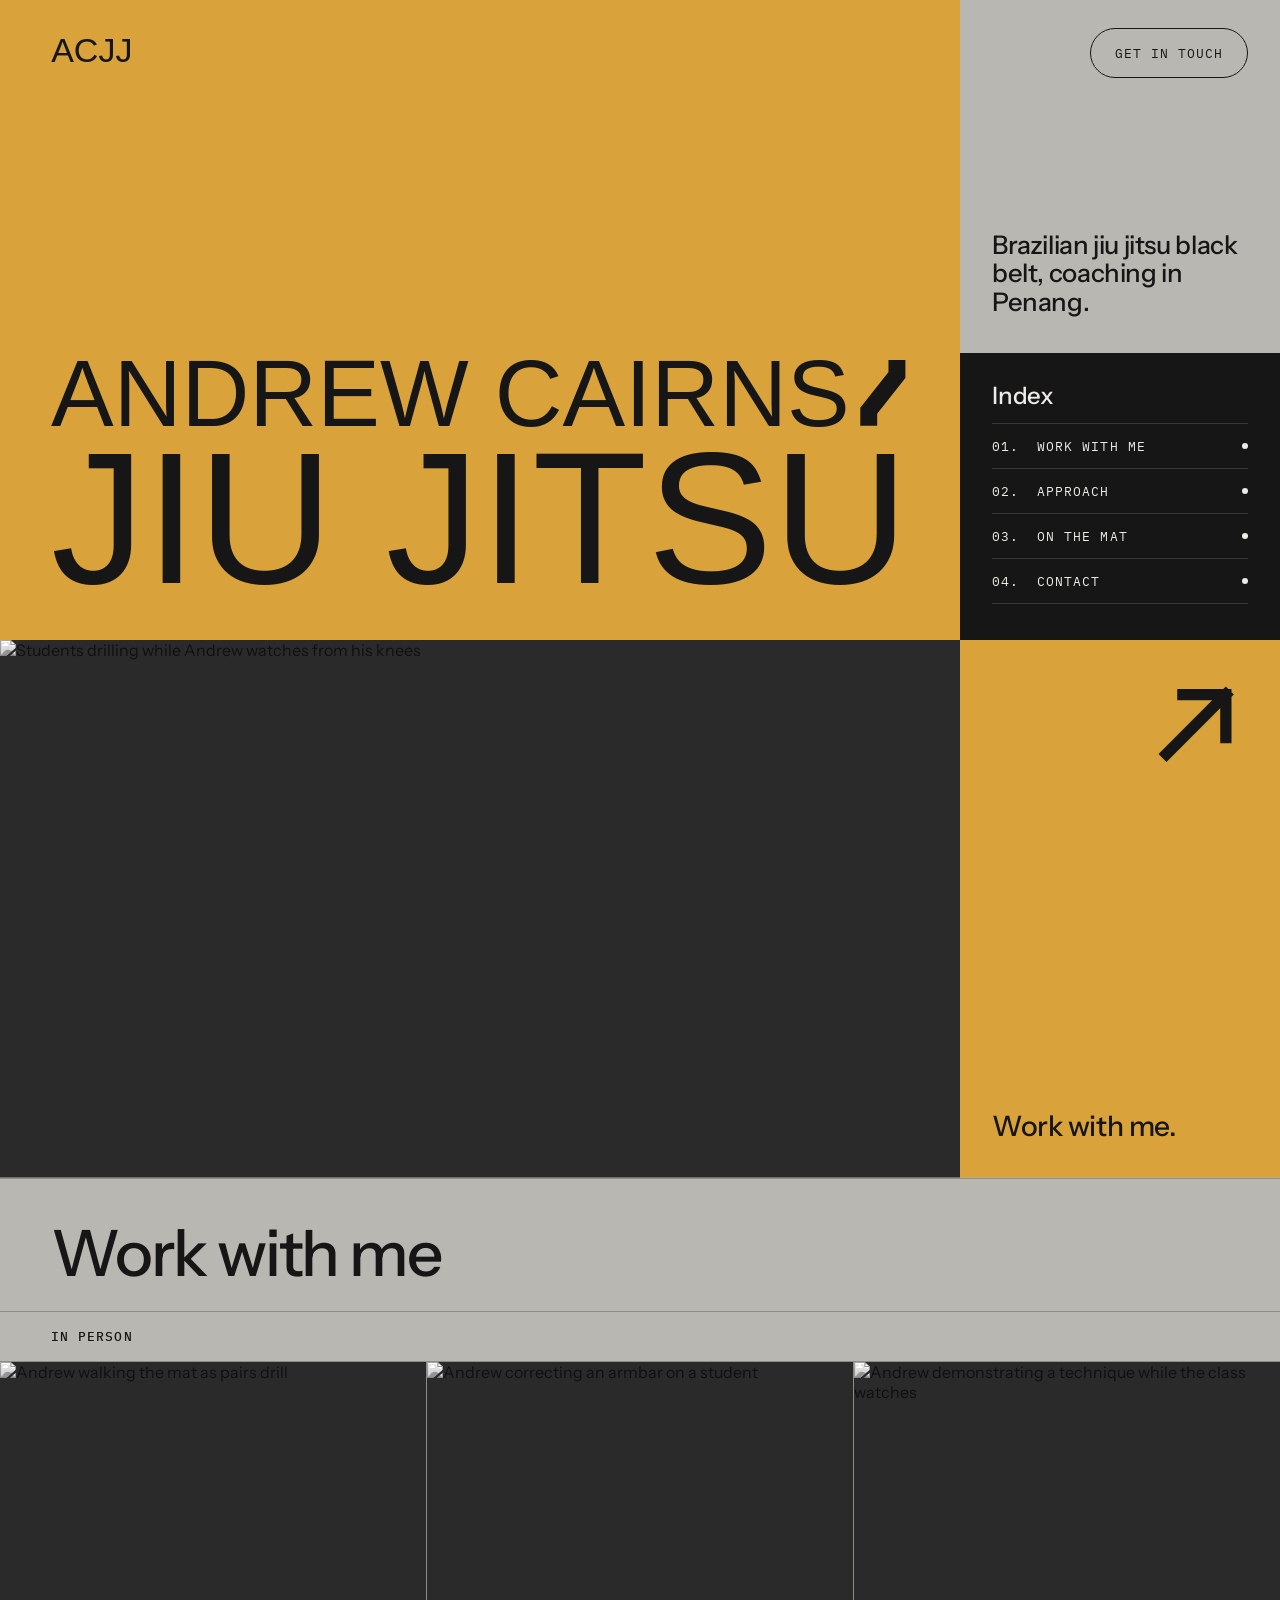
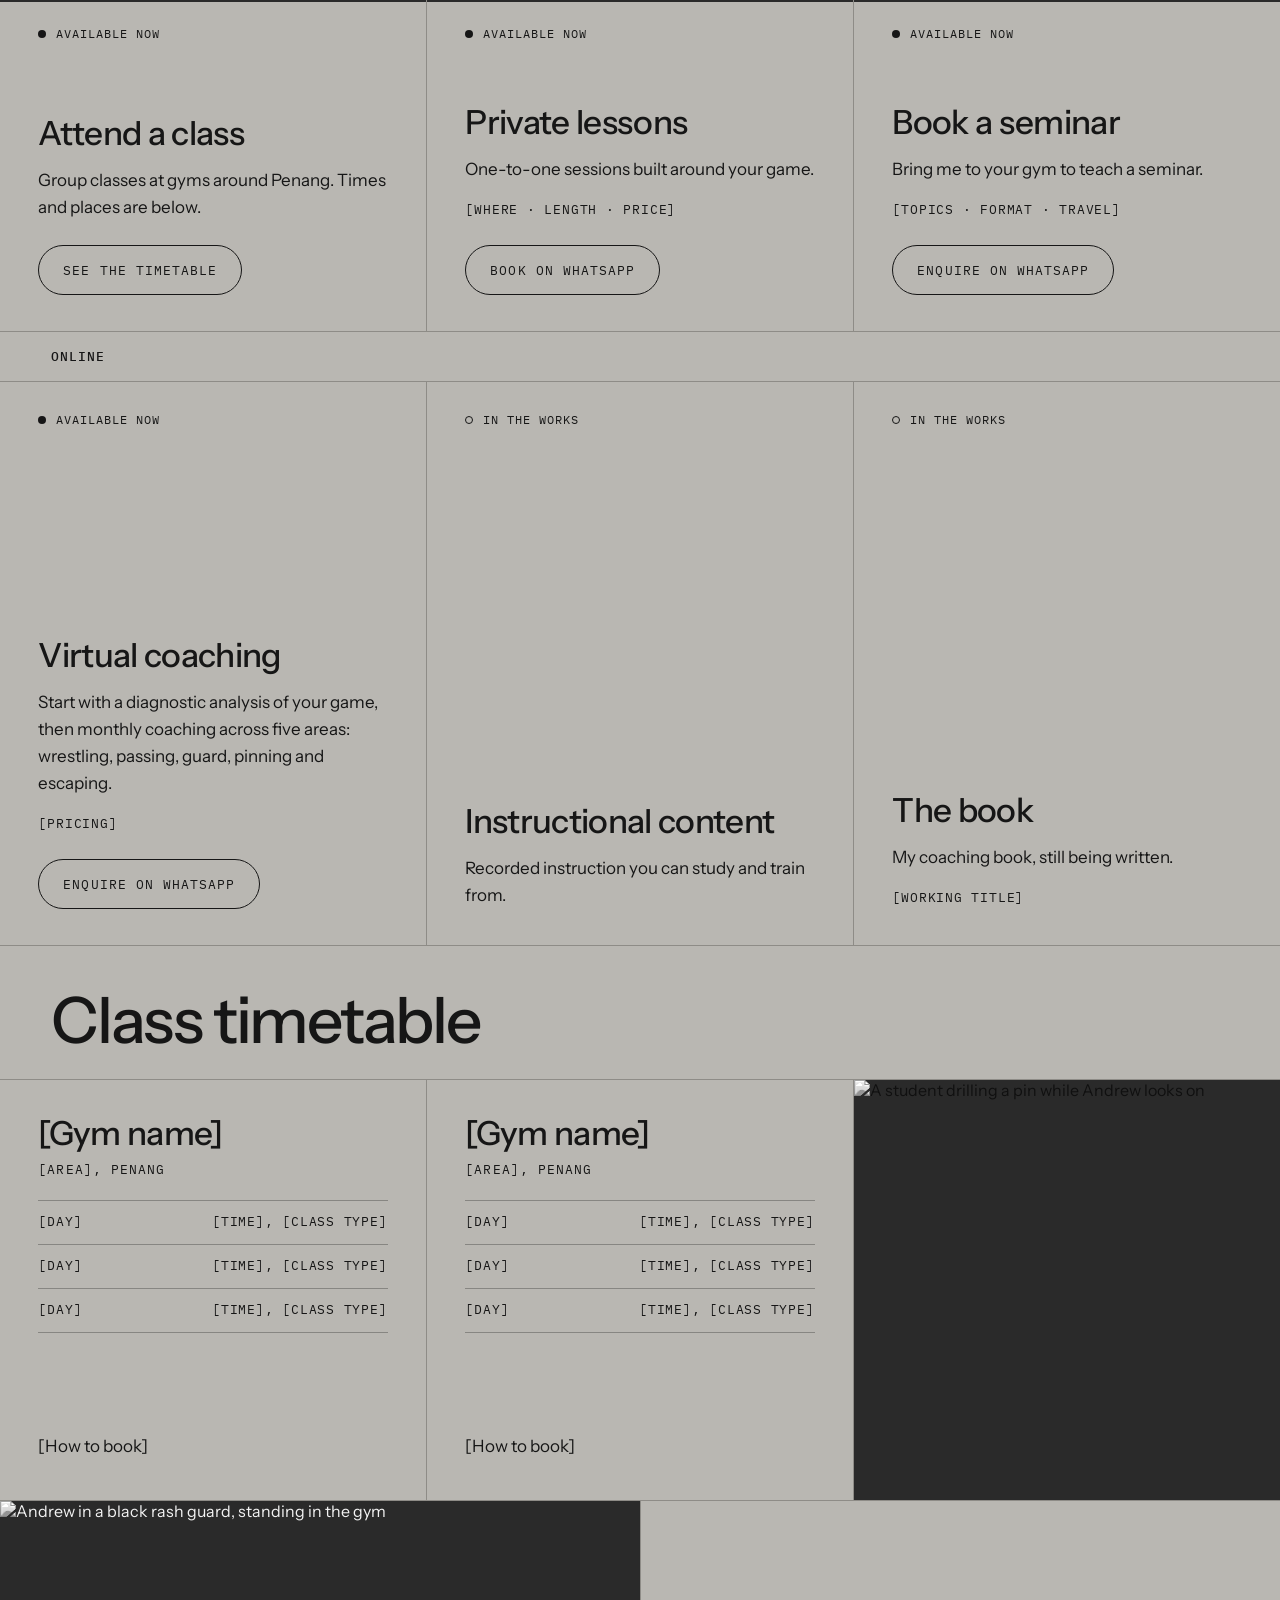
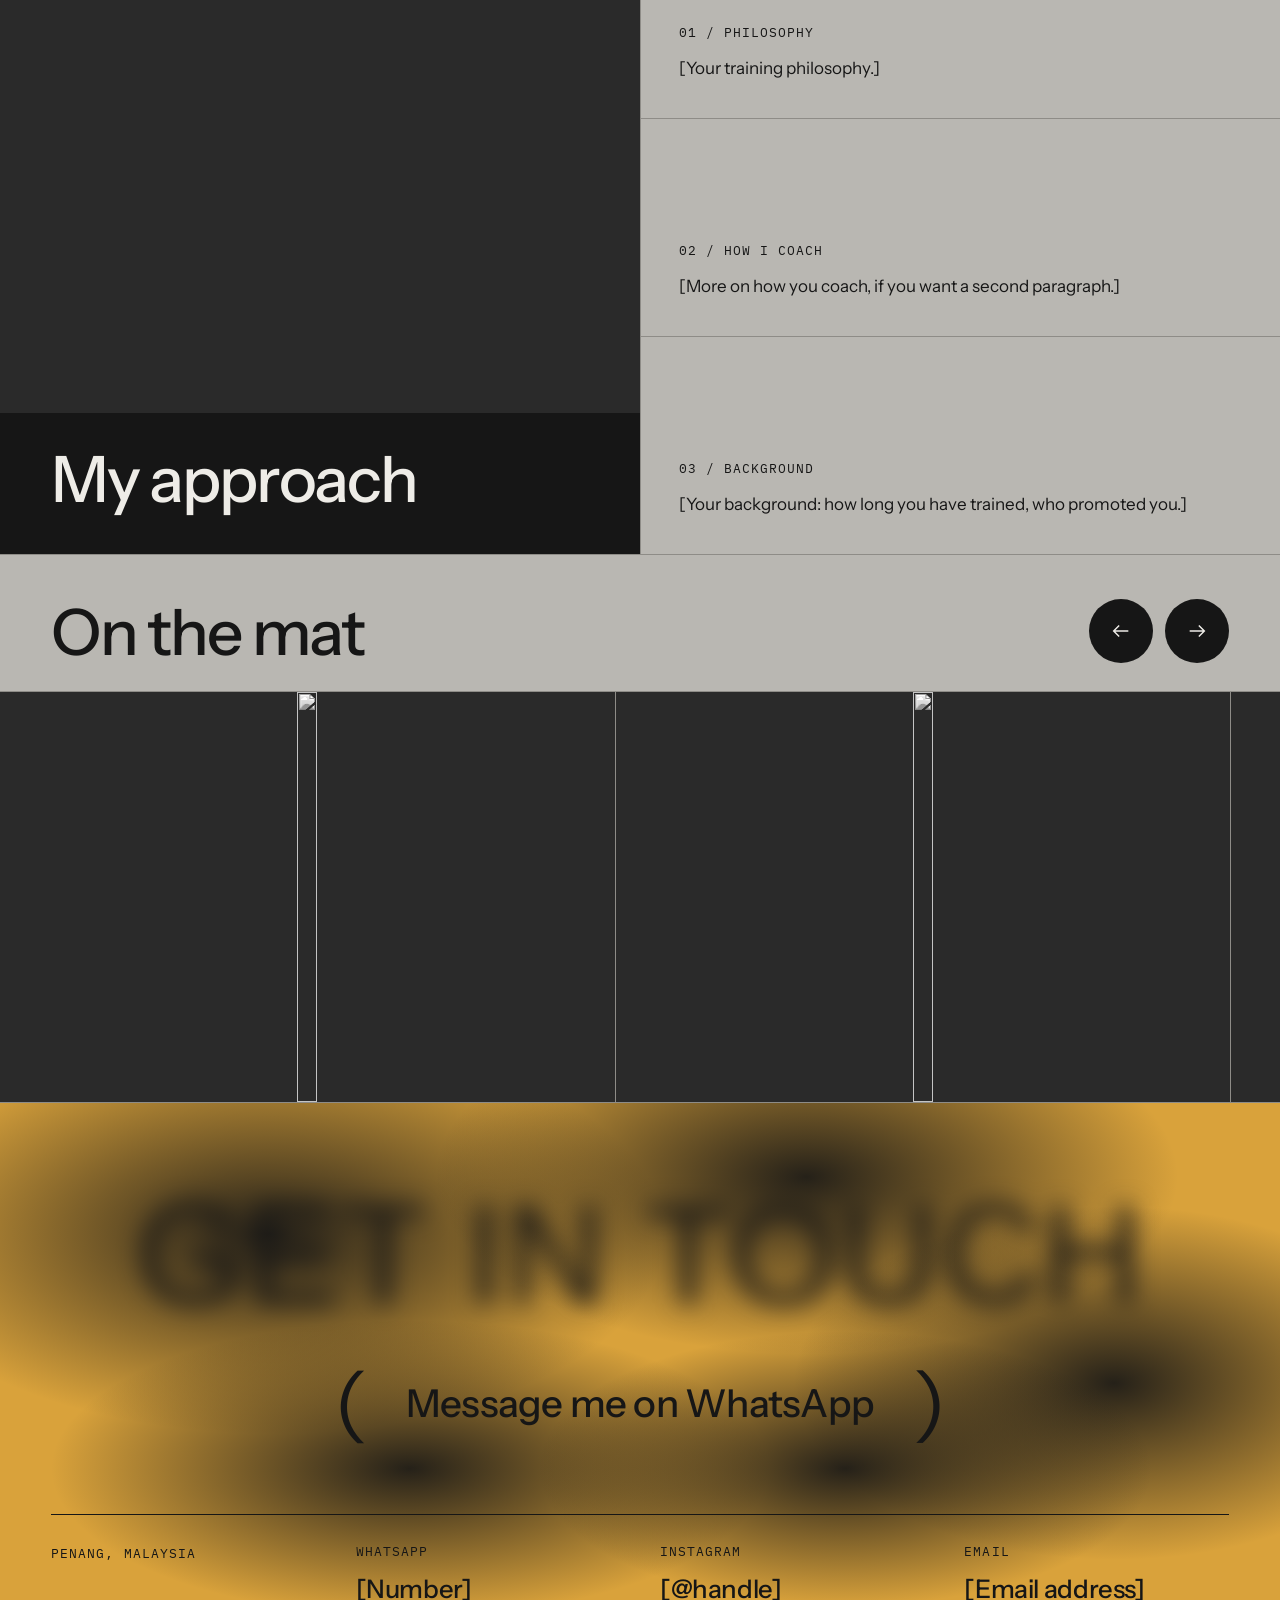
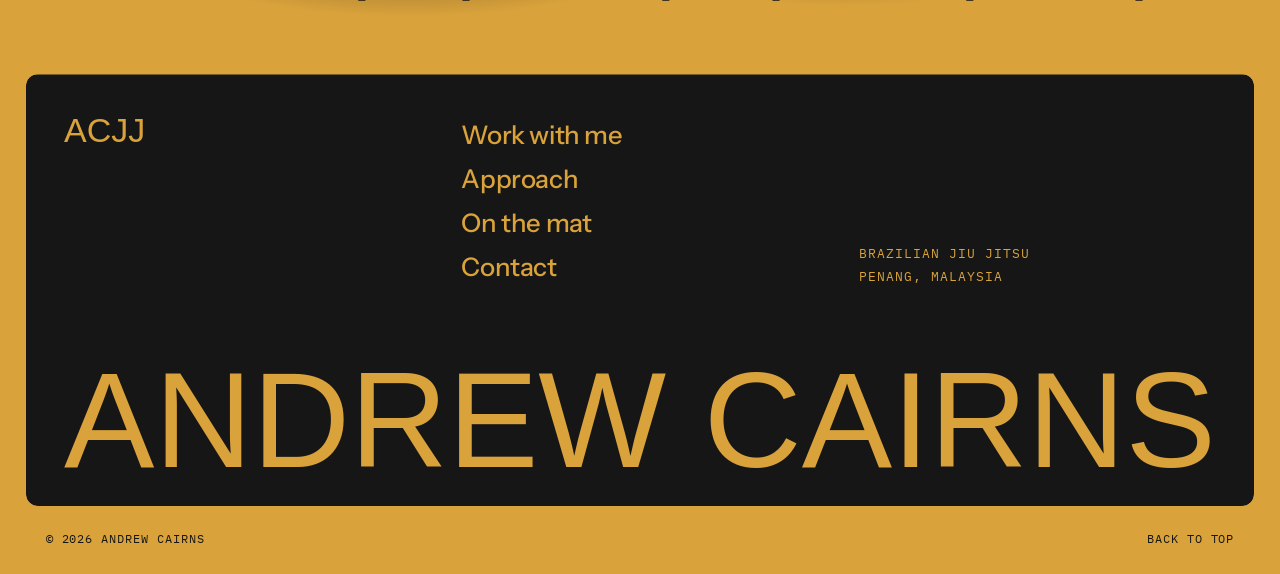
==== work/ACJJ/index.html @ 37eafd8a "Create index.html" ====
<!doctype html>
<html lang="en-GB">
<head>
<meta charset="utf-8">
<meta name="viewport" content="width=device-width, initial-scale=1">
<title>Andrew Cairns Jiu Jitsu</title>
<meta name="description" content="Brazilian jiu jitsu black belt coaching in Penang: group classes, private lessons, seminars and online coaching.">
<link rel="stylesheet" href="https://fonts.googleapis.com/css2?family=Instrument+Sans:wght@400;500;600&amp;family=IBM+Plex+Mono:wght@400;500&amp;display=swap">
<style>
/* Single deliberate look, taken from the canvas design: stone ground, ink, mustard accent. */
@font-face{font-family:'FFF AZADLIQ';src:url('fonts/fff-azadliq.woff2') format('woff2');font-weight:400 900;font-style:normal;font-display:swap}
:root{color-scheme:light}
[hidden]{display:none!important}
body{margin:0;background:#B9B7B2;color:#161616}
a{color:inherit}
#top a:focus-visible,#top button:focus-visible{outline:3px solid currentColor;outline-offset:3px}
#top .rf-shot:focus-visible{outline:4px solid #EEECE7;outline-offset:-10px}
#top button{font:inherit}
#top .rf-link:hover{text-decoration:underline;text-underline-offset:0.18em;text-decoration-thickness:1px}
#top .rf-w{display:inline-block;overflow:hidden;vertical-align:top;padding:0.1em 0.02em;margin:-0.1em -0.02em}
#top .rf-wi{display:inline-block;transition:transform .9s cubic-bezier(.2,.7,.2,1);transition-delay:var(--d,0ms)}
#top.rf-ready[data-hs="word-rise"] [data-head].rf-pending:not(.is-in) .rf-wi{transform:translateY(110%)}
#top.rf-ready[data-hs="wipe"] [data-head]{transition:clip-path 1.1s cubic-bezier(.65,0,.25,1)}
#top.rf-ready[data-hs="wipe"] [data-head].rf-pending:not(.is-in){clip-path:inset(0 100% 0 0)}
#top.rf-ready [data-reveal]{transition:opacity .8s cubic-bezier(.2,.7,.2,1),transform .8s cubic-bezier(.2,.7,.2,1);transition-delay:var(--d,0ms)}
#top.rf-ready[data-rs="fade-up"] [data-reveal].rf-pending:not(.is-in){opacity:0;transform:translateY(32px)}
#top[data-tone="mono"] .rf-ph{filter:grayscale(1) contrast(1.06)}
#top .rf-ph{transition:filter .6s ease}
#top .rf-zoom img{transition:transform .9s cubic-bezier(.2,.7,.2,1),filter .6s ease}
#top[data-tone="mono"] .rf-offer:focus-within .rf-ph,#top[data-tone="mono"] .rf-shot:focus-visible .rf-ph{filter:none}
@keyframes rf-fill-down{from{clip-path:inset(0 0 100% 0)}to{clip-path:inset(0 0 0 0)}}
@keyframes rf-rise-up{from{clip-path:inset(100% 0 0 0)}to{clip-path:inset(0 0 0 0)}}
@keyframes rf-fade-in{from{opacity:0}to{opacity:1}}
@keyframes rf-wipe-in{from{clip-path:inset(0 100% 0 0)}to{clip-path:inset(0 0 0 0)}}
#top.rf-ready .rf-fill{animation:rf-fill-down .9s cubic-bezier(.65,0,.35,1) .1s both}
#top.rf-ready .rf-fill-2{animation-duration:.7s;animation-delay:.35s}
#top.rf-ready .rf-after{animation:rf-fade-in .5s ease .95s both}
#top.rf-ready .rf-rise{animation:rf-rise-up .9s cubic-bezier(.65,0,.35,1) .45s both}
#top.rf-ready .rf-rise-2{animation-delay:.6s}
#top.rf-ready[data-hs="sweep"] .rf-l1{animation:rf-fade-in .7s ease .35s both}
#top.rf-ready[data-hs="sweep"] .rf-l2{animation:rf-wipe-in .8s cubic-bezier(.65,0,.35,1) .6s both}
#top .rf-tall{min-height:clamp(440px,44vw,640px);box-sizing:border-box}
#top .rf-offer{position:relative;transition:background-color .35s ease}
#top.rf-ready .rf-offer[data-reveal]{transition:background-color .35s ease 0s,opacity .8s cubic-bezier(.2,.7,.2,1) var(--d,0ms),transform .8s cubic-bezier(.2,.7,.2,1) var(--d,0ms)}
#top .rf-btn{transition:background-color .35s ease,color .35s ease}
#top .rf-btn::after{content:"";position:absolute;inset:0}
#top .rf-offer:focus-within{background-color:var(--acc)!important}
#top .rf-offer:focus-within .rf-btn{background:#161616;color:var(--acc)}
#top .rf-smoke{opacity:calc(1 - min(1, var(--p,1) * 1.2))}
#top .rf-smoke span{transform:translate(calc(var(--dx,0%) * var(--p,1)),calc(var(--dy,0%) * var(--p,1))) scale(calc(1 + var(--p,1) * 0.35))}
#top.rf-ready .rf-foot{clip-path:inset(0 0 0 0);transition:clip-path 1.2s cubic-bezier(.25,1,.5,1)}
#top.rf-ready .rf-foot.rf-pending:not(.is-in){clip-path:inset(100% 0 0 0)}
#top .rf-clear{filter:blur(calc((1 - min(1, var(--p,1) * 1.6)) * 12px));opacity:calc(min(1, 0.35 + var(--p,1) * 1.1))}
#top.rf-ready[data-rs="fade-up"] [data-draw]{transition:transform 1s cubic-bezier(.65,0,.25,1)}
#top.rf-ready[data-rs="fade-up"] [data-draw].rf-pending:not(.is-in){transform:scaleX(0)}
#top .rf-cta .rf-arrow{transition:transform .35s ease}
#top .rf-strip{scrollbar-width:none}
#top .rf-strip::-webkit-scrollbar{display:none}
@media (hover:hover){
#top .rf-zoom:hover img,#top .rf-offer:hover .rf-zoom img{transform:scale(1.04)}
#top[data-tone="mono"] .rf-zoom:hover .rf-ph,#top[data-tone="mono"] .rf-offer:hover .rf-ph,#top[data-tone="mono"] .rf-ph:hover{filter:none}
#top .rf-cta:hover .rf-arrow{transform:translate(6px,-6px)}
#top .rf-offer:hover{background-color:var(--acc)!important}
#top .rf-offer:hover .rf-btn{background:#161616;color:var(--acc)}
}
@media (max-width:900px){
#top .g-split{grid-template-columns:1fr!important}
}
@media (max-width:700px){
#top .rf-tall{min-height:0}
}
@media (prefers-reduced-motion:reduce){
#top [data-reveal],#top [data-head],#top .rf-wi{opacity:1!important;transform:none!important;clip-path:none!important;transition:none!important}
#top .rf-zoom img,#top .rf-cta .rf-arrow{transition:none!important;transform:none!important}
#top .rf-strip{scroll-behavior:auto!important}
#top .rf-smoke{display:none}
#top .rf-foot{clip-path:none!important}
#top .rf-fill,#top .rf-after,#top .rf-rise,#top .rf-l1,#top .rf-l2{animation:none!important}
#top .rf-clear{filter:none!important;opacity:1!important}
#top [data-draw]{transform:none!important;transition:none!important}
}
</style>
</head>
<body>
<div id="top" data-rs="fade-up" data-hs="sweep" data-tone="mono" style="--acc: #D9A23B; font-family: 'Instrument Sans', 'Helvetica Neue', Arial, sans-serif; color: #161616; background: #B9B7B2; -webkit-font-smoothing: antialiased">

<header class="g-split" style="display: grid; grid-template-columns: 3fr 1fr; background: #161616">
<div style="min-width: 0; display: flex; flex-direction: column; justify-content: space-between; gap: 48px; min-height: clamp(460px, 50vw, 720px); padding: 28px clamp(20px, 4vw, 56px) clamp(28px, 3vw, 44px); box-sizing: border-box; position: relative; isolation: isolate; background: #B9B7B2; color: #161616">
<div class="rf-fill" aria-hidden="true" style="position: absolute; inset: 0; z-index: -1; background: #D9A23B"></div>
<a href="#top" aria-label="ACJJ, Andrew Cairns Jiu Jitsu, back to top" style="align-self: flex-start; display: inline-flex; align-items: center; min-height: 44px; font-family: 'FFF AZADLIQ', Impact, 'Arial Narrow', sans-serif; font-size: 34px; line-height: 1; text-decoration: none">ACJJ</a>
<h1 data-head="" style="margin: 0; container-type: inline-size; display: flex; flex-direction: column; font-family: 'FFF AZADLIQ', Impact, 'Arial Narrow', sans-serif; font-weight: 400; line-height: 0.88; text-transform: uppercase">
<span id="line1" class="rf-w rf-l1" style="display: block; white-space: nowrap; font-size: calc(100cqw * 1.00 / 6.484)"><span class="rf-wi" style="--d: 0ms">Andrew Cairns<svg aria-hidden="true" viewBox="0 0 550 700" style="display: inline-block; width: 0.55em; height: 0.7em; margin-left: 0.08em; overflow: visible"><path d="M425 0V160L125 540V700" fill="none" stroke="currentColor" stroke-width="180" stroke-linejoin="miter" stroke-miterlimit="10"></path></svg></span></span>
<span id="line2" class="rf-w rf-l2" style="display: block; white-space: nowrap; font-size: calc(100cqw * 1.00 / 3.152)"><span class="rf-wi" style="--d: 120ms">Jiu Jitsu</span></span>
</h1>
</div>
<div style="min-width: 0; display: flex; flex-direction: column; background: #B9B7B2">
<div style="flex: 1 1 auto; display: flex; flex-direction: column; justify-content: space-between; gap: 40px; padding: 28px clamp(20px, 2.5vw, 40px) 36px; background: #B9B7B2">
<a href="#contact" style="align-self: flex-end; display: inline-flex; align-items: center; min-height: 48px; padding: 0 24px; border: 1px solid #161616; border-radius: 999px; font-family: 'IBM Plex Mono', ui-monospace, Menlo, monospace; font-size: 13px; letter-spacing: 0.08em; text-transform: uppercase; text-decoration: none">Get in touch</a>
<p data-reveal="up" style="--d: 300ms; margin: 0; font-size: clamp(22px, 2vw, 30px); line-height: 1.12; font-weight: 500; letter-spacing: -0.015em">Brazilian jiu jitsu black belt, coaching in Penang.</p>
</div>
<nav aria-label="Sections" style="position: relative; isolation: isolate; padding: 30px clamp(20px, 2.5vw, 40px) 36px; color: #EEECE7">
<div class="rf-fill rf-fill-2" aria-hidden="true" style="position: absolute; inset: 0; z-index: -1; background: #161616"></div>
<p class="rf-after" style="margin: 0 0 14px; font-size: 24px; line-height: 1.1; font-weight: 500; letter-spacing: -0.01em">Index</p>
<ol class="rf-after" style="margin: 0; padding: 0; list-style: none; font-family: 'IBM Plex Mono', ui-monospace, Menlo, monospace; font-size: 13px; letter-spacing: 0.08em; text-transform: uppercase">
<li><a href="#work" style="display: flex; align-items: center; justify-content: space-between; gap: 16px; min-height: 44px; border-top: 1px solid rgba(238, 236, 231, 0.16); text-decoration: none"><span><span aria-hidden="true">01.&nbsp; </span>Work with me</span><span aria-hidden="true" style="flex: 0 0 auto; width: 6px; height: 6px; border-radius: 50%; background: currentColor"></span></a></li>
<li><a href="#approach" style="display: flex; align-items: center; justify-content: space-between; gap: 16px; min-height: 44px; border-top: 1px solid rgba(238, 236, 231, 0.16); text-decoration: none"><span><span aria-hidden="true">02.&nbsp; </span>Approach</span><span aria-hidden="true" style="flex: 0 0 auto; width: 6px; height: 6px; border-radius: 50%; background: currentColor"></span></a></li>
<li><a href="#gallery" style="display: flex; align-items: center; justify-content: space-between; gap: 16px; min-height: 44px; border-top: 1px solid rgba(238, 236, 231, 0.16); text-decoration: none"><span><span aria-hidden="true">03.&nbsp; </span>On the mat</span><span aria-hidden="true" style="flex: 0 0 auto; width: 6px; height: 6px; border-radius: 50%; background: currentColor"></span></a></li>
<li><a href="#contact" style="display: flex; align-items: center; justify-content: space-between; gap: 16px; min-height: 44px; border-top: 1px solid rgba(238, 236, 231, 0.16); border-bottom: 1px solid rgba(238, 236, 231, 0.16); text-decoration: none"><span><span aria-hidden="true">04.&nbsp; </span>Contact</span><span aria-hidden="true" style="flex: 0 0 auto; width: 6px; height: 6px; border-radius: 50%; background: currentColor"></span></a></li>
</ol>
</nav>
</div>
</header>

<div class="g-split" style="display: grid; grid-template-columns: 3fr 1fr">
<div class="rf-zoom rf-rise" style="position: relative; min-height: clamp(320px, 42vw, 640px); overflow: hidden; background: #2A2A2A">
<img class="rf-ph" src="images/watching-the-drill.webp" alt="Students drilling while Andrew watches from his knees" style="position: absolute; inset: 0; width: 100%; height: 100%; object-fit: cover; object-position: 85% 35%">
</div>
<a href="#work" class="rf-cta rf-rise rf-rise-2" style="display: flex; flex-direction: column; justify-content: space-between; gap: 48px; min-height: 260px; padding: 32px clamp(20px, 2.5vw, 40px) 36px; box-sizing: border-box; background: #D9A23B; color: #161616; text-decoration: none">
<svg class="rf-arrow" aria-hidden="true" viewBox="0 0 100 100" style="align-self: flex-end; width: clamp(72px, 8vw, 124px); height: auto"><path d="M20 80 L78 22 M36 22 H78 V64" fill="none" stroke="currentColor" stroke-width="11" stroke-linecap="square"></path></svg>
<span style="font-size: clamp(24px, 2.2vw, 32px); line-height: 1.1; font-weight: 500; letter-spacing: -0.015em">Work with me.</span>
</a>
</div>

<section id="work" aria-labelledby="work-title" style="background: #B9B7B2; border-top: 1px solid #8E8C87">
<div style="padding: clamp(32px, 3.67vw, 44px) clamp(20px, 4vw, 56px) 28px">
<h2 id="work-title" data-reveal="up" style="margin: 0; font-size: clamp(44px, 5vw, 76px); line-height: 0.95; font-weight: 500; letter-spacing: -0.035em">Work with me</h2>
</div>
<h3 style="margin: 0; padding: 16px clamp(20px, 4vw, 56px); border-top: 1px solid #8E8C87; font-family: 'IBM Plex Mono', ui-monospace, Menlo, monospace; font-size: 13px; font-weight: 500; letter-spacing: 0.08em; text-transform: uppercase">In person</h3>
<div style="display: grid; grid-template-columns: repeat(auto-fit, minmax(min(100%, 340px), 1fr)); gap: 1px; background: #8E8C87; border-top: 1px solid #8E8C87">
<article class="rf-offer rf-tall" data-reveal="up" style="--d: 0ms; min-width: 0; display: flex; flex-direction: column; gap: 16px; padding: 30px clamp(20px, 3vw, 44px) 36px; background: #B9B7B2">
<div class="rf-zoom" style="flex: 0 0 auto; position: relative; margin: -30px calc(clamp(20px, 3vw, 44px) * -1) 8px; aspect-ratio: 16 / 9; overflow: hidden; background: #2A2A2A"><img class="rf-ph" src="images/walking-the-mat.webp" alt="Andrew walking the mat as pairs drill" loading="lazy" style="position: absolute; inset: 0; width: 100%; height: 100%; object-fit: cover; object-position: 50% 50%"></div>
<p style="margin: 0; display: inline-flex; align-items: center; gap: 10px; font-family: 'IBM Plex Mono', ui-monospace, Menlo, monospace; font-size: 12px; letter-spacing: 0.08em; text-transform: uppercase"><span aria-hidden="true" style="flex: 0 0 auto; width: 8px; height: 8px; border-radius: 50%; background: #161616"></span>Available now</p>
<h4 style="margin: auto 0 0; padding-top: 48px; font-size: clamp(28px, 2.6vw, 38px); line-height: 1.05; font-weight: 500; letter-spacing: -0.02em">Attend a class</h4>
<p style="margin: 0; max-width: 460px; font-size: 17px; line-height: 1.6">Group classes at gyms around Penang. Times and places are below.</p>
<a class="rf-btn" href="#timetable" style="margin-top: 8px; align-self: flex-start; display: inline-flex; align-items: center; min-height: 48px; padding: 0 24px; border: 1px solid #161616; border-radius: 999px; font-family: 'IBM Plex Mono', ui-monospace, Menlo, monospace; font-size: 13px; letter-spacing: 0.08em; text-transform: uppercase; text-decoration: none">See the timetable</a>
</article>
<article class="rf-offer rf-tall" data-reveal="up" style="--d: 90ms; min-width: 0; display: flex; flex-direction: column; gap: 16px; padding: 30px clamp(20px, 3vw, 44px) 36px; background: #B9B7B2">
<div class="rf-zoom" style="flex: 0 0 auto; position: relative; margin: -30px calc(clamp(20px, 3vw, 44px) * -1) 8px; aspect-ratio: 16 / 9; overflow: hidden; background: #2A2A2A"><img class="rf-ph" src="images/armbar-correction.webp" alt="Andrew correcting an armbar on a student" loading="lazy" style="position: absolute; inset: 0; width: 100%; height: 100%; object-fit: cover; object-position: 50% 40%"></div>
<p style="margin: 0; display: inline-flex; align-items: center; gap: 10px; font-family: 'IBM Plex Mono', ui-monospace, Menlo, monospace; font-size: 12px; letter-spacing: 0.08em; text-transform: uppercase"><span aria-hidden="true" style="flex: 0 0 auto; width: 8px; height: 8px; border-radius: 50%; background: #161616"></span>Available now</p>
<h4 style="margin: auto 0 0; padding-top: 48px; font-size: clamp(28px, 2.6vw, 38px); line-height: 1.05; font-weight: 500; letter-spacing: -0.02em">Private lessons</h4>
<p style="margin: 0; max-width: 460px; font-size: 17px; line-height: 1.6">One-to-one sessions built around your game.</p>
<p style="margin: 0; font-family: 'IBM Plex Mono', ui-monospace, Menlo, monospace; font-size: 13px; line-height: 1.7; letter-spacing: 0.06em; text-transform: uppercase">[Where · length · price]</p>
<a class="rf-btn" href="https://wa.me/" style="margin-top: 8px; align-self: flex-start; display: inline-flex; align-items: center; min-height: 48px; padding: 0 24px; border: 1px solid #161616; border-radius: 999px; font-family: 'IBM Plex Mono', ui-monospace, Menlo, monospace; font-size: 13px; letter-spacing: 0.08em; text-transform: uppercase; text-decoration: none">Book on WhatsApp</a>
</article>
<article class="rf-offer rf-tall" data-reveal="up" style="--d: 180ms; min-width: 0; display: flex; flex-direction: column; gap: 16px; padding: 30px clamp(20px, 3vw, 44px) 36px; background: #B9B7B2">
<div class="rf-zoom" style="flex: 0 0 auto; position: relative; margin: -30px calc(clamp(20px, 3vw, 44px) * -1) 8px; aspect-ratio: 16 / 9; overflow: hidden; background: #2A2A2A"><img class="rf-ph" src="images/class-demo.webp" alt="Andrew demonstrating a technique while the class watches" loading="lazy" style="position: absolute; inset: 0; width: 100%; height: 100%; object-fit: cover; object-position: 50% 50%"></div>
<p style="margin: 0; display: inline-flex; align-items: center; gap: 10px; font-family: 'IBM Plex Mono', ui-monospace, Menlo, monospace; font-size: 12px; letter-spacing: 0.08em; text-transform: uppercase"><span aria-hidden="true" style="flex: 0 0 auto; width: 8px; height: 8px; border-radius: 50%; background: #161616"></span>Available now</p>
<h4 style="margin: auto 0 0; padding-top: 48px; font-size: clamp(28px, 2.6vw, 38px); line-height: 1.05; font-weight: 500; letter-spacing: -0.02em">Book a seminar</h4>
<p style="margin: 0; max-width: 460px; font-size: 17px; line-height: 1.6">Bring me to your gym to teach a seminar.</p>
<p style="margin: 0; font-family: 'IBM Plex Mono', ui-monospace, Menlo, monospace; font-size: 13px; line-height: 1.7; letter-spacing: 0.06em; text-transform: uppercase">[Topics · format · travel]</p>
<a class="rf-btn" href="https://wa.me/" style="margin-top: 8px; align-self: flex-start; display: inline-flex; align-items: center; min-height: 48px; padding: 0 24px; border: 1px solid #161616; border-radius: 999px; font-family: 'IBM Plex Mono', ui-monospace, Menlo, monospace; font-size: 13px; letter-spacing: 0.08em; text-transform: uppercase; text-decoration: none">Enquire on WhatsApp</a>
</article>
</div>
<h3 style="margin: 0; padding: 16px clamp(20px, 4vw, 56px); border-top: 1px solid #8E8C87; font-family: 'IBM Plex Mono', ui-monospace, Menlo, monospace; font-size: 13px; font-weight: 500; letter-spacing: 0.08em; text-transform: uppercase">Online</h3>
<div style="display: grid; grid-template-columns: repeat(auto-fit, minmax(min(100%, 340px), 1fr)); gap: 1px; background: #8E8C87; border-top: 1px solid #8E8C87">
<article class="rf-offer rf-tall" data-reveal="up" style="--d: 0ms; min-width: 0; display: flex; flex-direction: column; gap: 16px; padding: 30px clamp(20px, 3vw, 44px) 36px; background: #B9B7B2">
<p style="margin: 0; display: inline-flex; align-items: center; gap: 10px; font-family: 'IBM Plex Mono', ui-monospace, Menlo, monospace; font-size: 12px; letter-spacing: 0.08em; text-transform: uppercase"><span aria-hidden="true" style="flex: 0 0 auto; width: 8px; height: 8px; border-radius: 50%; background: #161616"></span>Available now</p>
<h4 style="margin: auto 0 0; padding-top: 48px; font-size: clamp(28px, 2.6vw, 38px); line-height: 1.05; font-weight: 500; letter-spacing: -0.02em">Virtual coaching</h4>
<p style="margin: 0; max-width: 460px; font-size: 17px; line-height: 1.6">Start with a diagnostic analysis of your game, then monthly coaching across five areas: wrestling, passing, guard, pinning and escaping.</p>
<p style="margin: 0; font-family: 'IBM Plex Mono', ui-monospace, Menlo, monospace; font-size: 13px; line-height: 1.7; letter-spacing: 0.06em; text-transform: uppercase">[Pricing]</p>
<a class="rf-btn" href="https://wa.me/" style="margin-top: 8px; align-self: flex-start; display: inline-flex; align-items: center; min-height: 48px; padding: 0 24px; border: 1px solid #161616; border-radius: 999px; font-family: 'IBM Plex Mono', ui-monospace, Menlo, monospace; font-size: 13px; letter-spacing: 0.08em; text-transform: uppercase; text-decoration: none">Enquire on WhatsApp</a>
</article>
<article class="rf-tall" data-reveal="up" style="--d: 90ms; min-width: 0; display: flex; flex-direction: column; gap: 16px; padding: 30px clamp(20px, 3vw, 44px) 36px; background: #B9B7B2">
<p style="margin: 0; display: inline-flex; align-items: center; gap: 10px; font-family: 'IBM Plex Mono', ui-monospace, Menlo, monospace; font-size: 12px; letter-spacing: 0.08em; text-transform: uppercase"><span aria-hidden="true" style="flex: 0 0 auto; width: 8px; height: 8px; border-radius: 50%; border: 1.5px solid #161616; box-sizing: border-box"></span>In the works</p>
<h4 style="margin: auto 0 0; padding-top: 48px; font-size: clamp(28px, 2.6vw, 38px); line-height: 1.05; font-weight: 500; letter-spacing: -0.02em">Instructional content</h4>
<p style="margin: 0; max-width: 460px; font-size: 17px; line-height: 1.6">Recorded instruction you can study and train from.</p>
</article>
<article class="rf-tall" data-reveal="up" style="--d: 180ms; min-width: 0; display: flex; flex-direction: column; gap: 16px; padding: 30px clamp(20px, 3vw, 44px) 36px; background: #B9B7B2">
<p style="margin: 0; display: inline-flex; align-items: center; gap: 10px; font-family: 'IBM Plex Mono', ui-monospace, Menlo, monospace; font-size: 12px; letter-spacing: 0.08em; text-transform: uppercase"><span aria-hidden="true" style="flex: 0 0 auto; width: 8px; height: 8px; border-radius: 50%; border: 1.5px solid #161616; box-sizing: border-box"></span>In the works</p>
<h4 style="margin: auto 0 0; padding-top: 48px; font-size: clamp(28px, 2.6vw, 38px); line-height: 1.05; font-weight: 500; letter-spacing: -0.02em">The book</h4>
<p style="margin: 0; max-width: 460px; font-size: 17px; line-height: 1.6">My coaching book, still being written.</p>
<p style="margin: 0; font-family: 'IBM Plex Mono', ui-monospace, Menlo, monospace; font-size: 13px; line-height: 1.7; letter-spacing: 0.06em; text-transform: uppercase">[Working title]</p>
</article>
</div>
</section>

<section id="timetable" aria-labelledby="timetable-title" style="background: #B9B7B2; border-top: 1px solid #8E8C87">
<div style="display: flex; flex-wrap: wrap; align-items: flex-end; justify-content: space-between; gap: 16px 48px; padding: clamp(32px, 3.67vw, 44px) clamp(20px, 4vw, 56px) 28px">
<h2 id="timetable-title" data-reveal="up" style="margin: 0; font-size: clamp(44px, 5vw, 76px); line-height: 0.95; font-weight: 500; letter-spacing: -0.035em">Class timetable</h2>
<p data-reveal="up" style="--d: 120ms; margin: 0; max-width: 420px; font-family: 'IBM Plex Mono', ui-monospace, Menlo, monospace; font-size: 13px; line-height: 1.75; letter-spacing: 0.08em; text-transform: uppercase">[A line about where you teach each week.]</p>
</div>
<div style="display: grid; grid-template-columns: repeat(auto-fit, minmax(min(100%, 340px), 1fr)); gap: 1px; background: #8E8C87; border-top: 1px solid #8E8C87; border-bottom: 1px solid #8E8C87">

<article data-reveal="up" style="min-width: 0; display: flex; flex-direction: column; gap: 22px; padding: 36px clamp(20px, 3vw, 44px) 40px; background: #B9B7B2">
<div>
<h3 style="margin: 0; font-size: clamp(28px, 2.6vw, 38px); line-height: 1.05; font-weight: 500; letter-spacing: -0.02em">[Gym name]</h3>
<p style="margin: 10px 0 0; font-family: 'IBM Plex Mono', ui-monospace, Menlo, monospace; font-size: 13px; letter-spacing: 0.08em; text-transform: uppercase">[Area], Penang</p>
</div>
<ul style="margin: 0; padding: 0; list-style: none; font-family: 'IBM Plex Mono', ui-monospace, Menlo, monospace; font-size: 13px; line-height: 1.6; letter-spacing: 0.06em; text-transform: uppercase">
<li style="display: flex; flex-wrap: wrap; justify-content: space-between; gap: 4px 16px; padding: 11px 0; border-top: 1px solid rgba(22, 22, 22, 0.3)"><span>[Day]</span><span>[Time], [class type]</span></li>
<li style="display: flex; flex-wrap: wrap; justify-content: space-between; gap: 4px 16px; padding: 11px 0; border-top: 1px solid rgba(22, 22, 22, 0.3)"><span>[Day]</span><span>[Time], [class type]</span></li>
<li style="display: flex; flex-wrap: wrap; justify-content: space-between; gap: 4px 16px; padding: 11px 0; border-top: 1px solid rgba(22, 22, 22, 0.3); border-bottom: 1px solid rgba(22, 22, 22, 0.3)"><span>[Day]</span><span>[Time], [class type]</span></li>
</ul>
<p style="margin: auto 0 0; font-size: 17px; line-height: 1.6">[How to book]</p>
</article>

<article data-reveal="up" style="--d: 90ms; min-width: 0; display: flex; flex-direction: column; gap: 22px; padding: 36px clamp(20px, 3vw, 44px) 40px; background: #B9B7B2">
<div>
<h3 style="margin: 0; font-size: clamp(28px, 2.6vw, 38px); line-height: 1.05; font-weight: 500; letter-spacing: -0.02em">[Gym name]</h3>
<p style="margin: 10px 0 0; font-family: 'IBM Plex Mono', ui-monospace, Menlo, monospace; font-size: 13px; letter-spacing: 0.08em; text-transform: uppercase">[Area], Penang</p>
</div>
<ul style="margin: 0; padding: 0; list-style: none; font-family: 'IBM Plex Mono', ui-monospace, Menlo, monospace; font-size: 13px; line-height: 1.6; letter-spacing: 0.06em; text-transform: uppercase">
<li style="display: flex; flex-wrap: wrap; justify-content: space-between; gap: 4px 16px; padding: 11px 0; border-top: 1px solid rgba(22, 22, 22, 0.3)"><span>[Day]</span><span>[Time], [class type]</span></li>
<li style="display: flex; flex-wrap: wrap; justify-content: space-between; gap: 4px 16px; padding: 11px 0; border-top: 1px solid rgba(22, 22, 22, 0.3)"><span>[Day]</span><span>[Time], [class type]</span></li>
<li style="display: flex; flex-wrap: wrap; justify-content: space-between; gap: 4px 16px; padding: 11px 0; border-top: 1px solid rgba(22, 22, 22, 0.3); border-bottom: 1px solid rgba(22, 22, 22, 0.3)"><span>[Day]</span><span>[Time], [class type]</span></li>
</ul>
<p style="margin: auto 0 0; font-size: 17px; line-height: 1.6">[How to book]</p>
</article>

<div class="rf-zoom" style="position: relative; min-height: 420px; overflow: hidden; background: #2A2A2A">
<img class="rf-ph" src="images/light-streaks.webp" alt="A student drilling a pin while Andrew looks on" loading="lazy" style="position: absolute; inset: 0; width: 100%; height: 100%; object-fit: cover; object-position: 82% 45%">
</div>

</div>
</section>

<section id="approach" aria-labelledby="approach-title" class="g-split" style="display: grid; grid-template-columns: 1fr 1fr; gap: 1px; background: #8E8C87; border-bottom: 1px solid #8E8C87">
<div style="min-width: 0; display: flex; flex-direction: column; background: #161616; color: #EEECE7">
<div class="rf-zoom" style="position: relative; min-height: clamp(360px, 40vw, 600px); overflow: hidden; background: #2A2A2A">
<img class="rf-ph" src="images/andrew-portrait.webp" alt="Andrew in a black rash guard, standing in the gym" loading="lazy" style="position: absolute; inset: 0; width: 100%; height: 100%; object-fit: cover; object-position: 50% 22%">
</div>
<div style="padding: 36px clamp(20px, 4vw, 56px) 44px">
<h2 id="approach-title" data-reveal="up" style="margin: 0; font-size: clamp(44px, 5vw, 76px); line-height: 0.95; font-weight: 500; letter-spacing: -0.035em">My approach</h2>
</div>
</div>
<div style="min-width: 0; display: flex; flex-direction: column; gap: 1px; background: #8E8C87">
<div data-reveal="up" style="flex: 1 1 auto; display: flex; flex-direction: column; justify-content: flex-end; gap: 14px; padding: 36px clamp(20px, 3vw, 44px); background: #B9B7B2">
<p style="margin: 0; font-family: 'IBM Plex Mono', ui-monospace, Menlo, monospace; font-size: 13px; letter-spacing: 0.08em; text-transform: uppercase">01 / Philosophy</p>
<p style="margin: 0; max-width: 560px; font-size: 17px; line-height: 1.6">[Your training philosophy.]</p>
</div>
<div data-reveal="up" style="--d: 90ms; flex: 1 1 auto; display: flex; flex-direction: column; justify-content: flex-end; gap: 14px; padding: 36px clamp(20px, 3vw, 44px); background: #B9B7B2">
<p style="margin: 0; font-family: 'IBM Plex Mono', ui-monospace, Menlo, monospace; font-size: 13px; letter-spacing: 0.08em; text-transform: uppercase">02 / How I coach</p>
<p style="margin: 0; max-width: 560px; font-size: 17px; line-height: 1.6">[More on how you coach, if you want a second paragraph.]</p>
</div>
<div data-reveal="up" style="--d: 180ms; flex: 1 1 auto; display: flex; flex-direction: column; justify-content: flex-end; gap: 14px; padding: 36px clamp(20px, 3vw, 44px); background: #B9B7B2">
<p style="margin: 0; font-family: 'IBM Plex Mono', ui-monospace, Menlo, monospace; font-size: 13px; letter-spacing: 0.08em; text-transform: uppercase">03 / Background</p>
<p style="margin: 0; max-width: 560px; font-size: 17px; line-height: 1.6">[Your background: how long you have trained, who promoted you.]</p>
</div>
</div>
</section>

<section id="gallery" aria-labelledby="gallery-title" style="background: #B9B7B2">
<div style="display: flex; flex-wrap: wrap; align-items: flex-end; justify-content: space-between; gap: 16px 48px; padding: clamp(32px, 3.67vw, 44px) clamp(20px, 4vw, 56px) 28px">
<h2 id="gallery-title" data-reveal="up" style="margin: 0; font-size: clamp(44px, 5vw, 76px); line-height: 0.95; font-weight: 500; letter-spacing: -0.035em">On the mat</h2>
<div style="display: flex; gap: 12px">
<button type="button" id="strip-prev" aria-label="Previous photos" style="display: inline-flex; align-items: center; justify-content: center; width: 64px; height: 64px; padding: 0; border: 0; border-radius: 50%; background: #161616; color: #EEECE7; cursor: pointer"><svg aria-hidden="true" viewBox="0 0 24 24" width="22" height="22"><path d="M20 12H4M10 6l-6 6 6 6" fill="none" stroke="currentColor" stroke-width="1.6"></path></svg></button>
<button type="button" id="strip-next" aria-label="Next photos" style="display: inline-flex; align-items: center; justify-content: center; width: 64px; height: 64px; padding: 0; border: 0; border-radius: 50%; background: #161616; color: #EEECE7; cursor: pointer"><svg aria-hidden="true" viewBox="0 0 24 24" width="22" height="22"><path d="M4 12h16M14 6l6 6-6 6" fill="none" stroke="currentColor" stroke-width="1.6"></path></svg></button>
</div>
</div>
<div id="strip" class="rf-strip" style="display: flex; gap: 1px; overflow-x: auto; scroll-snap-type: x mandatory; scroll-behavior: smooth; background: #8E8C87; border-top: 1px solid #8E8C87; border-bottom: 1px solid #8E8C87">
<button type="button" class="rf-shot rf-zoom" data-alt="Andrew kneeling on the mat mid-technique, looking at the camera" aria-label="Open photo: Andrew kneeling on the mat mid-technique, looking at the camera" style="flex: 0 0 auto; position: relative; display: block; padding: 0; border: 0; overflow: hidden; scroll-snap-align: start; background: #2A2A2A; cursor: zoom-in"><img class="rf-ph" src="images/kneeling-to-camera.webp" alt="" loading="lazy" style="display: block; height: clamp(280px, 32vw, 480px); width: auto; aspect-ratio: 1280 / 853; object-fit: cover"></button>
<button type="button" class="rf-shot rf-zoom" data-alt="Andrew crouched beside two students, coaching them through a guard position" aria-label="Open photo: Andrew crouched beside two students, coaching them through a guard position" style="flex: 0 0 auto; position: relative; display: block; padding: 0; border: 0; overflow: hidden; scroll-snap-align: start; background: #2A2A2A; cursor: zoom-in"><img class="rf-ph" src="images/coaching-guard.webp" alt="" loading="lazy" style="display: block; height: clamp(280px, 32vw, 480px); width: auto; aspect-ratio: 1280 / 853; object-fit: cover"></button>
<button type="button" class="rf-shot rf-zoom" data-alt="Andrew laughing while showing an armbar on a student" aria-label="Open photo: Andrew laughing while showing an armbar on a student" style="flex: 0 0 auto; position: relative; display: block; padding: 0; border: 0; overflow: hidden; scroll-snap-align: start; background: #2A2A2A; cursor: zoom-in"><img class="rf-ph" src="images/armbar-laughing.webp" alt="" loading="lazy" style="display: block; height: clamp(280px, 32vw, 480px); width: auto; aspect-ratio: 1067 / 1600; object-fit: cover"></button>
<button type="button" class="rf-shot rf-zoom" data-alt="Andrew walking the mat as pairs drill" aria-label="Open photo: Andrew walking the mat as pairs drill" style="flex: 0 0 auto; position: relative; display: block; padding: 0; border: 0; overflow: hidden; scroll-snap-align: start; background: #2A2A2A; cursor: zoom-in"><img class="rf-ph" src="images/walking-the-mat.webp" alt="" loading="lazy" style="display: block; height: clamp(280px, 32vw, 480px); width: auto; aspect-ratio: 1280 / 853; object-fit: cover"></button>
<button type="button" class="rf-shot rf-zoom" data-alt="Andrew demonstrating a technique while the class watches" aria-label="Open photo: Andrew demonstrating a technique while the class watches" style="flex: 0 0 auto; position: relative; display: block; padding: 0; border: 0; overflow: hidden; scroll-snap-align: start; background: #2A2A2A; cursor: zoom-in"><img class="rf-ph" src="images/class-demo.webp" alt="" loading="lazy" style="display: block; height: clamp(280px, 32vw, 480px); width: auto; aspect-ratio: 1280 / 853; object-fit: cover"></button>
<button type="button" class="rf-shot rf-zoom" data-alt="Andrew correcting an armbar on a student" aria-label="Open photo: Andrew correcting an armbar on a student" style="flex: 0 0 auto; position: relative; display: block; padding: 0; border: 0; overflow: hidden; scroll-snap-align: start; background: #2A2A2A; cursor: zoom-in"><img class="rf-ph" src="images/armbar-correction.webp" alt="" loading="lazy" style="display: block; height: clamp(280px, 32vw, 480px); width: auto; aspect-ratio: 1067 / 1600; object-fit: cover"></button>
<button type="button" class="rf-shot rf-zoom" data-alt="Students drilling while Andrew watches from his knees" aria-label="Open photo: Students drilling while Andrew watches from his knees" style="flex: 0 0 auto; position: relative; display: block; padding: 0; border: 0; overflow: hidden; scroll-snap-align: start; background: #2A2A2A; cursor: zoom-in"><img class="rf-ph" src="images/watching-the-drill.webp" alt="" loading="lazy" style="display: block; height: clamp(280px, 32vw, 480px); width: auto; aspect-ratio: 1280 / 853; object-fit: cover"></button>
<button type="button" class="rf-shot rf-zoom" data-alt="Andrew smiling as two students laugh mid-drill" aria-label="Open photo: Andrew smiling as two students laugh mid-drill" style="flex: 0 0 auto; position: relative; display: block; padding: 0; border: 0; overflow: hidden; scroll-snap-align: start; background: #2A2A2A; cursor: zoom-in"><img class="rf-ph" src="images/clinch-drill.webp" alt="" loading="lazy" style="display: block; height: clamp(280px, 32vw, 480px); width: auto; aspect-ratio: 1280 / 853; object-fit: cover"></button>
<button type="button" class="rf-shot rf-zoom" data-alt="Andrew coaching a pair, seen between heavy bags" aria-label="Open photo: Andrew coaching a pair, seen between heavy bags" style="flex: 0 0 auto; position: relative; display: block; padding: 0; border: 0; overflow: hidden; scroll-snap-align: start; background: #2A2A2A; cursor: zoom-in"><img class="rf-ph" src="images/through-the-bags.webp" alt="" loading="lazy" style="display: block; height: clamp(280px, 32vw, 480px); width: auto; aspect-ratio: 1280 / 853; object-fit: cover"></button>
<button type="button" class="rf-shot rf-zoom" data-alt="Students watching a demonstration" aria-label="Open photo: Students watching a demonstration" style="flex: 0 0 auto; position: relative; display: block; padding: 0; border: 0; overflow: hidden; scroll-snap-align: start; background: #2A2A2A; cursor: zoom-in"><img class="rf-ph" src="images/students-watching.webp" alt="" loading="lazy" style="display: block; height: clamp(280px, 32vw, 480px); width: auto; aspect-ratio: 1280 / 853; object-fit: cover"></button>
</div>
</section>

<section id="contact" aria-labelledby="contact-title" style="position: relative; overflow: hidden; background: #D9A23B; color: #161616; padding: clamp(56px, 7vw, 112px) clamp(20px, 4vw, 56px) 0">
<div class="rf-smoke" aria-hidden="true" style="position: absolute; inset: 0; z-index: 1; pointer-events: none">
<span style="position: absolute; left: -10%; top: -12%; width: 62%; height: 70%; border-radius: 50%; background: radial-gradient(closest-side, rgba(22, 22, 22, 0.92), rgba(22, 22, 22, 0)); --dx: -14%; --dy: -12%"></span>
<span style="position: absolute; left: 34%; top: -18%; width: 58%; height: 62%; border-radius: 50%; background: radial-gradient(closest-side, rgba(22, 22, 22, 0.92), rgba(22, 22, 22, 0)); --dx: 10%; --dy: -16%"></span>
<span style="position: absolute; left: 62%; top: 18%; width: 50%; height: 62%; border-radius: 50%; background: radial-gradient(closest-side, rgba(22, 22, 22, 0.92), rgba(22, 22, 22, 0)); --dx: 16%; --dy: 4%"></span>
<span style="position: absolute; left: 4%; top: 38%; width: 56%; height: 52%; border-radius: 50%; background: radial-gradient(closest-side, rgba(22, 22, 22, 0.92), rgba(22, 22, 22, 0)); --dx: -12%; --dy: 10%"></span>
<span style="position: absolute; left: 42%; top: 40%; width: 48%; height: 48%; border-radius: 50%; background: radial-gradient(closest-side, rgba(22, 22, 22, 0.92), rgba(22, 22, 22, 0)); --dx: 6%; --dy: 14%"></span>
</div>
<h2 id="contact-title" class="rf-clear" style="margin: 0; text-align: center; font-family: 'FFF AZADLIQ', Impact, 'Arial Narrow', sans-serif; font-weight: 400; font-size: clamp(64px, 11vw, 176px); line-height: 0.9; text-transform: uppercase"><span class="rf-w"><span class="rf-wi" style="--d: 0ms">Get</span></span> <span class="rf-w"><span class="rf-wi" style="--d: 80ms">in</span></span> <span class="rf-w"><span class="rf-wi" style="--d: 160ms">touch</span></span></h2>
<div data-reveal="up" style="--d: 200ms; display: flex; justify-content: center; margin-top: clamp(28px, 4vw, 52px)">
<a href="https://wa.me/" class="rf-link" style="display: inline-flex; align-items: center; gap: clamp(16px, 3vw, 44px); min-height: 44px; font-size: clamp(24px, 3vw, 44px); line-height: 1.1; font-weight: 500; letter-spacing: -0.02em; text-decoration: none"><span aria-hidden="true" style="font-size: 2.2em; font-weight: 400; line-height: 0.8">(</span><span>Message me on WhatsApp</span><span aria-hidden="true" style="font-size: 2.2em; font-weight: 400; line-height: 0.8">)</span></a>
</div>
<div data-draw="" style="height: 1px; margin-top: clamp(48px, 6vw, 88px); background: #161616; transform-origin: left center"></div>
<div style="display: grid; grid-template-columns: repeat(auto-fit, minmax(min(100%, 240px), 1fr)); gap: 28px 40px; padding: 28px 0 clamp(40px, 5vw, 64px)">
<p data-reveal="up" style="--d: 450ms; margin: 0; font-family: 'IBM Plex Mono', ui-monospace, Menlo, monospace; font-size: 13px; line-height: 1.75; letter-spacing: 0.08em; text-transform: uppercase">Penang, Malaysia</p>
<div data-reveal="up" style="--d: 530ms">
<p style="margin: 0 0 6px; font-family: 'IBM Plex Mono', ui-monospace, Menlo, monospace; font-size: 13px; letter-spacing: 0.08em; text-transform: uppercase">WhatsApp</p>
<a href="https://wa.me/" class="rf-link" style="display: inline-flex; align-items: center; min-height: 44px; font-size: clamp(22px, 2vw, 28px); font-weight: 500; letter-spacing: -0.015em; text-decoration: none">[Number]</a>
</div>
<div data-reveal="up" style="--d: 610ms">
<p style="margin: 0 0 6px; font-family: 'IBM Plex Mono', ui-monospace, Menlo, monospace; font-size: 13px; letter-spacing: 0.08em; text-transform: uppercase">Instagram</p>
<a href="https://www.instagram.com/" class="rf-link" style="display: inline-flex; align-items: center; min-height: 44px; font-size: clamp(22px, 2vw, 28px); font-weight: 500; letter-spacing: -0.015em; text-decoration: none">[@handle]</a>
</div>
<div data-reveal="up" style="--d: 690ms">
<p style="margin: 0 0 6px; font-family: 'IBM Plex Mono', ui-monospace, Menlo, monospace; font-size: 13px; letter-spacing: 0.08em; text-transform: uppercase">Email</p>
<a href="mailto:" class="rf-link" style="display: inline-flex; align-items: center; min-height: 44px; font-size: clamp(22px, 2vw, 28px); font-weight: 500; letter-spacing: -0.015em; text-decoration: none">[Email address]</a>
</div>
</div>
</section>

<footer style="background: #D9A23B; padding: 0 clamp(10px, 2vw, 28px)">
<div id="foot-wrap" style="overflow: hidden; border-radius: 12px">
<div class="rf-foot" style="border-radius: 12px; background: #161616; color: #D9A23B; padding: clamp(28px, 3vw, 48px) clamp(20px, 3vw, 48px) clamp(20px, 2.5vw, 36px); overflow: hidden">
<div style="display: grid; grid-template-columns: repeat(auto-fit, minmax(min(100%, 220px), 1fr)); gap: 28px 40px">
<p style="margin: 0; font-family: 'FFF AZADLIQ', Impact, 'Arial Narrow', sans-serif; font-size: 34px; line-height: 1">ACJJ</p>
<nav aria-label="Footer">
<ul style="margin: 0; padding: 0; list-style: none; display: flex; flex-direction: column; font-size: clamp(22px, 2vw, 30px); line-height: 1.1; font-weight: 500; letter-spacing: -0.015em">
<li><a href="#work" class="rf-link" style="display: inline-flex; align-items: center; min-height: 44px; text-decoration: none">Work with me</a></li>
<li><a href="#approach" class="rf-link" style="display: inline-flex; align-items: center; min-height: 44px; text-decoration: none">Approach</a></li>
<li><a href="#gallery" class="rf-link" style="display: inline-flex; align-items: center; min-height: 44px; text-decoration: none">On the mat</a></li>
<li><a href="#contact" class="rf-link" style="display: inline-flex; align-items: center; min-height: 44px; text-decoration: none">Contact</a></li>
</ul>
</nav>
<p style="margin: 0; align-self: end; font-family: 'IBM Plex Mono', ui-monospace, Menlo, monospace; font-size: 13px; line-height: 1.75; letter-spacing: 0.08em; text-transform: uppercase">Brazilian jiu jitsu<br>Penang, Malaysia</p>
</div>
<div style="container-type: inline-size; margin-top: clamp(40px, 6vw, 96px)">
<p aria-hidden="true" style="margin: 0; font-family: 'FFF AZADLIQ', Impact, 'Arial Narrow', sans-serif; font-weight: 400; font-size: calc(100cqw / 5.854); line-height: 0.8; white-space: nowrap; text-transform: uppercase"><span id="mark" style="display: inline-block">Andrew Cairns</span></p>
</div>
</div>
</div>
<div style="display: flex; flex-wrap: wrap; justify-content: space-between; align-items: center; gap: 8px 32px; padding: 10px clamp(10px, 2vw, 20px) 14px; font-family: 'IBM Plex Mono', ui-monospace, Menlo, monospace; font-size: 12px; letter-spacing: 0.08em; text-transform: uppercase; color: #161616">
<span>© 2026 Andrew Cairns</span>
<a href="#top" class="rf-link" style="display: inline-flex; align-items: center; min-height: 44px; text-decoration: none">Back to top</a>
</div>
</footer>

<div id="lb" hidden role="dialog" aria-modal="true" aria-label="Photo viewer" style="position: fixed; inset: 0; z-index: 50; display: flex; flex-direction: column; background: rgba(14, 14, 14, 0.96); color: #EEECE7">
<div style="display: flex; justify-content: space-between; align-items: center; gap: 16px; padding: 12px clamp(12px, 3vw, 32px)">
<p id="lb-count" aria-live="polite" style="margin: 0; font-family: 'IBM Plex Mono', ui-monospace, Menlo, monospace; font-size: 13px; letter-spacing: 0.08em"></p>
<button type="button" id="lb-close" style="min-height: 44px; padding: 0 22px; border: 1px solid rgba(238, 236, 231, 0.5); border-radius: 999px; background: transparent; color: #EEECE7; font-family: 'IBM Plex Mono', ui-monospace, Menlo, monospace; font-size: 13px; letter-spacing: 0.08em; text-transform: uppercase; cursor: pointer">Close</button>
</div>
<div style="flex: 1 1 auto; min-height: 0; display: flex; align-items: center; justify-content: center; padding: 0 clamp(12px, 3vw, 32px)">
<img id="lb-img" class="rf-ph" src="images/kneeling-to-camera.webp" alt="" style="display: block; max-width: 100%; max-height: calc(100vh - 152px); object-fit: contain">
</div>
<div style="display: flex; justify-content: center; gap: 12px; padding: 12px">
<button type="button" id="lb-prev" style="min-height: 44px; padding: 0 22px; border: 1px solid rgba(238, 236, 231, 0.5); border-radius: 999px; background: transparent; color: #EEECE7; font-family: 'IBM Plex Mono', ui-monospace, Menlo, monospace; font-size: 13px; letter-spacing: 0.08em; text-transform: uppercase; cursor: pointer">Previous</button>
<button type="button" id="lb-next" style="min-height: 44px; padding: 0 22px; border: 1px solid rgba(238, 236, 231, 0.5); border-radius: 999px; background: transparent; color: #EEECE7; font-family: 'IBM Plex Mono', ui-monospace, Menlo, monospace; font-size: 13px; letter-spacing: 0.08em; text-transform: uppercase; cursor: pointer">Next</button>
</div>
</div>

</div>

<script>
(function () {
  var root = document.getElementById('top');
  if (!root) { return; }
  var reduce = false;
  try { reduce = window.matchMedia('(prefers-reduced-motion: reduce)').matches; } catch (e) {}

  /* Reveal on scroll */
  function observe() {
    var els = root.querySelectorAll('[data-reveal],[data-head],[data-draw]');
    if (typeof IntersectionObserver === 'undefined') {
      els.forEach(function (el) { el.classList.add('is-in'); });
      return;
    }
    var io = new IntersectionObserver(function (entries) {
      entries.forEach(function (en) {
        if (en.isIntersecting) { en.target.classList.add('is-in'); io.unobserve(en.target); }
      });
    }, { threshold: 0.12, rootMargin: '0px 0px -6% 0px' });
    els.forEach(function (el) {
      if (!el.classList.contains('is-in')) { el.classList.add('rf-pending'); }
      io.observe(el);
    });
  }

  /* Size the display lines to fill their width exactly */
  function fit(outer, inner) {
    if (!outer || !inner || typeof getComputedStyle === 'undefined') { return; }
    var fs = parseFloat(getComputedStyle(inner).fontSize);
    var w = inner.offsetWidth;
    if (fs > 0 && w > 0) {
      var em = Math.round((w / fs) * 1000) / 1000;
      outer.style.fontSize = 'calc(100cqw / ' + em + ')';
    }
  }
  function fitLines() {
    var l1 = document.getElementById('line1');
    var l2 = document.getElementById('line2');
    var mk = document.getElementById('mark');
    fit(l1, l1 && l1.querySelector('.rf-wi'));
    fit(l2, l2 && l2.querySelector('.rf-wi'));
    fit(mk && mk.parentNode, mk);
  }

  /* Gallery strip arrows */
  var strip = document.getElementById('strip');
  function stripBy(dir) {
    if (!strip) { return; }
    var dist = Math.max(240, Math.round(strip.clientWidth * 0.8));
    try { strip.scrollBy({ left: dir * dist, behavior: reduce ? 'auto' : 'smooth' }); }
    catch (e) { strip.scrollLeft += dir * dist; }
  }
  var prevBtn = document.getElementById('strip-prev');
  var nextBtn = document.getElementById('strip-next');
  if (prevBtn) { prevBtn.addEventListener('click', function () { stripBy(-1); }); }
  if (nextBtn) { nextBtn.addEventListener('click', function () { stripBy(1); }); }

  /* Photo viewer */
  var shots = Array.prototype.slice.call(document.querySelectorAll('#strip .rf-shot'));
  var lb = document.getElementById('lb');
  var lbImg = document.getElementById('lb-img');
  var lbCount = document.getElementById('lb-count');
  var lbClose = document.getElementById('lb-close');
  var lbPrev = document.getElementById('lb-prev');
  var lbNext = document.getElementById('lb-next');
  var cur = -1;
  var returnFocus = null;
  function show(i) {
    var n = shots.length;
    cur = (i + n) % n;
    var shot = shots[cur];
    var img = shot.querySelector('img');
    lbImg.src = img ? img.getAttribute('src') : '';
    lbImg.alt = shot.getAttribute('data-alt') || '';
    lbCount.textContent = (cur + 1) + ' / ' + n;
  }
  function openAt(i, btn) {
    returnFocus = btn || null;
    show(i);
    lb.hidden = false;
    try { document.documentElement.style.overflow = 'hidden'; } catch (e) {}
    lbClose.focus();
  }
  function closeLb() {
    lb.hidden = true;
    cur = -1;
    try { document.documentElement.style.overflow = ''; } catch (e) {}
    if (returnFocus && returnFocus.focus) { returnFocus.focus(); }
  }
  shots.forEach(function (btn, i) {
    btn.addEventListener('click', function () { openAt(i, btn); });
  });
  lbClose.addEventListener('click', closeLb);
  lbPrev.addEventListener('click', function () { show(cur - 1); });
  lbNext.addEventListener('click', function () { show(cur + 1); });
  lb.addEventListener('keydown', function (e) {
    var k = e.key;
    if (k === 'Escape') { e.preventDefault(); closeLb(); return; }
    if (k === 'ArrowLeft') { e.preventDefault(); show(cur - 1); return; }
    if (k === 'ArrowRight') { e.preventDefault(); show(cur + 1); return; }
    if (k === 'Tab') {
      var b = lb.querySelectorAll('button');
      var first = b[0];
      var last = b[b.length - 1];
      var a = document.activeElement;
      if (e.shiftKey && a === first) { e.preventDefault(); last.focus(); }
      else if (!e.shiftKey && a === last) { e.preventDefault(); first.focus(); }
    }
  });

  /* Contact smoke clears as you scroll in; footer panel rises */
  var contact = document.getElementById('contact');
  var footWrap = document.getElementById('foot-wrap');
  var panel = footWrap ? footWrap.querySelector('.rf-foot') : null;
  function canScroll() {
    return document.documentElement.scrollHeight > (window.innerHeight || 0) + 4;
  }
  function smoke() {
    var vh = window.innerHeight || 0;
    if (!vh) { return; }
    var live = !reduce && canScroll();
    if (contact) {
      var p = 1;
      if (live) {
        p = (vh - contact.getBoundingClientRect().top) / (vh * 0.7);
        p = p < 0 ? 0 : (p > 1 ? 1 : p);
      }
      contact.style.setProperty('--p', p.toFixed(3));
    }
    if (!live && panel) { panel.classList.add('is-in'); }
  }
  function setupFooter() {
    if (!panel || reduce || !canScroll() || typeof IntersectionObserver === 'undefined') { return; }
    panel.classList.add('rf-pending');
    var fio = new IntersectionObserver(function (entries) {
      entries.forEach(function (en) {
        if (en.isIntersecting) { panel.classList.add('is-in'); fio.disconnect(); }
      });
    }, { threshold: 0, rootMargin: '0px 0px -40% 0px' });
    fio.observe(footWrap);
  }
  var raf = 0;
  function onScroll() {
    if (raf) { return; }
    raf = requestAnimationFrame(function () { raf = 0; smoke(); });
  }

  root.classList.add('rf-ready');
  setTimeout(function () {
    observe();
    fitLines();
    setupFooter();
    smoke();
  }, 60);
  window.addEventListener('scroll', onScroll, { passive: true });
  window.addEventListener('resize', function () { onScroll(); fitLines(); });
  try {
    if (document.fonts && document.fonts.ready) {
      document.fonts.ready.then(fitLines);
      document.fonts.addEventListener('loadingdone', fitLines);
    }
  } catch (e) {}
})();
</script>
</body>
</html>
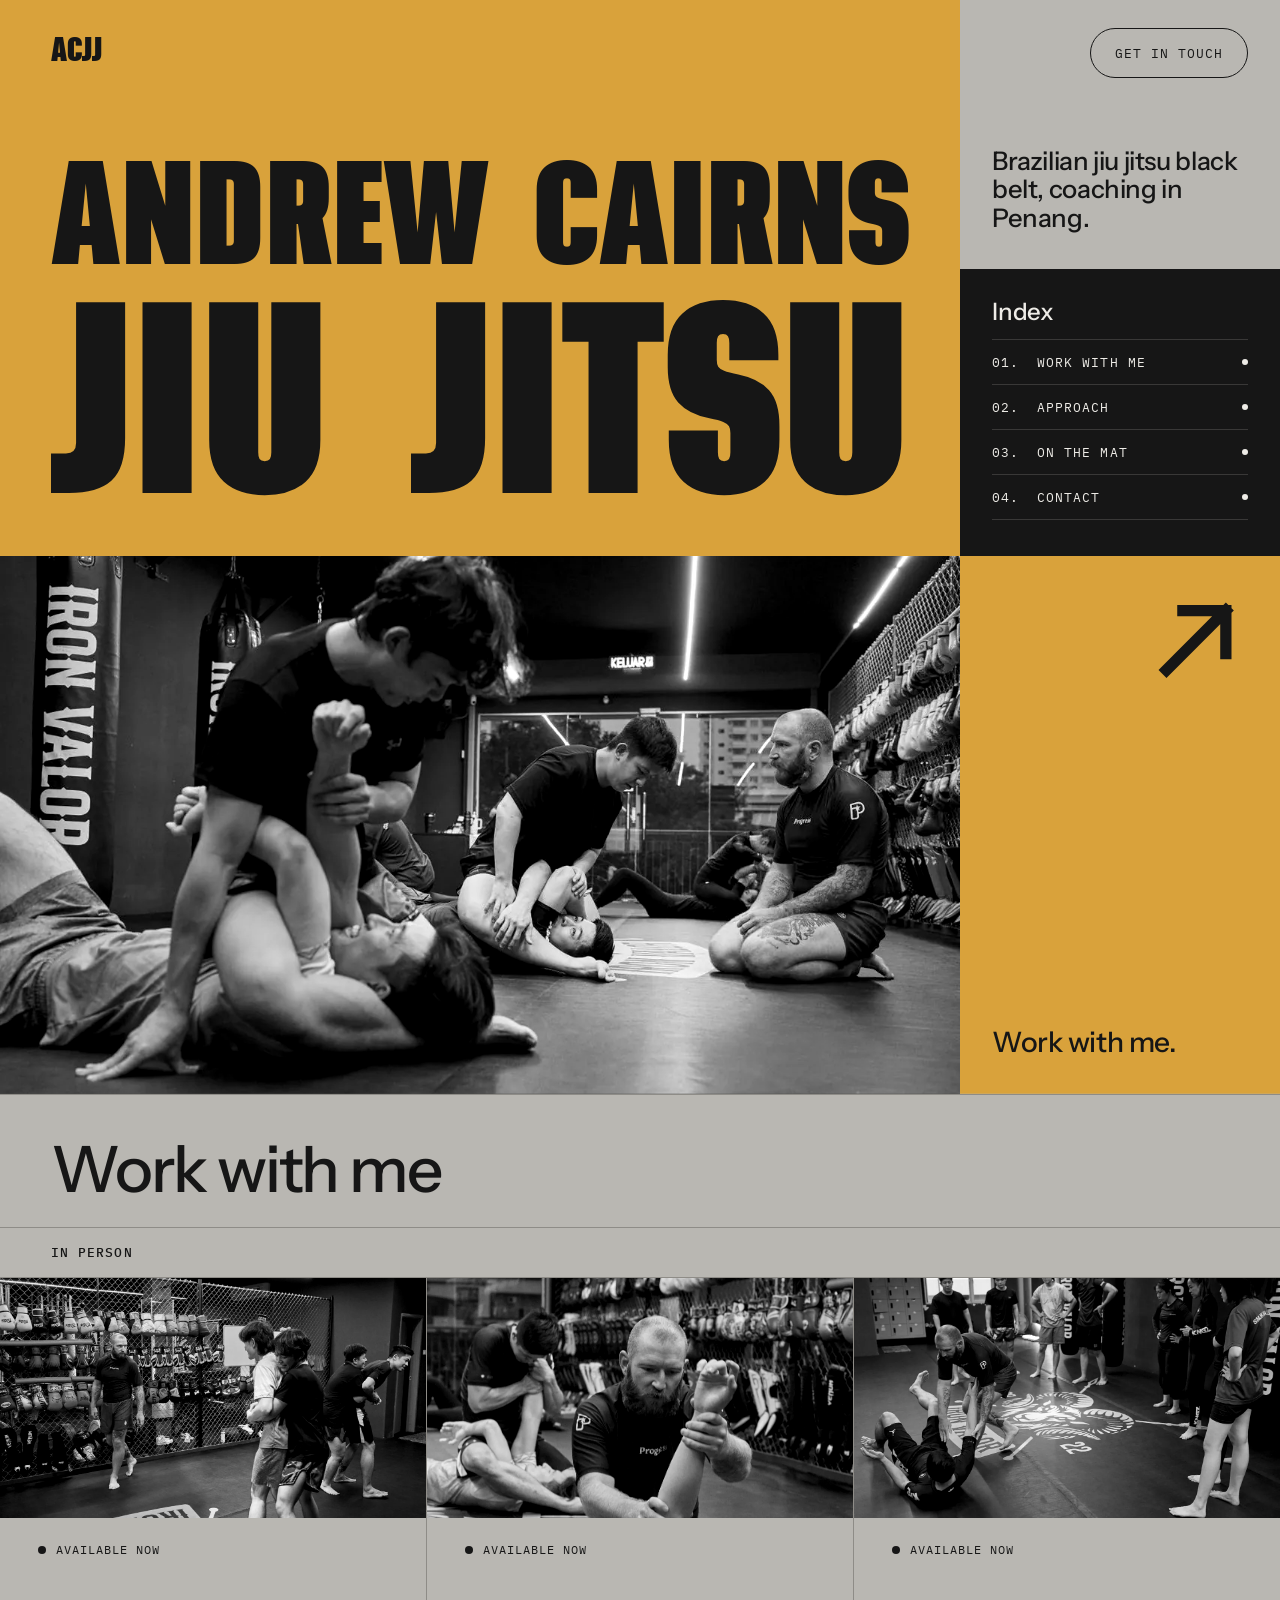
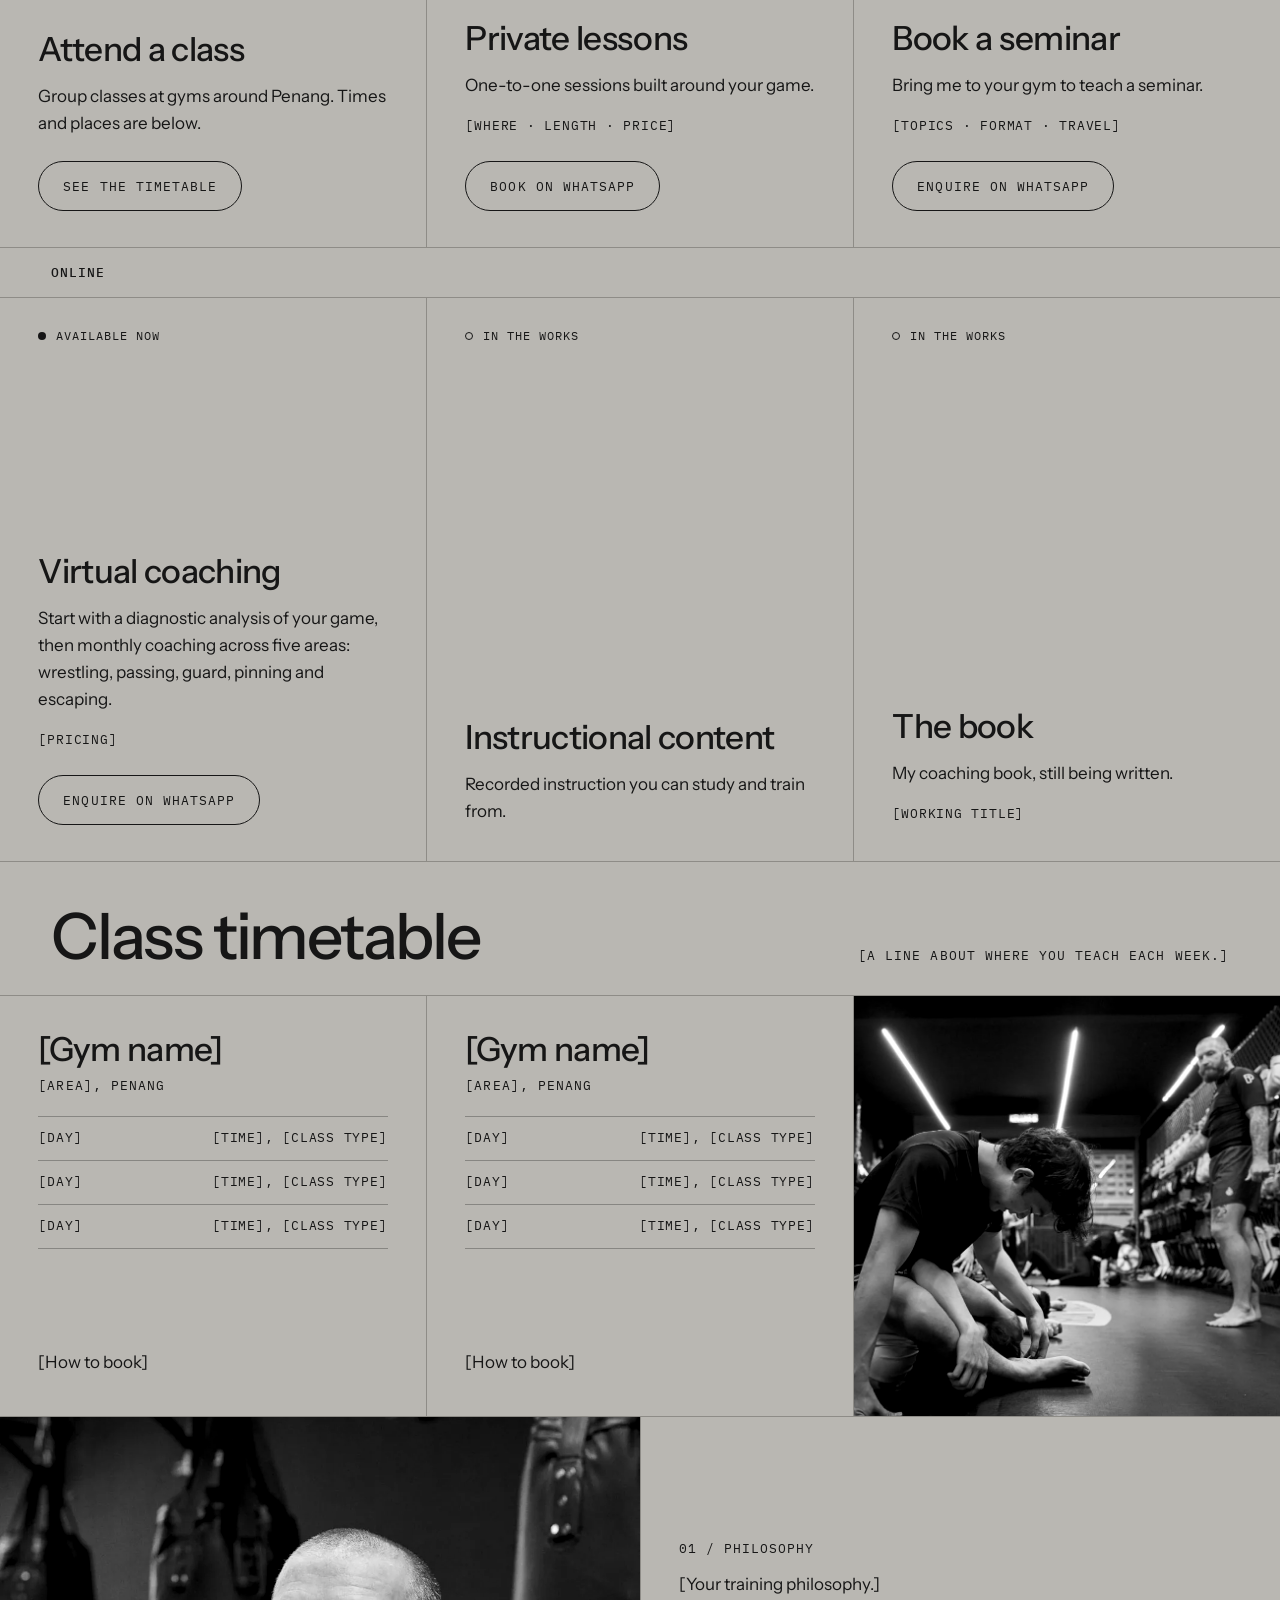
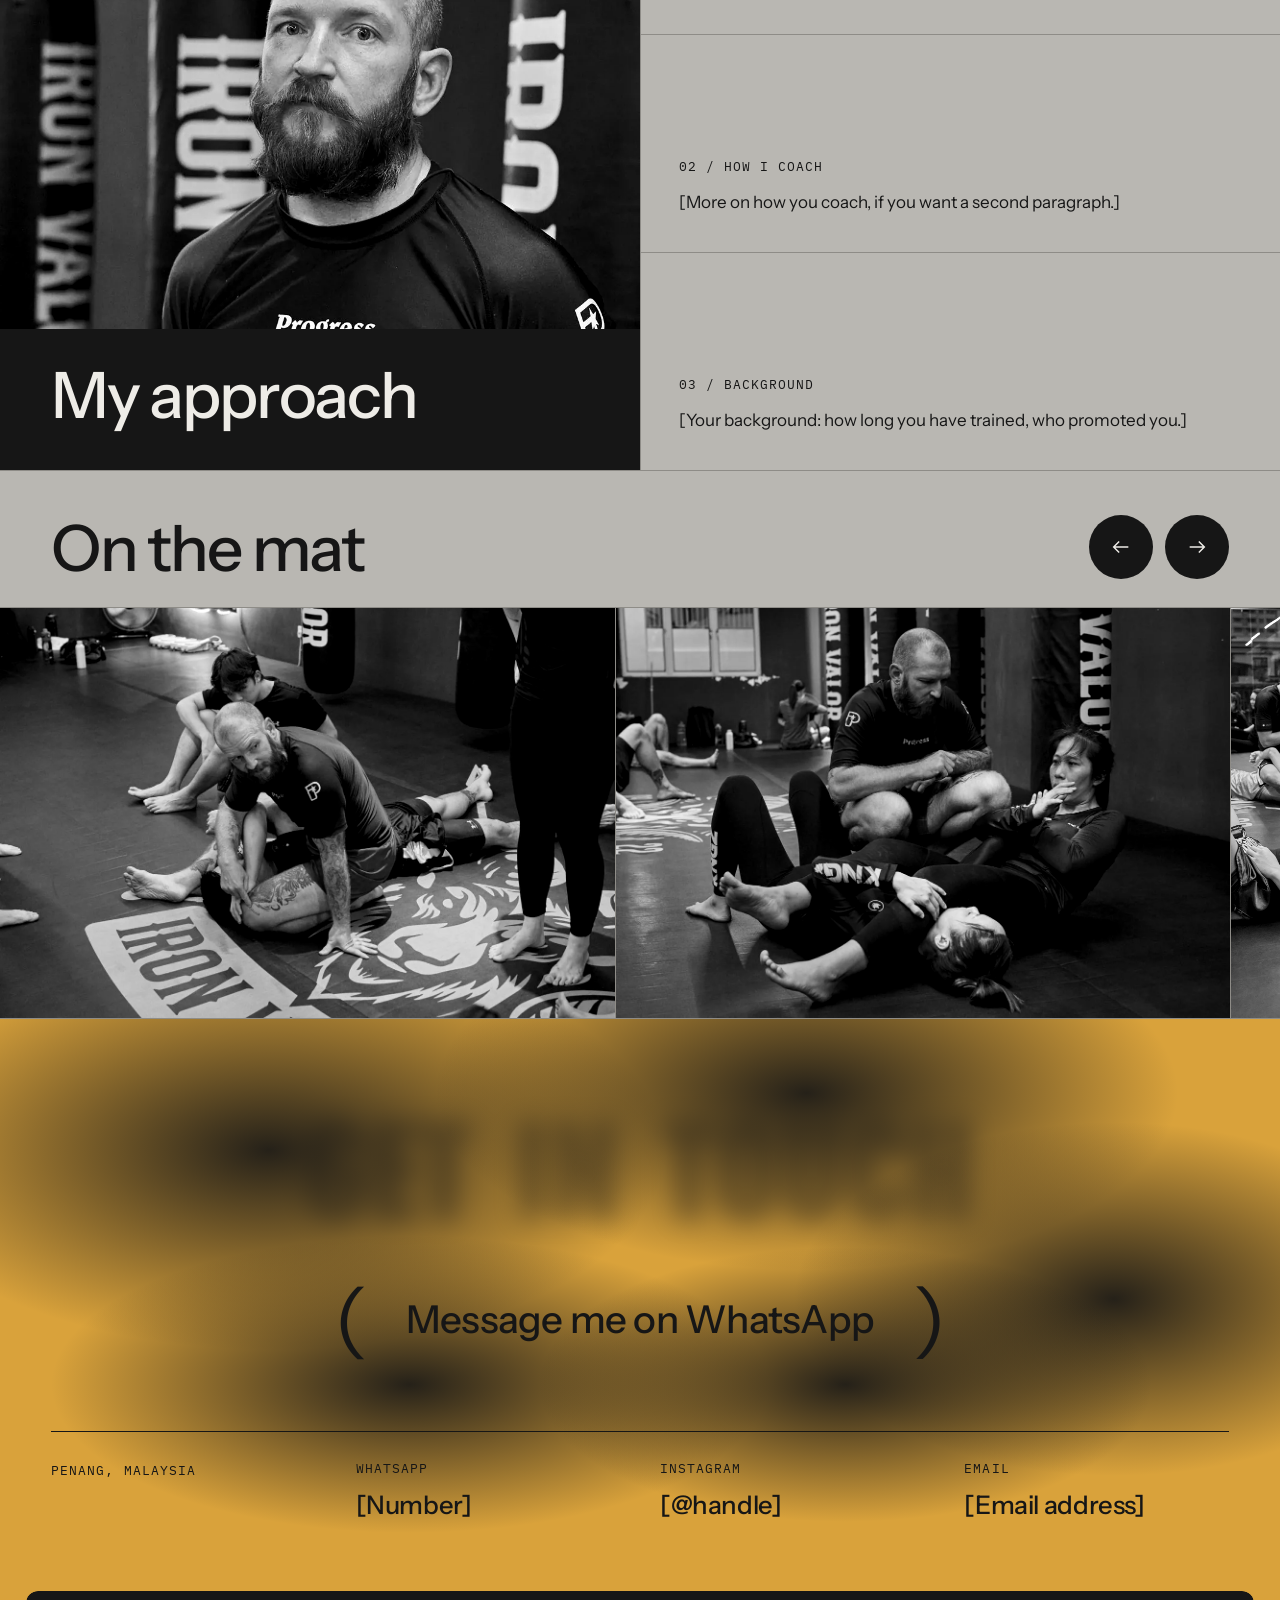
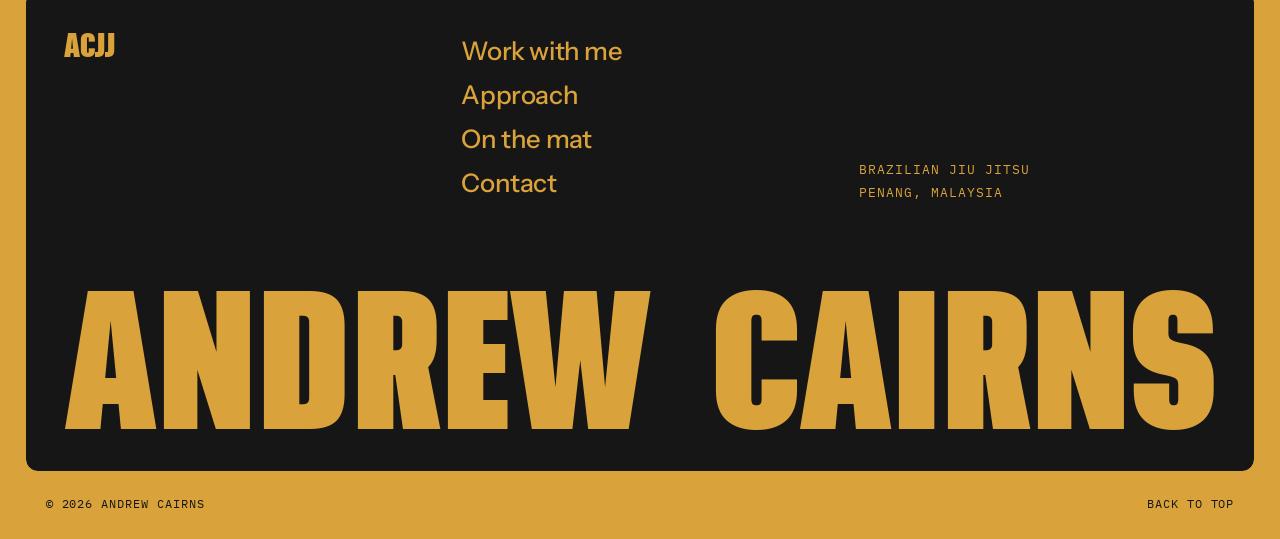
==== commit b3417f2f: "Update index.html" ====
--- a/work/ACJJ/index.html
+++ b/work/ACJJ/index.html
@@ -65,6 +65,8 @@
 }
 @media (max-width:900px){
 #top .g-split{grid-template-columns:1fr!important}
+#top .rf-touch-sm{display:inline-flex!important}
+#top .rf-touch-lg{display:none!important}
 }
 @media (max-width:700px){
 #top .rf-tall{min-height:0}
@@ -85,17 +87,20 @@
 <div id="top" data-rs="fade-up" data-hs="sweep" data-tone="mono" style="--acc: #D9A23B; font-family: 'Instrument Sans', 'Helvetica Neue', Arial, sans-serif; color: #161616; background: #B9B7B2; -webkit-font-smoothing: antialiased">
 
 <header class="g-split" style="display: grid; grid-template-columns: 3fr 1fr; background: #161616">
-<div style="min-width: 0; display: flex; flex-direction: column; justify-content: space-between; gap: 48px; min-height: clamp(460px, 50vw, 720px); padding: 28px clamp(20px, 4vw, 56px) clamp(28px, 3vw, 44px); box-sizing: border-box; position: relative; isolation: isolate; background: #B9B7B2; color: #161616">
+<div style="min-width: 0; display: flex; flex-direction: column; justify-content: space-between; gap: clamp(56px, 6vw, 96px); padding: 28px clamp(20px, 4vw, 56px) clamp(28px, 3vw, 44px); box-sizing: border-box; position: relative; isolation: isolate; background: #B9B7B2; color: #161616">
 <div class="rf-fill" aria-hidden="true" style="position: absolute; inset: 0; z-index: -1; background: #D9A23B"></div>
-<a href="#top" aria-label="ACJJ, Andrew Cairns Jiu Jitsu, back to top" style="align-self: flex-start; display: inline-flex; align-items: center; min-height: 44px; font-family: 'FFF AZADLIQ', Impact, 'Arial Narrow', sans-serif; font-size: 34px; line-height: 1; text-decoration: none">ACJJ</a>
+<div style="display: flex; align-items: center; justify-content: space-between; gap: 16px">
+<a href="#top" aria-label="ACJJ, Andrew Cairns Jiu Jitsu, back to top" style="display: inline-flex; align-items: center; min-height: 44px; font-family: 'FFF AZADLIQ', Impact, 'Arial Narrow', sans-serif; font-size: 34px; line-height: 1; text-decoration: none">ACJJ</a>
+<a href="#contact" class="rf-touch-sm" style="display: none; align-items: center; min-height: 48px; padding: 0 22px; border: 1px solid #161616; border-radius: 999px; font-family: 'IBM Plex Mono', ui-monospace, Menlo, monospace; font-size: 13px; letter-spacing: 0.08em; text-transform: uppercase; text-decoration: none">Get in touch</a>
+</div>
 <h1 data-head="" style="margin: 0; container-type: inline-size; display: flex; flex-direction: column; font-family: 'FFF AZADLIQ', Impact, 'Arial Narrow', sans-serif; font-weight: 400; line-height: 0.88; text-transform: uppercase">
-<span id="line1" class="rf-w rf-l1" style="display: block; white-space: nowrap; font-size: calc(100cqw * 1.00 / 6.484)"><span class="rf-wi" style="--d: 0ms">Andrew Cairns<svg aria-hidden="true" viewBox="0 0 550 700" style="display: inline-block; width: 0.55em; height: 0.7em; margin-left: 0.08em; overflow: visible"><path d="M425 0V160L125 540V700" fill="none" stroke="currentColor" stroke-width="180" stroke-linejoin="miter" stroke-miterlimit="10"></path></svg></span></span>
+<span id="line1" class="rf-w rf-l1" style="display: block; white-space: nowrap; font-size: calc(100cqw * 1.00 / 5.854)"><span class="rf-wi" style="--d: 0ms">Andrew Cairns</span></span>
 <span id="line2" class="rf-w rf-l2" style="display: block; white-space: nowrap; font-size: calc(100cqw * 1.00 / 3.152)"><span class="rf-wi" style="--d: 120ms">Jiu Jitsu</span></span>
 </h1>
 </div>
 <div style="min-width: 0; display: flex; flex-direction: column; background: #B9B7B2">
 <div style="flex: 1 1 auto; display: flex; flex-direction: column; justify-content: space-between; gap: 40px; padding: 28px clamp(20px, 2.5vw, 40px) 36px; background: #B9B7B2">
-<a href="#contact" style="align-self: flex-end; display: inline-flex; align-items: center; min-height: 48px; padding: 0 24px; border: 1px solid #161616; border-radius: 999px; font-family: 'IBM Plex Mono', ui-monospace, Menlo, monospace; font-size: 13px; letter-spacing: 0.08em; text-transform: uppercase; text-decoration: none">Get in touch</a>
+<a href="#contact" class="rf-touch-lg" style="align-self: flex-end; display: inline-flex; align-items: center; min-height: 48px; padding: 0 24px; border: 1px solid #161616; border-radius: 999px; font-family: 'IBM Plex Mono', ui-monospace, Menlo, monospace; font-size: 13px; letter-spacing: 0.08em; text-transform: uppercase; text-decoration: none">Get in touch</a>
 <p data-reveal="up" style="--d: 300ms; margin: 0; font-size: clamp(22px, 2vw, 30px); line-height: 1.12; font-weight: 500; letter-spacing: -0.015em">Brazilian jiu jitsu black belt, coaching in Penang.</p>
 </div>
 <nav aria-label="Sections" style="position: relative; isolation: isolate; padding: 30px clamp(20px, 2.5vw, 40px) 36px; color: #EEECE7">
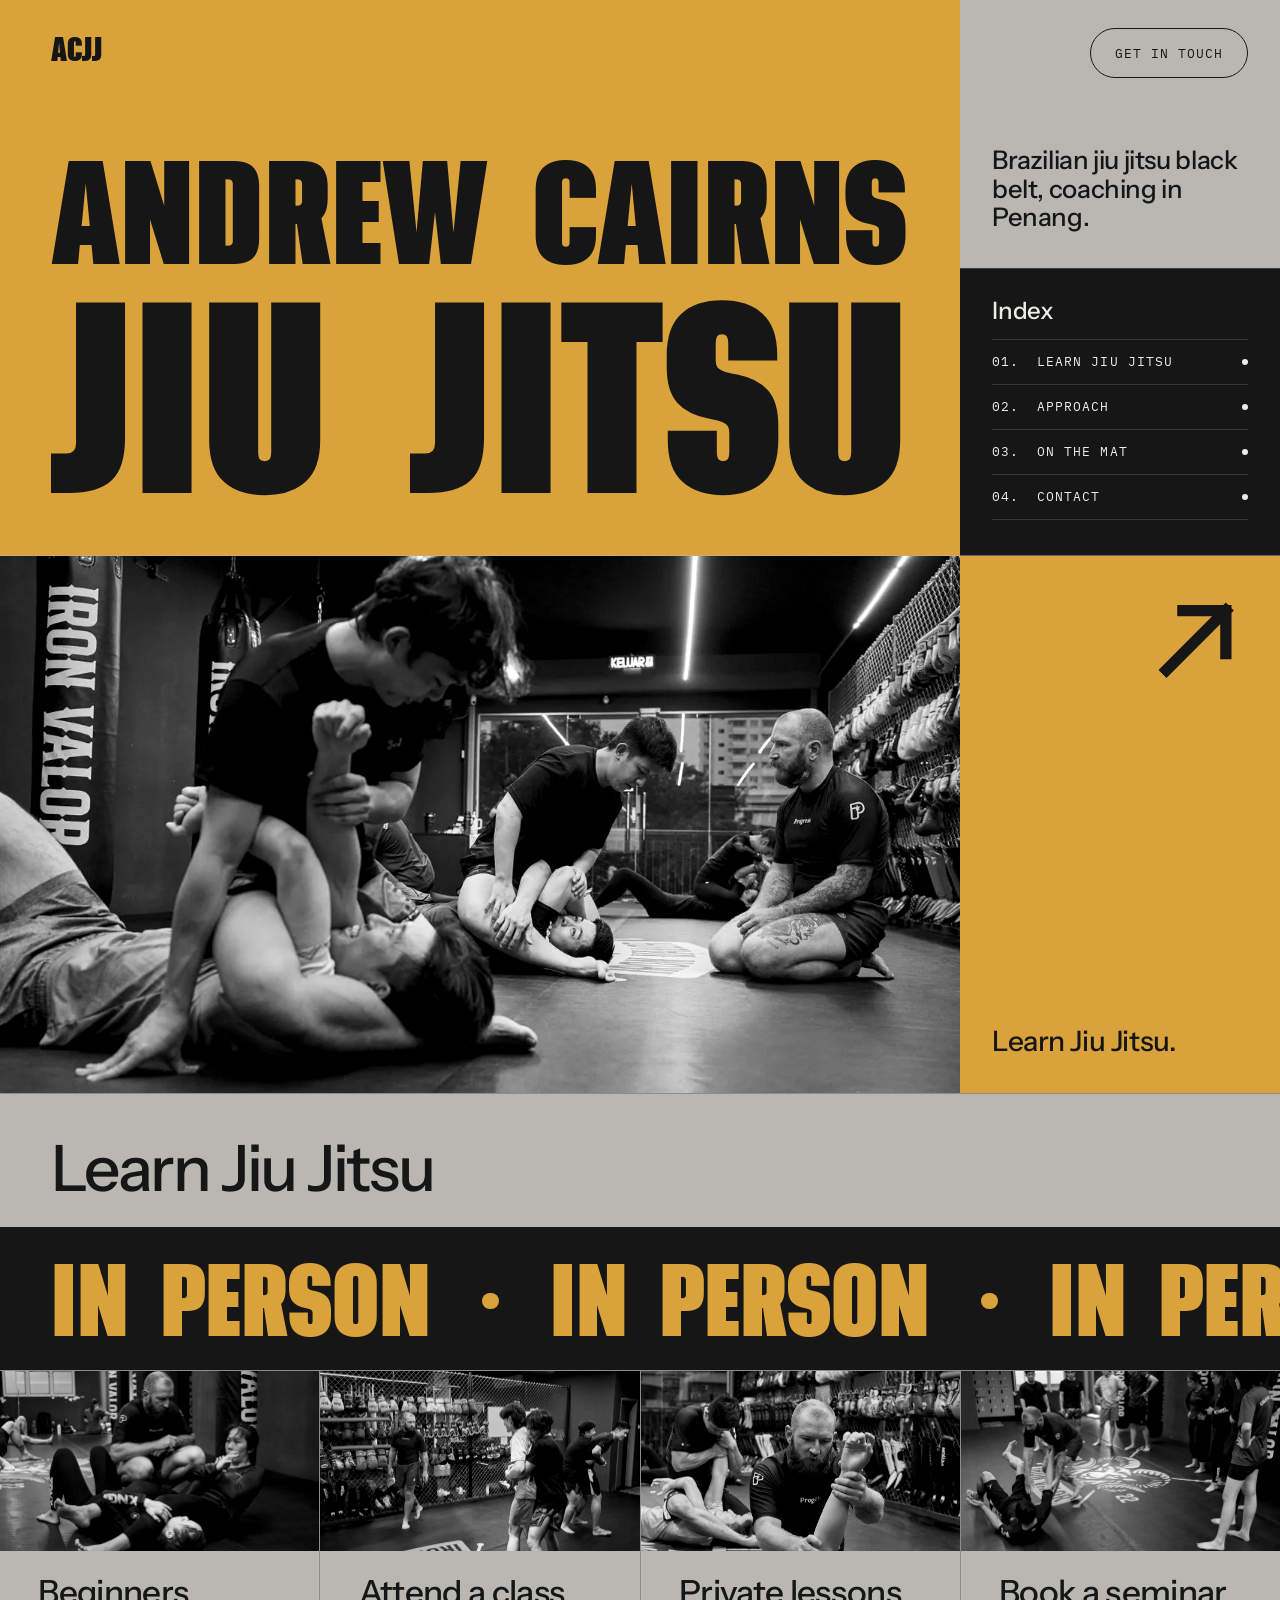
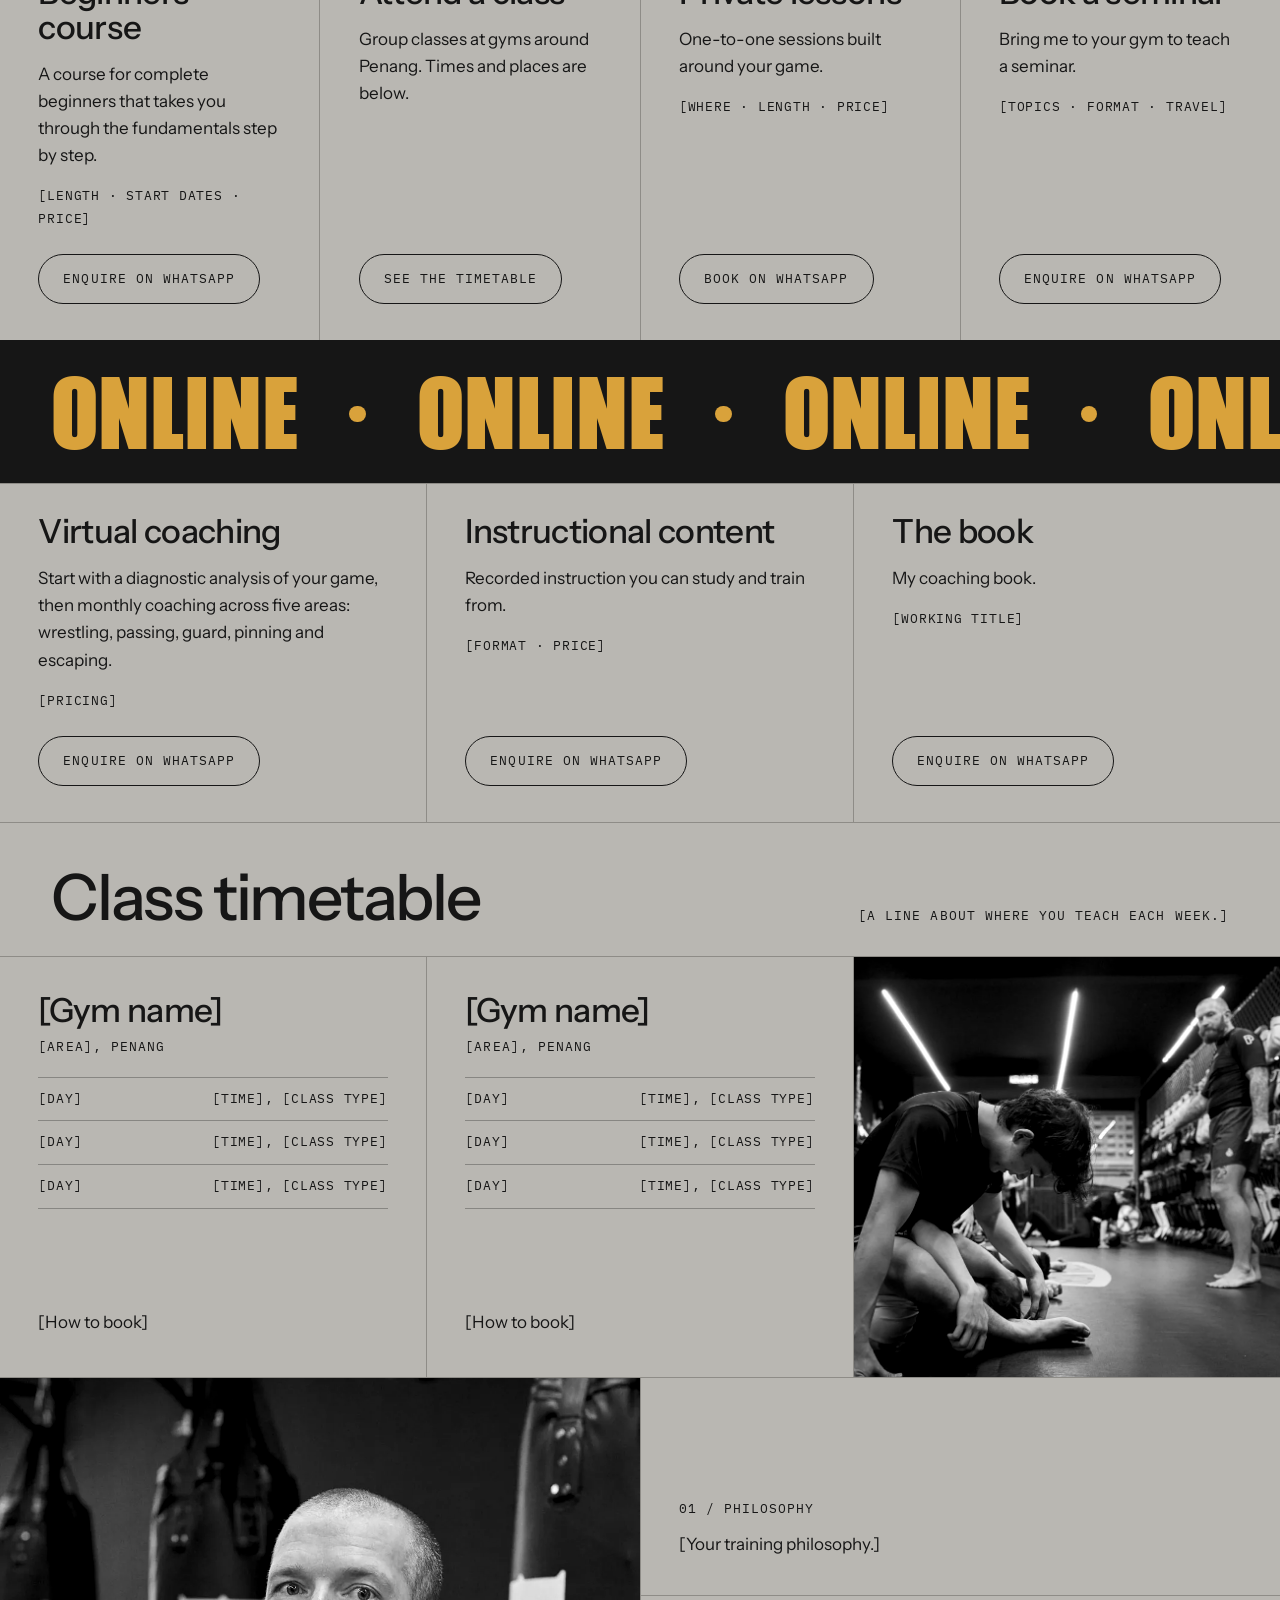
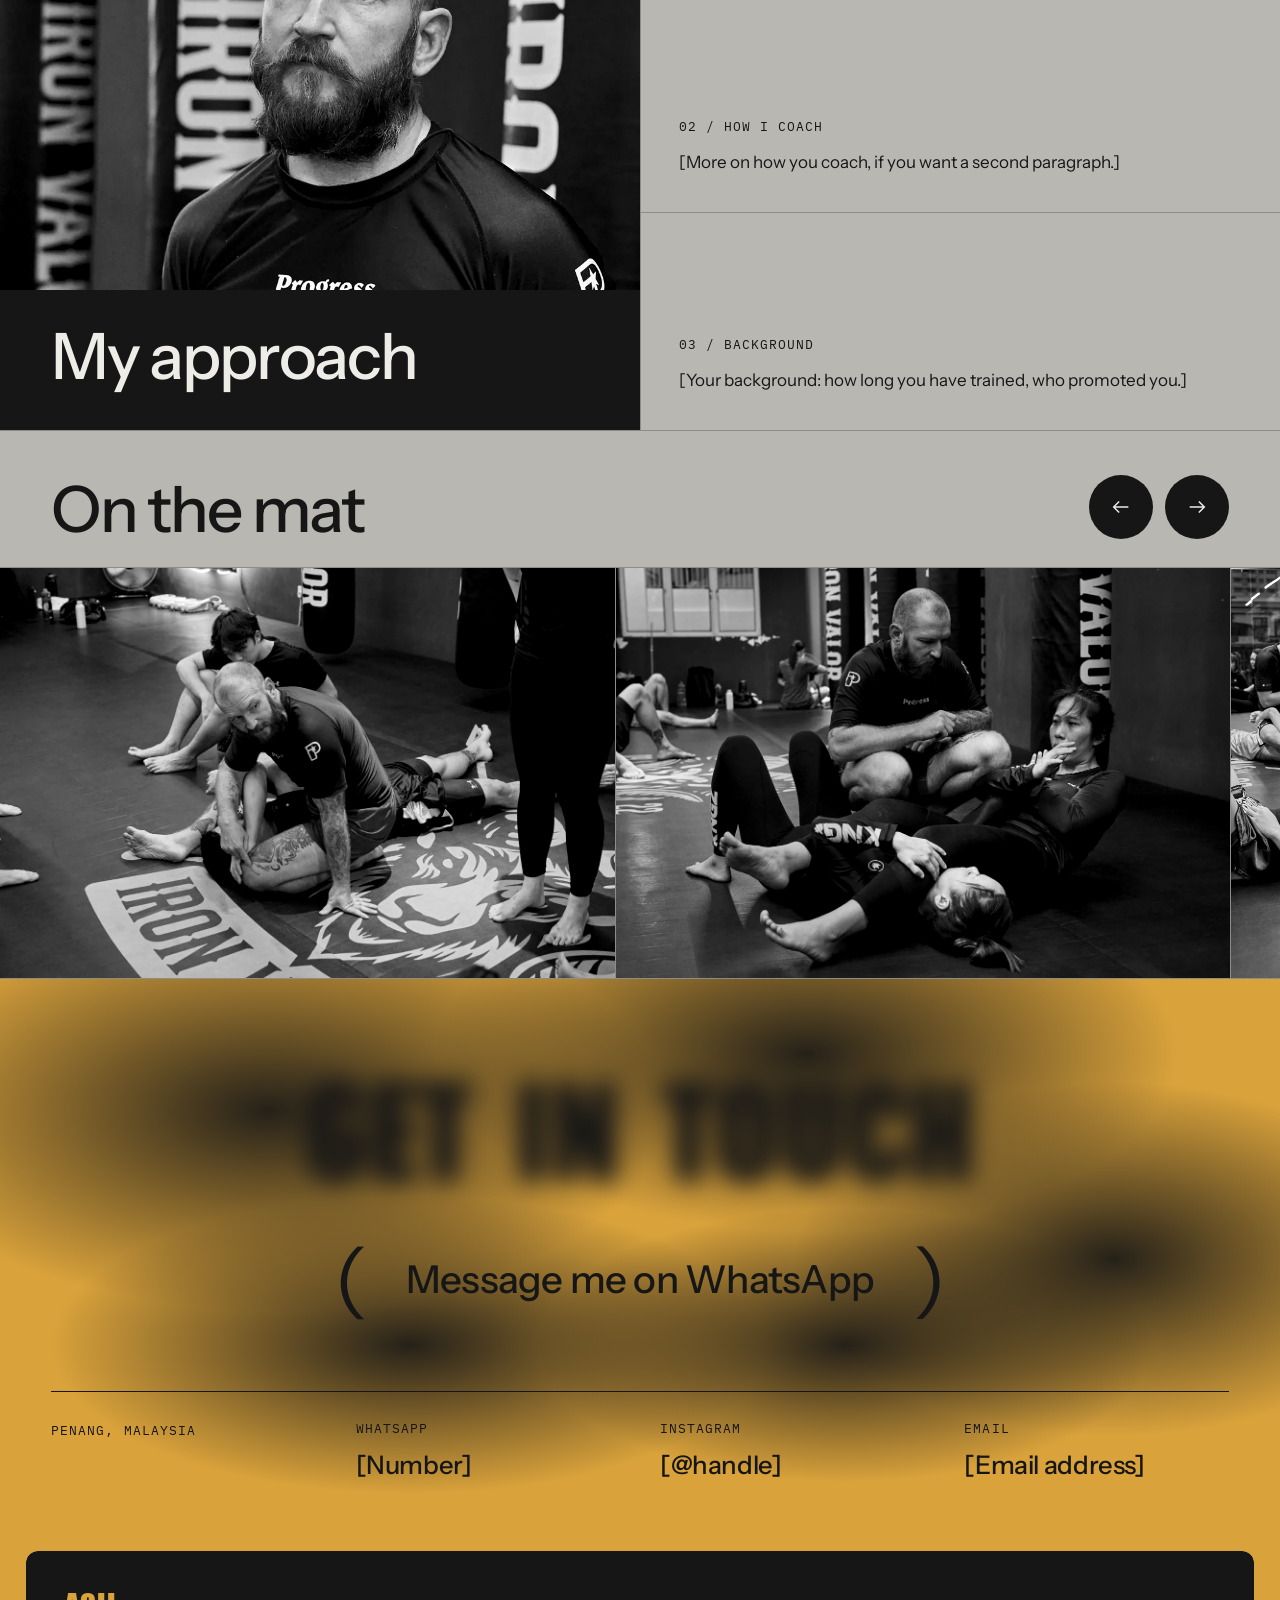
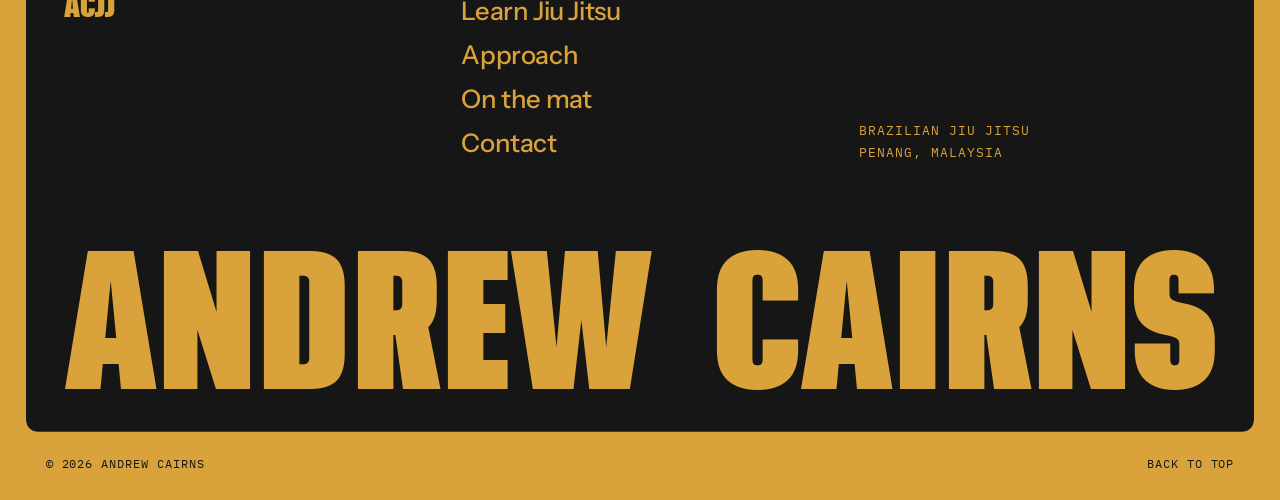
==== commit fb1c9628: "Update index.html" ====
--- a/work/ACJJ/index.html
+++ b/work/ACJJ/index.html
@@ -63,6 +63,12 @@
 #top .rf-offer:hover{background-color:var(--acc)!important}
 #top .rf-offer:hover .rf-btn{background:#161616;color:var(--acc)}
 }
+@media (max-width:1100px){
+#top .g-four{grid-template-columns:repeat(2,minmax(0,1fr))!important}
+}
+@media (max-width:640px){
+#top .g-four{grid-template-columns:1fr!important}
+}
 @media (max-width:900px){
 #top .g-split{grid-template-columns:1fr!important}
 #top .rf-touch-sm{display:inline-flex!important}
@@ -81,6 +87,11 @@
 #top .rf-clear{filter:none!important;opacity:1!important}
 #top [data-draw]{transform:none!important;transition:none!important}
 }
+#top .rf-sr{position:absolute;width:1px;height:1px;overflow:hidden;clip-path:inset(50%);white-space:nowrap}
+#top .mq-track{animation:mq-run 50s linear infinite}
+#top .mq-band:hover .mq-track{animation-play-state:paused}
+@keyframes mq-run{to{transform:translateX(-50%)}}
+@media (prefers-reduced-motion:reduce){#top .mq-track{animation:none!important}}
 </style>
 </head>
 <body>
@@ -107,7 +118,7 @@
 <div class="rf-fill rf-fill-2" aria-hidden="true" style="position: absolute; inset: 0; z-index: -1; background: #161616"></div>
 <p class="rf-after" style="margin: 0 0 14px; font-size: 24px; line-height: 1.1; font-weight: 500; letter-spacing: -0.01em">Index</p>
 <ol class="rf-after" style="margin: 0; padding: 0; list-style: none; font-family: 'IBM Plex Mono', ui-monospace, Menlo, monospace; font-size: 13px; letter-spacing: 0.08em; text-transform: uppercase">
-<li><a href="#work" style="display: flex; align-items: center; justify-content: space-between; gap: 16px; min-height: 44px; border-top: 1px solid rgba(238, 236, 231, 0.16); text-decoration: none"><span><span aria-hidden="true">01.&nbsp; </span>Work with me</span><span aria-hidden="true" style="flex: 0 0 auto; width: 6px; height: 6px; border-radius: 50%; background: currentColor"></span></a></li>
+<li><a href="#work" style="display: flex; align-items: center; justify-content: space-between; gap: 16px; min-height: 44px; border-top: 1px solid rgba(238, 236, 231, 0.16); text-decoration: none"><span><span aria-hidden="true">01.&nbsp; </span>Learn Jiu Jitsu</span><span aria-hidden="true" style="flex: 0 0 auto; width: 6px; height: 6px; border-radius: 50%; background: currentColor"></span></a></li>
 <li><a href="#approach" style="display: flex; align-items: center; justify-content: space-between; gap: 16px; min-height: 44px; border-top: 1px solid rgba(238, 236, 231, 0.16); text-decoration: none"><span><span aria-hidden="true">02.&nbsp; </span>Approach</span><span aria-hidden="true" style="flex: 0 0 auto; width: 6px; height: 6px; border-radius: 50%; background: currentColor"></span></a></li>
 <li><a href="#gallery" style="display: flex; align-items: center; justify-content: space-between; gap: 16px; min-height: 44px; border-top: 1px solid rgba(238, 236, 231, 0.16); text-decoration: none"><span><span aria-hidden="true">03.&nbsp; </span>On the mat</span><span aria-hidden="true" style="flex: 0 0 auto; width: 6px; height: 6px; border-radius: 50%; background: currentColor"></span></a></li>
 <li><a href="#contact" style="display: flex; align-items: center; justify-content: space-between; gap: 16px; min-height: 44px; border-top: 1px solid rgba(238, 236, 231, 0.16); border-bottom: 1px solid rgba(238, 236, 231, 0.16); text-decoration: none"><span><span aria-hidden="true">04.&nbsp; </span>Contact</span><span aria-hidden="true" style="flex: 0 0 auto; width: 6px; height: 6px; border-radius: 50%; background: currentColor"></span></a></li>
@@ -122,59 +133,63 @@
 </div>
 <a href="#work" class="rf-cta rf-rise rf-rise-2" style="display: flex; flex-direction: column; justify-content: space-between; gap: 48px; min-height: 260px; padding: 32px clamp(20px, 2.5vw, 40px) 36px; box-sizing: border-box; background: #D9A23B; color: #161616; text-decoration: none">
 <svg class="rf-arrow" aria-hidden="true" viewBox="0 0 100 100" style="align-self: flex-end; width: clamp(72px, 8vw, 124px); height: auto"><path d="M20 80 L78 22 M36 22 H78 V64" fill="none" stroke="currentColor" stroke-width="11" stroke-linecap="square"></path></svg>
-<span style="font-size: clamp(24px, 2.2vw, 32px); line-height: 1.1; font-weight: 500; letter-spacing: -0.015em">Work with me.</span>
+<span style="font-size: clamp(24px, 2.2vw, 32px); line-height: 1.1; font-weight: 500; letter-spacing: -0.015em">Learn Jiu Jitsu.</span>
 </a>
 </div>
 
 <section id="work" aria-labelledby="work-title" style="background: #B9B7B2; border-top: 1px solid #8E8C87">
 <div style="padding: clamp(32px, 3.67vw, 44px) clamp(20px, 4vw, 56px) 28px">
-<h2 id="work-title" data-reveal="up" style="margin: 0; font-size: clamp(44px, 5vw, 76px); line-height: 0.95; font-weight: 500; letter-spacing: -0.035em">Work with me</h2>
-</div>
-<h3 style="margin: 0; padding: 16px clamp(20px, 4vw, 56px); border-top: 1px solid #8E8C87; font-family: 'IBM Plex Mono', ui-monospace, Menlo, monospace; font-size: 13px; font-weight: 500; letter-spacing: 0.08em; text-transform: uppercase">In person</h3>
+<h2 id="work-title" data-reveal="up" style="margin: 0; font-size: clamp(44px, 5vw, 76px); line-height: 0.95; font-weight: 500; letter-spacing: -0.035em">Learn Jiu Jitsu</h2>
+</div>
+<h3 class="mq-band" style="position: relative; margin: 0; overflow: hidden; padding: clamp(18px, 2.2vw, 30px) 0 clamp(14px, 1.8vw, 24px) clamp(20px, 4vw, 56px); background: #161616; color: var(--acc); font-family: 'FFF AZADLIQ', Impact, 'Arial Narrow', sans-serif; font-weight: 400; font-size: clamp(56px, 8vw, 128px); line-height: 0.9; text-transform: uppercase"><span class="rf-sr">In person</span><span class="mq-track" aria-hidden="true" style="display: flex; align-items: center; width: max-content; white-space: nowrap"><span style="display: inline-flex; align-items: center; flex: 0 0 auto"><span>In person</span><span class="mq-dot" style="flex: 0 0 auto; width: 0.16em; height: 0.16em; margin: 0 0.5em; border-radius: 50%; background: currentColor"></span></span><span style="display: inline-flex; align-items: center; flex: 0 0 auto"><span>In person</span><span class="mq-dot" style="flex: 0 0 auto; width: 0.16em; height: 0.16em; margin: 0 0.5em; border-radius: 50%; background: currentColor"></span></span><span style="display: inline-flex; align-items: center; flex: 0 0 auto"><span>In person</span><span class="mq-dot" style="flex: 0 0 auto; width: 0.16em; height: 0.16em; margin: 0 0.5em; border-radius: 50%; background: currentColor"></span></span><span style="display: inline-flex; align-items: center; flex: 0 0 auto"><span>In person</span><span class="mq-dot" style="flex: 0 0 auto; width: 0.16em; height: 0.16em; margin: 0 0.5em; border-radius: 50%; background: currentColor"></span></span><span style="display: inline-flex; align-items: center; flex: 0 0 auto"><span>In person</span><span class="mq-dot" style="flex: 0 0 auto; width: 0.16em; height: 0.16em; margin: 0 0.5em; border-radius: 50%; background: currentColor"></span></span><span style="display: inline-flex; align-items: center; flex: 0 0 auto"><span>In person</span><span class="mq-dot" style="flex: 0 0 auto; width: 0.16em; height: 0.16em; margin: 0 0.5em; border-radius: 50%; background: currentColor"></span></span><span style="display: inline-flex; align-items: center; flex: 0 0 auto"><span>In person</span><span class="mq-dot" style="flex: 0 0 auto; width: 0.16em; height: 0.16em; margin: 0 0.5em; border-radius: 50%; background: currentColor"></span></span><span style="display: inline-flex; align-items: center; flex: 0 0 auto"><span>In person</span><span class="mq-dot" style="flex: 0 0 auto; width: 0.16em; height: 0.16em; margin: 0 0.5em; border-radius: 50%; background: currentColor"></span></span><span style="display: inline-flex; align-items: center; flex: 0 0 auto"><span>In person</span><span class="mq-dot" style="flex: 0 0 auto; width: 0.16em; height: 0.16em; margin: 0 0.5em; border-radius: 50%; background: currentColor"></span></span><span style="display: inline-flex; align-items: center; flex: 0 0 auto"><span>In person</span><span class="mq-dot" style="flex: 0 0 auto; width: 0.16em; height: 0.16em; margin: 0 0.5em; border-radius: 50%; background: currentColor"></span></span><span style="display: inline-flex; align-items: center; flex: 0 0 auto"><span>In person</span><span class="mq-dot" style="flex: 0 0 auto; width: 0.16em; height: 0.16em; margin: 0 0.5em; border-radius: 50%; background: currentColor"></span></span><span style="display: inline-flex; align-items: center; flex: 0 0 auto"><span>In person</span><span class="mq-dot" style="flex: 0 0 auto; width: 0.16em; height: 0.16em; margin: 0 0.5em; border-radius: 50%; background: currentColor"></span></span></span></h3>
+<div class="g-four" style="display: grid; grid-template-columns: repeat(4, minmax(0, 1fr)); gap: 1px; background: #8E8C87; border-top: 1px solid #8E8C87">
+<article class="rf-offer rf-tall" data-reveal="up" style="--d: 0ms; min-width: 0; display: flex; flex-direction: column; gap: 16px; padding: 30px clamp(20px, 3vw, 44px) 36px; background: #B9B7B2">
+<div class="rf-zoom" style="flex: 0 0 auto; position: relative; margin: -30px calc(clamp(20px, 3vw, 44px) * -1) 8px; aspect-ratio: 16 / 9; overflow: hidden; background: #2A2A2A"><img class="rf-ph" src="images/coaching-guard.webp" alt="Andrew crouched beside two students, coaching them through a guard position" loading="lazy" style="position: absolute; inset: 0; width: 100%; height: 100%; object-fit: cover; object-position: 50% 30%"></div>
+<h4 style="margin: 0; font-size: clamp(28px, 2.6vw, 38px); line-height: 1.05; font-weight: 500; letter-spacing: -0.02em">Beginners course</h4>
+<p style="margin: 0; max-width: 460px; font-size: 17px; line-height: 1.6">A course for complete beginners that takes you through the fundamentals step by step.</p>
+<p style="margin: 0 0 8px; font-family: 'IBM Plex Mono', ui-monospace, Menlo, monospace; font-size: 13px; line-height: 1.7; letter-spacing: 0.06em; text-transform: uppercase">[Length · start dates · price]</p>
+<a class="rf-btn" href="https://wa.me/" style="margin-top: auto; align-self: flex-start; display: inline-flex; align-items: center; min-height: 48px; padding: 0 24px; border: 1px solid #161616; border-radius: 999px; font-family: 'IBM Plex Mono', ui-monospace, Menlo, monospace; font-size: 13px; letter-spacing: 0.08em; text-transform: uppercase; text-decoration: none">Enquire on WhatsApp</a>
+</article>
+<article class="rf-offer rf-tall" data-reveal="up" style="--d: 90ms; min-width: 0; display: flex; flex-direction: column; gap: 16px; padding: 30px clamp(20px, 3vw, 44px) 36px; background: #B9B7B2">
+<div class="rf-zoom" style="flex: 0 0 auto; position: relative; margin: -30px calc(clamp(20px, 3vw, 44px) * -1) 8px; aspect-ratio: 16 / 9; overflow: hidden; background: #2A2A2A"><img class="rf-ph" src="images/walking-the-mat.webp" alt="Andrew walking the mat as pairs drill" loading="lazy" style="position: absolute; inset: 0; width: 100%; height: 100%; object-fit: cover; object-position: 50% 50%"></div>
+<h4 style="margin: 0; font-size: clamp(28px, 2.6vw, 38px); line-height: 1.05; font-weight: 500; letter-spacing: -0.02em">Attend a class</h4>
+<p style="margin: 0 0 8px; max-width: 460px; font-size: 17px; line-height: 1.6">Group classes at gyms around Penang. Times and places are below.</p>
+<a class="rf-btn" href="#timetable" style="margin-top: auto; align-self: flex-start; display: inline-flex; align-items: center; min-height: 48px; padding: 0 24px; border: 1px solid #161616; border-radius: 999px; font-family: 'IBM Plex Mono', ui-monospace, Menlo, monospace; font-size: 13px; letter-spacing: 0.08em; text-transform: uppercase; text-decoration: none">See the timetable</a>
+</article>
+<article class="rf-offer rf-tall" data-reveal="up" style="--d: 180ms; min-width: 0; display: flex; flex-direction: column; gap: 16px; padding: 30px clamp(20px, 3vw, 44px) 36px; background: #B9B7B2">
+<div class="rf-zoom" style="flex: 0 0 auto; position: relative; margin: -30px calc(clamp(20px, 3vw, 44px) * -1) 8px; aspect-ratio: 16 / 9; overflow: hidden; background: #2A2A2A"><img class="rf-ph" src="images/armbar-correction.webp" alt="Andrew correcting an armbar on a student" loading="lazy" style="position: absolute; inset: 0; width: 100%; height: 100%; object-fit: cover; object-position: 50% 40%"></div>
+<h4 style="margin: 0; font-size: clamp(28px, 2.6vw, 38px); line-height: 1.05; font-weight: 500; letter-spacing: -0.02em">Private lessons</h4>
+<p style="margin: 0; max-width: 460px; font-size: 17px; line-height: 1.6">One-to-one sessions built around your game.</p>
+<p style="margin: 0 0 8px; font-family: 'IBM Plex Mono', ui-monospace, Menlo, monospace; font-size: 13px; line-height: 1.7; letter-spacing: 0.06em; text-transform: uppercase">[Where · length · price]</p>
+<a class="rf-btn" href="https://wa.me/" style="margin-top: auto; align-self: flex-start; display: inline-flex; align-items: center; min-height: 48px; padding: 0 24px; border: 1px solid #161616; border-radius: 999px; font-family: 'IBM Plex Mono', ui-monospace, Menlo, monospace; font-size: 13px; letter-spacing: 0.08em; text-transform: uppercase; text-decoration: none">Book on WhatsApp</a>
+</article>
+<article class="rf-offer rf-tall" data-reveal="up" style="--d: 270ms; min-width: 0; display: flex; flex-direction: column; gap: 16px; padding: 30px clamp(20px, 3vw, 44px) 36px; background: #B9B7B2">
+<div class="rf-zoom" style="flex: 0 0 auto; position: relative; margin: -30px calc(clamp(20px, 3vw, 44px) * -1) 8px; aspect-ratio: 16 / 9; overflow: hidden; background: #2A2A2A"><img class="rf-ph" src="images/class-demo.webp" alt="Andrew demonstrating a technique while the class watches" loading="lazy" style="position: absolute; inset: 0; width: 100%; height: 100%; object-fit: cover; object-position: 50% 50%"></div>
+<h4 style="margin: 0; font-size: clamp(28px, 2.6vw, 38px); line-height: 1.05; font-weight: 500; letter-spacing: -0.02em">Book a seminar</h4>
+<p style="margin: 0; max-width: 460px; font-size: 17px; line-height: 1.6">Bring me to your gym to teach a seminar.</p>
+<p style="margin: 0 0 8px; font-family: 'IBM Plex Mono', ui-monospace, Menlo, monospace; font-size: 13px; line-height: 1.7; letter-spacing: 0.06em; text-transform: uppercase">[Topics · format · travel]</p>
+<a class="rf-btn" href="https://wa.me/" style="margin-top: auto; align-self: flex-start; display: inline-flex; align-items: center; min-height: 48px; padding: 0 24px; border: 1px solid #161616; border-radius: 999px; font-family: 'IBM Plex Mono', ui-monospace, Menlo, monospace; font-size: 13px; letter-spacing: 0.08em; text-transform: uppercase; text-decoration: none">Enquire on WhatsApp</a>
+</article>
+</div>
+<h3 class="mq-band" style="position: relative; margin: 0; overflow: hidden; padding: clamp(18px, 2.2vw, 30px) 0 clamp(14px, 1.8vw, 24px) clamp(20px, 4vw, 56px); background: #161616; color: var(--acc); font-family: 'FFF AZADLIQ', Impact, 'Arial Narrow', sans-serif; font-weight: 400; font-size: clamp(56px, 8vw, 128px); line-height: 0.9; text-transform: uppercase"><span class="rf-sr">Online</span><span class="mq-track" aria-hidden="true" style="display: flex; align-items: center; width: max-content; white-space: nowrap"><span style="display: inline-flex; align-items: center; flex: 0 0 auto"><span>Online</span><span class="mq-dot" style="flex: 0 0 auto; width: 0.16em; height: 0.16em; margin: 0 0.5em; border-radius: 50%; background: currentColor"></span></span><span style="display: inline-flex; align-items: center; flex: 0 0 auto"><span>Online</span><span class="mq-dot" style="flex: 0 0 auto; width: 0.16em; height: 0.16em; margin: 0 0.5em; border-radius: 50%; background: currentColor"></span></span><span style="display: inline-flex; align-items: center; flex: 0 0 auto"><span>Online</span><span class="mq-dot" style="flex: 0 0 auto; width: 0.16em; height: 0.16em; margin: 0 0.5em; border-radius: 50%; background: currentColor"></span></span><span style="display: inline-flex; align-items: center; flex: 0 0 auto"><span>Online</span><span class="mq-dot" style="flex: 0 0 auto; width: 0.16em; height: 0.16em; margin: 0 0.5em; border-radius: 50%; background: currentColor"></span></span><span style="display: inline-flex; align-items: center; flex: 0 0 auto"><span>Online</span><span class="mq-dot" style="flex: 0 0 auto; width: 0.16em; height: 0.16em; margin: 0 0.5em; border-radius: 50%; background: currentColor"></span></span><span style="display: inline-flex; align-items: center; flex: 0 0 auto"><span>Online</span><span class="mq-dot" style="flex: 0 0 auto; width: 0.16em; height: 0.16em; margin: 0 0.5em; border-radius: 50%; background: currentColor"></span></span><span style="display: inline-flex; align-items: center; flex: 0 0 auto"><span>Online</span><span class="mq-dot" style="flex: 0 0 auto; width: 0.16em; height: 0.16em; margin: 0 0.5em; border-radius: 50%; background: currentColor"></span></span><span style="display: inline-flex; align-items: center; flex: 0 0 auto"><span>Online</span><span class="mq-dot" style="flex: 0 0 auto; width: 0.16em; height: 0.16em; margin: 0 0.5em; border-radius: 50%; background: currentColor"></span></span><span style="display: inline-flex; align-items: center; flex: 0 0 auto"><span>Online</span><span class="mq-dot" style="flex: 0 0 auto; width: 0.16em; height: 0.16em; margin: 0 0.5em; border-radius: 50%; background: currentColor"></span></span><span style="display: inline-flex; align-items: center; flex: 0 0 auto"><span>Online</span><span class="mq-dot" style="flex: 0 0 auto; width: 0.16em; height: 0.16em; margin: 0 0.5em; border-radius: 50%; background: currentColor"></span></span><span style="display: inline-flex; align-items: center; flex: 0 0 auto"><span>Online</span><span class="mq-dot" style="flex: 0 0 auto; width: 0.16em; height: 0.16em; margin: 0 0.5em; border-radius: 50%; background: currentColor"></span></span><span style="display: inline-flex; align-items: center; flex: 0 0 auto"><span>Online</span><span class="mq-dot" style="flex: 0 0 auto; width: 0.16em; height: 0.16em; margin: 0 0.5em; border-radius: 50%; background: currentColor"></span></span></span></h3>
 <div style="display: grid; grid-template-columns: repeat(auto-fit, minmax(min(100%, 340px), 1fr)); gap: 1px; background: #8E8C87; border-top: 1px solid #8E8C87">
-<article class="rf-offer rf-tall" data-reveal="up" style="--d: 0ms; min-width: 0; display: flex; flex-direction: column; gap: 16px; padding: 30px clamp(20px, 3vw, 44px) 36px; background: #B9B7B2">
-<div class="rf-zoom" style="flex: 0 0 auto; position: relative; margin: -30px calc(clamp(20px, 3vw, 44px) * -1) 8px; aspect-ratio: 16 / 9; overflow: hidden; background: #2A2A2A"><img class="rf-ph" src="images/walking-the-mat.webp" alt="Andrew walking the mat as pairs drill" loading="lazy" style="position: absolute; inset: 0; width: 100%; height: 100%; object-fit: cover; object-position: 50% 50%"></div>
-<p style="margin: 0; display: inline-flex; align-items: center; gap: 10px; font-family: 'IBM Plex Mono', ui-monospace, Menlo, monospace; font-size: 12px; letter-spacing: 0.08em; text-transform: uppercase"><span aria-hidden="true" style="flex: 0 0 auto; width: 8px; height: 8px; border-radius: 50%; background: #161616"></span>Available now</p>
-<h4 style="margin: auto 0 0; padding-top: 48px; font-size: clamp(28px, 2.6vw, 38px); line-height: 1.05; font-weight: 500; letter-spacing: -0.02em">Attend a class</h4>
-<p style="margin: 0; max-width: 460px; font-size: 17px; line-height: 1.6">Group classes at gyms around Penang. Times and places are below.</p>
-<a class="rf-btn" href="#timetable" style="margin-top: 8px; align-self: flex-start; display: inline-flex; align-items: center; min-height: 48px; padding: 0 24px; border: 1px solid #161616; border-radius: 999px; font-family: 'IBM Plex Mono', ui-monospace, Menlo, monospace; font-size: 13px; letter-spacing: 0.08em; text-transform: uppercase; text-decoration: none">See the timetable</a>
-</article>
-<article class="rf-offer rf-tall" data-reveal="up" style="--d: 90ms; min-width: 0; display: flex; flex-direction: column; gap: 16px; padding: 30px clamp(20px, 3vw, 44px) 36px; background: #B9B7B2">
-<div class="rf-zoom" style="flex: 0 0 auto; position: relative; margin: -30px calc(clamp(20px, 3vw, 44px) * -1) 8px; aspect-ratio: 16 / 9; overflow: hidden; background: #2A2A2A"><img class="rf-ph" src="images/armbar-correction.webp" alt="Andrew correcting an armbar on a student" loading="lazy" style="position: absolute; inset: 0; width: 100%; height: 100%; object-fit: cover; object-position: 50% 40%"></div>
-<p style="margin: 0; display: inline-flex; align-items: center; gap: 10px; font-family: 'IBM Plex Mono', ui-monospace, Menlo, monospace; font-size: 12px; letter-spacing: 0.08em; text-transform: uppercase"><span aria-hidden="true" style="flex: 0 0 auto; width: 8px; height: 8px; border-radius: 50%; background: #161616"></span>Available now</p>
-<h4 style="margin: auto 0 0; padding-top: 48px; font-size: clamp(28px, 2.6vw, 38px); line-height: 1.05; font-weight: 500; letter-spacing: -0.02em">Private lessons</h4>
-<p style="margin: 0; max-width: 460px; font-size: 17px; line-height: 1.6">One-to-one sessions built around your game.</p>
-<p style="margin: 0; font-family: 'IBM Plex Mono', ui-monospace, Menlo, monospace; font-size: 13px; line-height: 1.7; letter-spacing: 0.06em; text-transform: uppercase">[Where · length · price]</p>
-<a class="rf-btn" href="https://wa.me/" style="margin-top: 8px; align-self: flex-start; display: inline-flex; align-items: center; min-height: 48px; padding: 0 24px; border: 1px solid #161616; border-radius: 999px; font-family: 'IBM Plex Mono', ui-monospace, Menlo, monospace; font-size: 13px; letter-spacing: 0.08em; text-transform: uppercase; text-decoration: none">Book on WhatsApp</a>
-</article>
-<article class="rf-offer rf-tall" data-reveal="up" style="--d: 180ms; min-width: 0; display: flex; flex-direction: column; gap: 16px; padding: 30px clamp(20px, 3vw, 44px) 36px; background: #B9B7B2">
-<div class="rf-zoom" style="flex: 0 0 auto; position: relative; margin: -30px calc(clamp(20px, 3vw, 44px) * -1) 8px; aspect-ratio: 16 / 9; overflow: hidden; background: #2A2A2A"><img class="rf-ph" src="images/class-demo.webp" alt="Andrew demonstrating a technique while the class watches" loading="lazy" style="position: absolute; inset: 0; width: 100%; height: 100%; object-fit: cover; object-position: 50% 50%"></div>
-<p style="margin: 0; display: inline-flex; align-items: center; gap: 10px; font-family: 'IBM Plex Mono', ui-monospace, Menlo, monospace; font-size: 12px; letter-spacing: 0.08em; text-transform: uppercase"><span aria-hidden="true" style="flex: 0 0 auto; width: 8px; height: 8px; border-radius: 50%; background: #161616"></span>Available now</p>
-<h4 style="margin: auto 0 0; padding-top: 48px; font-size: clamp(28px, 2.6vw, 38px); line-height: 1.05; font-weight: 500; letter-spacing: -0.02em">Book a seminar</h4>
-<p style="margin: 0; max-width: 460px; font-size: 17px; line-height: 1.6">Bring me to your gym to teach a seminar.</p>
-<p style="margin: 0; font-family: 'IBM Plex Mono', ui-monospace, Menlo, monospace; font-size: 13px; line-height: 1.7; letter-spacing: 0.06em; text-transform: uppercase">[Topics · format · travel]</p>
-<a class="rf-btn" href="https://wa.me/" style="margin-top: 8px; align-self: flex-start; display: inline-flex; align-items: center; min-height: 48px; padding: 0 24px; border: 1px solid #161616; border-radius: 999px; font-family: 'IBM Plex Mono', ui-monospace, Menlo, monospace; font-size: 13px; letter-spacing: 0.08em; text-transform: uppercase; text-decoration: none">Enquire on WhatsApp</a>
-</article>
-</div>
-<h3 style="margin: 0; padding: 16px clamp(20px, 4vw, 56px); border-top: 1px solid #8E8C87; font-family: 'IBM Plex Mono', ui-monospace, Menlo, monospace; font-size: 13px; font-weight: 500; letter-spacing: 0.08em; text-transform: uppercase">Online</h3>
-<div style="display: grid; grid-template-columns: repeat(auto-fit, minmax(min(100%, 340px), 1fr)); gap: 1px; background: #8E8C87; border-top: 1px solid #8E8C87">
-<article class="rf-offer rf-tall" data-reveal="up" style="--d: 0ms; min-width: 0; display: flex; flex-direction: column; gap: 16px; padding: 30px clamp(20px, 3vw, 44px) 36px; background: #B9B7B2">
-<p style="margin: 0; display: inline-flex; align-items: center; gap: 10px; font-family: 'IBM Plex Mono', ui-monospace, Menlo, monospace; font-size: 12px; letter-spacing: 0.08em; text-transform: uppercase"><span aria-hidden="true" style="flex: 0 0 auto; width: 8px; height: 8px; border-radius: 50%; background: #161616"></span>Available now</p>
-<h4 style="margin: auto 0 0; padding-top: 48px; font-size: clamp(28px, 2.6vw, 38px); line-height: 1.05; font-weight: 500; letter-spacing: -0.02em">Virtual coaching</h4>
+<article class="rf-offer" data-reveal="up" style="--d: 0ms; min-width: 0; display: flex; flex-direction: column; gap: 16px; padding: 30px clamp(20px, 3vw, 44px) 36px; background: #B9B7B2">
+<h4 style="margin: 0; font-size: clamp(28px, 2.6vw, 38px); line-height: 1.05; font-weight: 500; letter-spacing: -0.02em">Virtual coaching</h4>
 <p style="margin: 0; max-width: 460px; font-size: 17px; line-height: 1.6">Start with a diagnostic analysis of your game, then monthly coaching across five areas: wrestling, passing, guard, pinning and escaping.</p>
-<p style="margin: 0; font-family: 'IBM Plex Mono', ui-monospace, Menlo, monospace; font-size: 13px; line-height: 1.7; letter-spacing: 0.06em; text-transform: uppercase">[Pricing]</p>
-<a class="rf-btn" href="https://wa.me/" style="margin-top: 8px; align-self: flex-start; display: inline-flex; align-items: center; min-height: 48px; padding: 0 24px; border: 1px solid #161616; border-radius: 999px; font-family: 'IBM Plex Mono', ui-monospace, Menlo, monospace; font-size: 13px; letter-spacing: 0.08em; text-transform: uppercase; text-decoration: none">Enquire on WhatsApp</a>
-</article>
-<article class="rf-tall" data-reveal="up" style="--d: 90ms; min-width: 0; display: flex; flex-direction: column; gap: 16px; padding: 30px clamp(20px, 3vw, 44px) 36px; background: #B9B7B2">
-<p style="margin: 0; display: inline-flex; align-items: center; gap: 10px; font-family: 'IBM Plex Mono', ui-monospace, Menlo, monospace; font-size: 12px; letter-spacing: 0.08em; text-transform: uppercase"><span aria-hidden="true" style="flex: 0 0 auto; width: 8px; height: 8px; border-radius: 50%; border: 1.5px solid #161616; box-sizing: border-box"></span>In the works</p>
-<h4 style="margin: auto 0 0; padding-top: 48px; font-size: clamp(28px, 2.6vw, 38px); line-height: 1.05; font-weight: 500; letter-spacing: -0.02em">Instructional content</h4>
+<p style="margin: 0 0 8px; font-family: 'IBM Plex Mono', ui-monospace, Menlo, monospace; font-size: 13px; line-height: 1.7; letter-spacing: 0.06em; text-transform: uppercase">[Pricing]</p>
+<a class="rf-btn" href="https://wa.me/" style="margin-top: auto; align-self: flex-start; display: inline-flex; align-items: center; min-height: 48px; padding: 0 24px; border: 1px solid #161616; border-radius: 999px; font-family: 'IBM Plex Mono', ui-monospace, Menlo, monospace; font-size: 13px; letter-spacing: 0.08em; text-transform: uppercase; text-decoration: none">Enquire on WhatsApp</a>
+</article>
+<article class="rf-offer" data-reveal="up" style="--d: 90ms; min-width: 0; display: flex; flex-direction: column; gap: 16px; padding: 30px clamp(20px, 3vw, 44px) 36px; background: #B9B7B2">
+<h4 style="margin: 0; font-size: clamp(28px, 2.6vw, 38px); line-height: 1.05; font-weight: 500; letter-spacing: -0.02em">Instructional content</h4>
 <p style="margin: 0; max-width: 460px; font-size: 17px; line-height: 1.6">Recorded instruction you can study and train from.</p>
-</article>
-<article class="rf-tall" data-reveal="up" style="--d: 180ms; min-width: 0; display: flex; flex-direction: column; gap: 16px; padding: 30px clamp(20px, 3vw, 44px) 36px; background: #B9B7B2">
-<p style="margin: 0; display: inline-flex; align-items: center; gap: 10px; font-family: 'IBM Plex Mono', ui-monospace, Menlo, monospace; font-size: 12px; letter-spacing: 0.08em; text-transform: uppercase"><span aria-hidden="true" style="flex: 0 0 auto; width: 8px; height: 8px; border-radius: 50%; border: 1.5px solid #161616; box-sizing: border-box"></span>In the works</p>
-<h4 style="margin: auto 0 0; padding-top: 48px; font-size: clamp(28px, 2.6vw, 38px); line-height: 1.05; font-weight: 500; letter-spacing: -0.02em">The book</h4>
-<p style="margin: 0; max-width: 460px; font-size: 17px; line-height: 1.6">My coaching book, still being written.</p>
-<p style="margin: 0; font-family: 'IBM Plex Mono', ui-monospace, Menlo, monospace; font-size: 13px; line-height: 1.7; letter-spacing: 0.06em; text-transform: uppercase">[Working title]</p>
+<p style="margin: 0 0 8px; font-family: 'IBM Plex Mono', ui-monospace, Menlo, monospace; font-size: 13px; line-height: 1.7; letter-spacing: 0.06em; text-transform: uppercase">[Format · price]</p>
+<a class="rf-btn" href="https://wa.me/" style="margin-top: auto; align-self: flex-start; display: inline-flex; align-items: center; min-height: 48px; padding: 0 24px; border: 1px solid #161616; border-radius: 999px; font-family: 'IBM Plex Mono', ui-monospace, Menlo, monospace; font-size: 13px; letter-spacing: 0.08em; text-transform: uppercase; text-decoration: none">Enquire on WhatsApp</a>
+</article>
+<article class="rf-offer" data-reveal="up" style="--d: 180ms; min-width: 0; display: flex; flex-direction: column; gap: 16px; padding: 30px clamp(20px, 3vw, 44px) 36px; background: #B9B7B2">
+<h4 style="margin: 0; font-size: clamp(28px, 2.6vw, 38px); line-height: 1.05; font-weight: 500; letter-spacing: -0.02em">The book</h4>
+<p style="margin: 0; max-width: 460px; font-size: 17px; line-height: 1.6">My coaching book.</p>
+<p style="margin: 0 0 8px; font-family: 'IBM Plex Mono', ui-monospace, Menlo, monospace; font-size: 13px; line-height: 1.7; letter-spacing: 0.06em; text-transform: uppercase">[Working title]</p>
+<a class="rf-btn" href="https://wa.me/" style="margin-top: auto; align-self: flex-start; display: inline-flex; align-items: center; min-height: 48px; padding: 0 24px; border: 1px solid #161616; border-radius: 999px; font-family: 'IBM Plex Mono', ui-monospace, Menlo, monospace; font-size: 13px; letter-spacing: 0.08em; text-transform: uppercase; text-decoration: none">Enquire on WhatsApp</a>
 </article>
 </div>
 </section>
@@ -303,7 +318,7 @@
 <p style="margin: 0; font-family: 'FFF AZADLIQ', Impact, 'Arial Narrow', sans-serif; font-size: 34px; line-height: 1">ACJJ</p>
 <nav aria-label="Footer">
 <ul style="margin: 0; padding: 0; list-style: none; display: flex; flex-direction: column; font-size: clamp(22px, 2vw, 30px); line-height: 1.1; font-weight: 500; letter-spacing: -0.015em">
-<li><a href="#work" class="rf-link" style="display: inline-flex; align-items: center; min-height: 44px; text-decoration: none">Work with me</a></li>
+<li><a href="#work" class="rf-link" style="display: inline-flex; align-items: center; min-height: 44px; text-decoration: none">Learn Jiu Jitsu</a></li>
 <li><a href="#approach" class="rf-link" style="display: inline-flex; align-items: center; min-height: 44px; text-decoration: none">Approach</a></li>
 <li><a href="#gallery" class="rf-link" style="display: inline-flex; align-items: center; min-height: 44px; text-decoration: none">On the mat</a></li>
 <li><a href="#contact" class="rf-link" style="display: inline-flex; align-items: center; min-height: 44px; text-decoration: none">Contact</a></li>
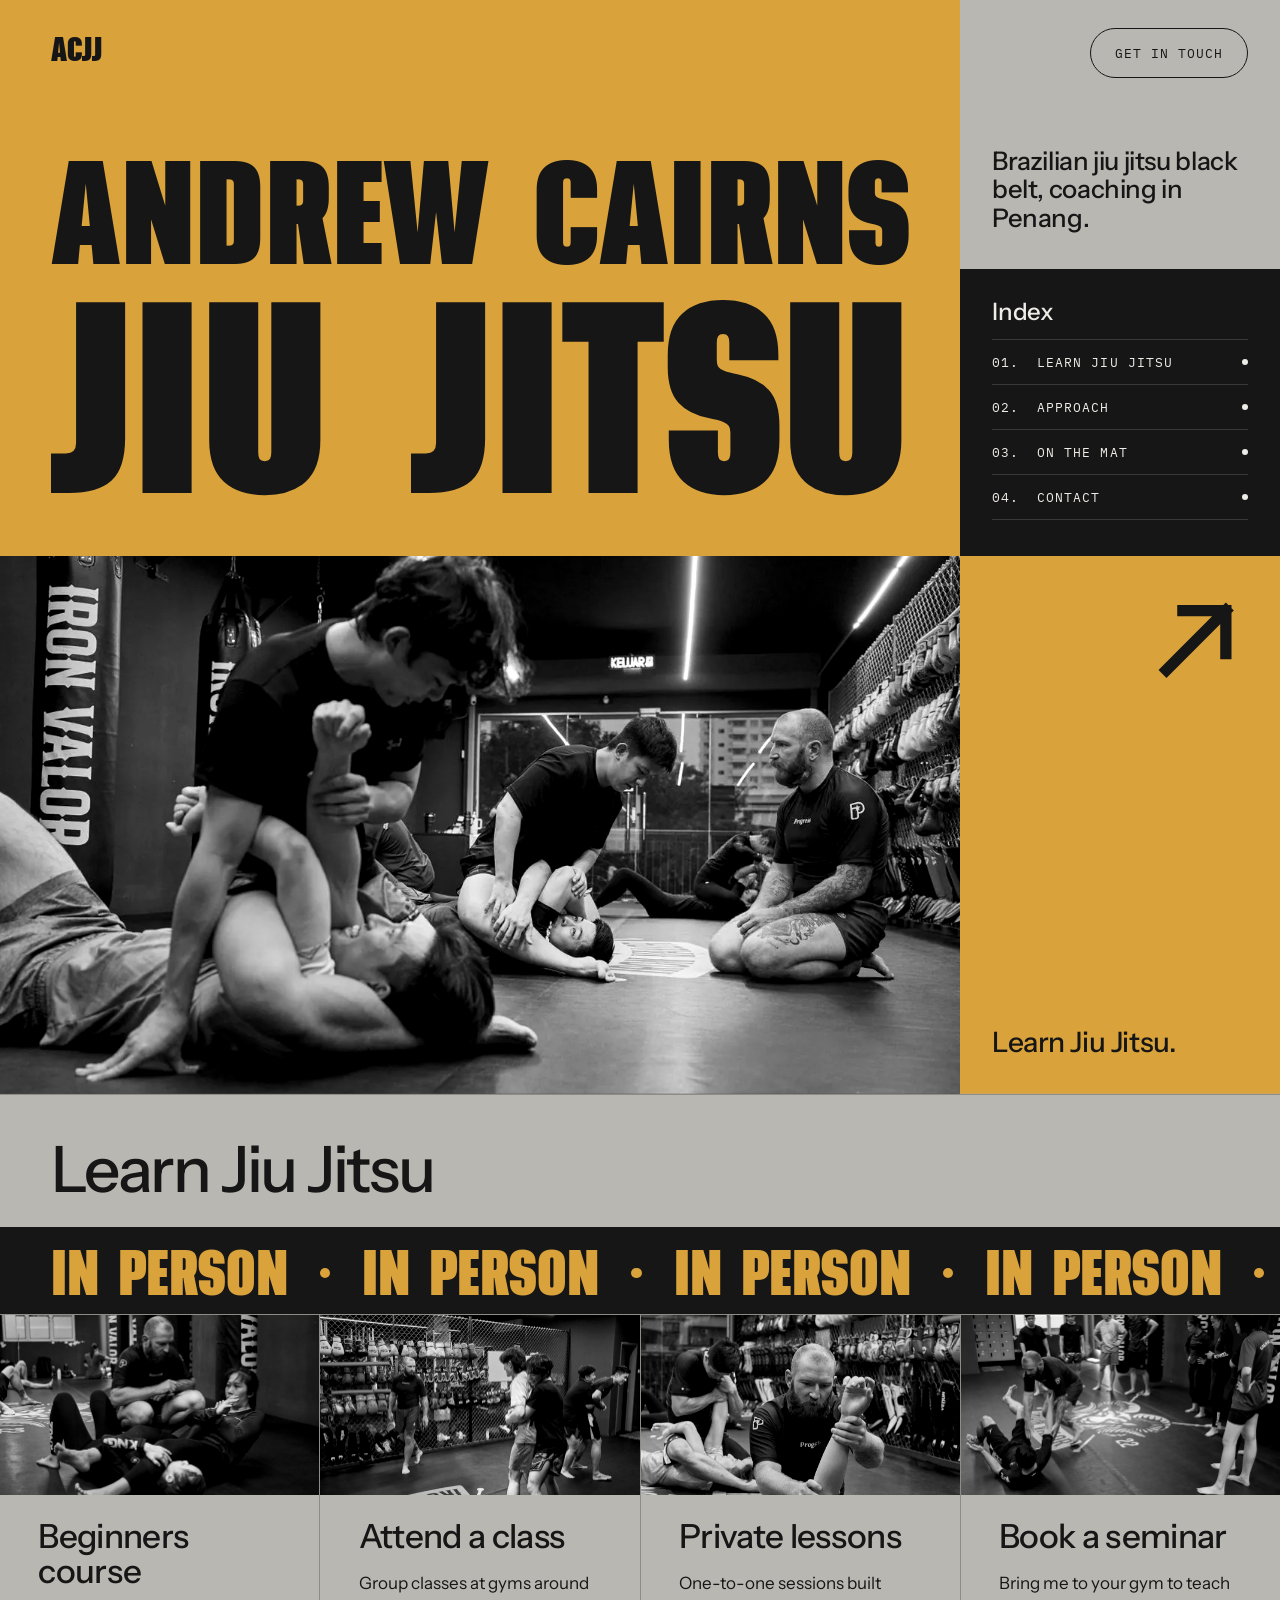
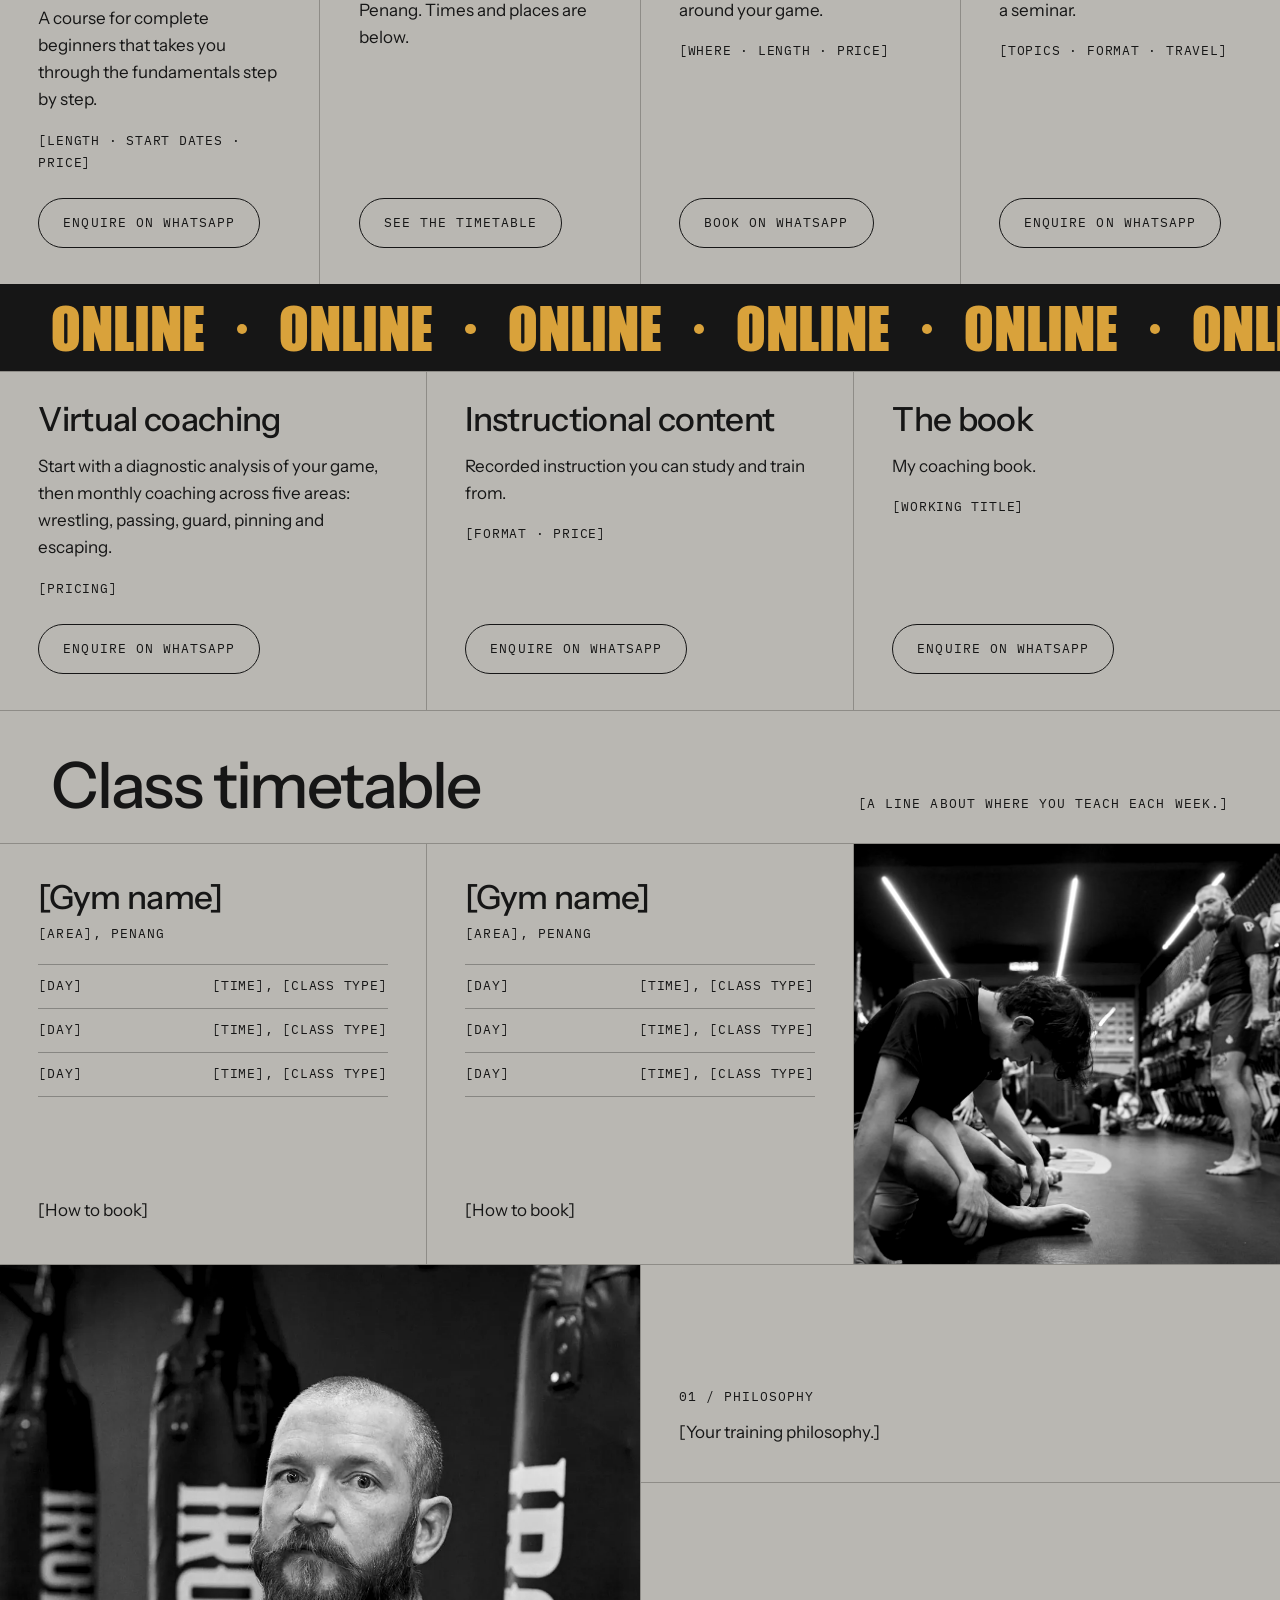
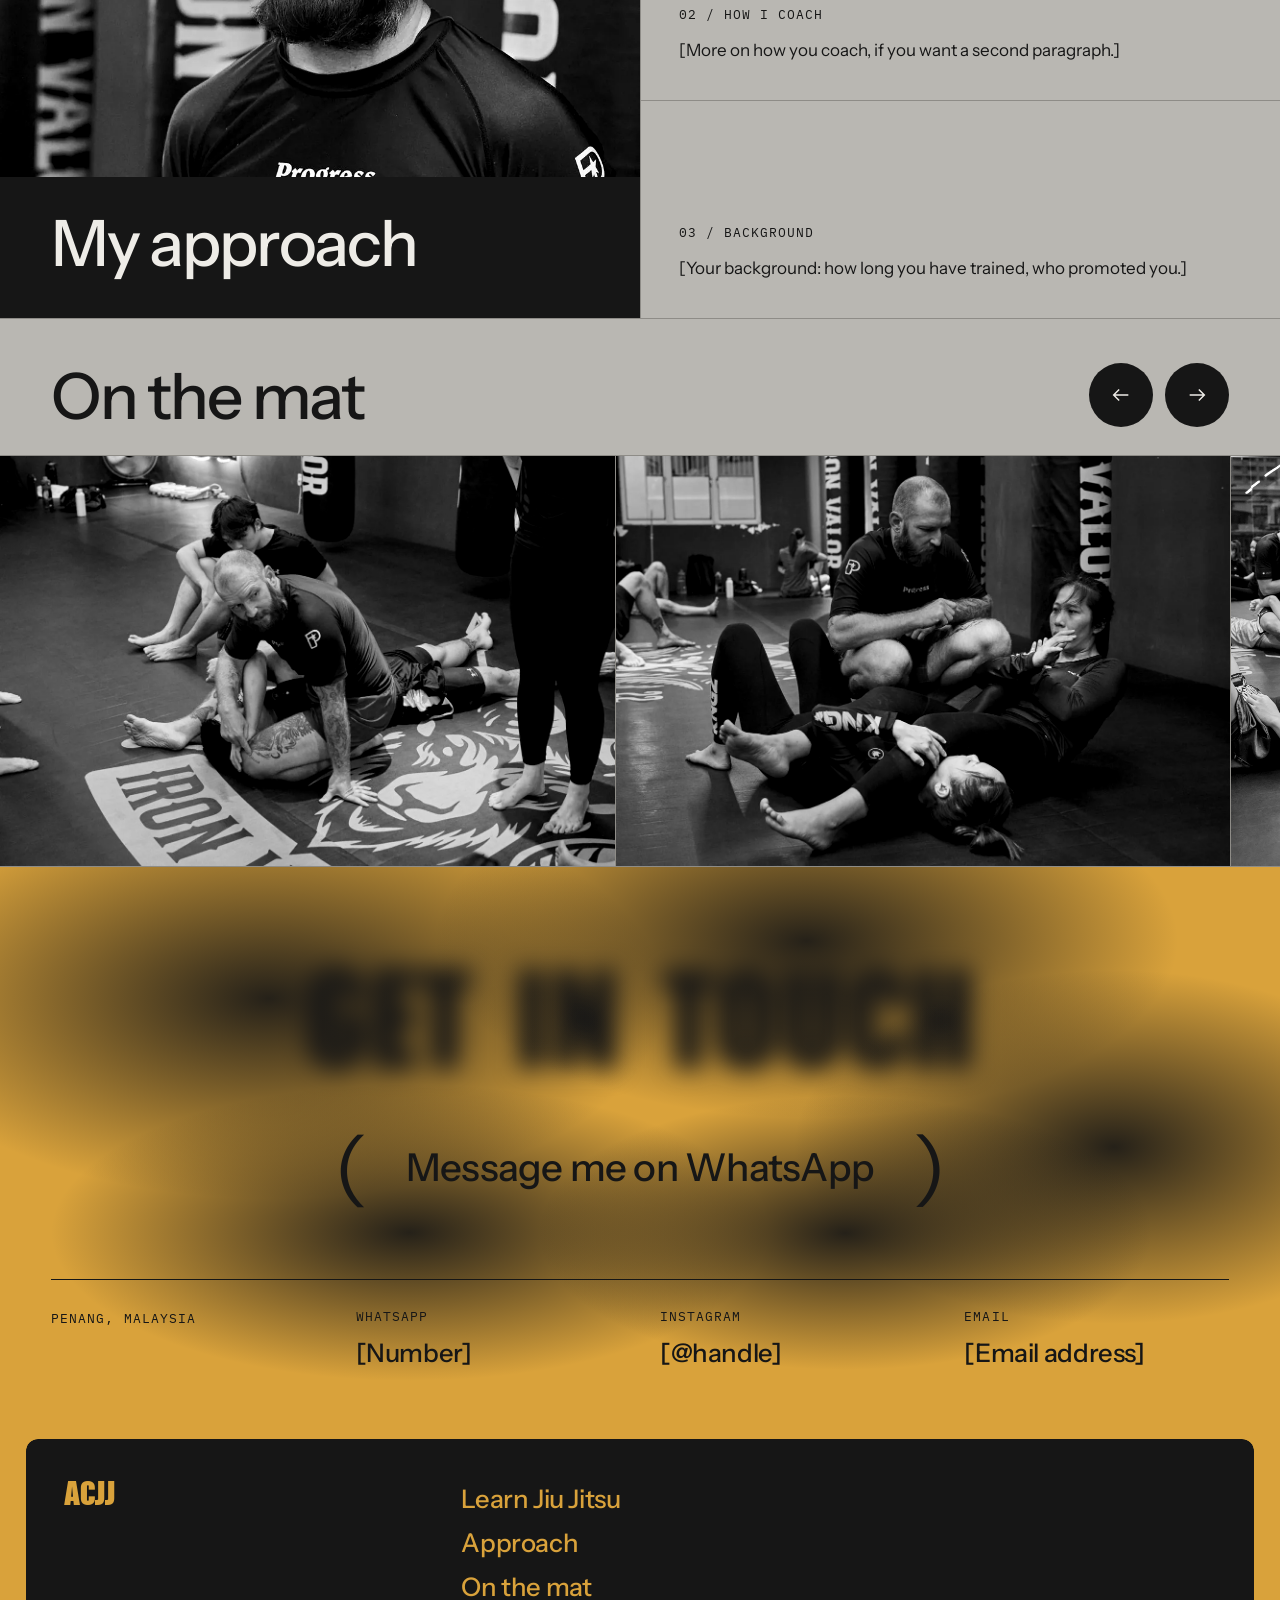
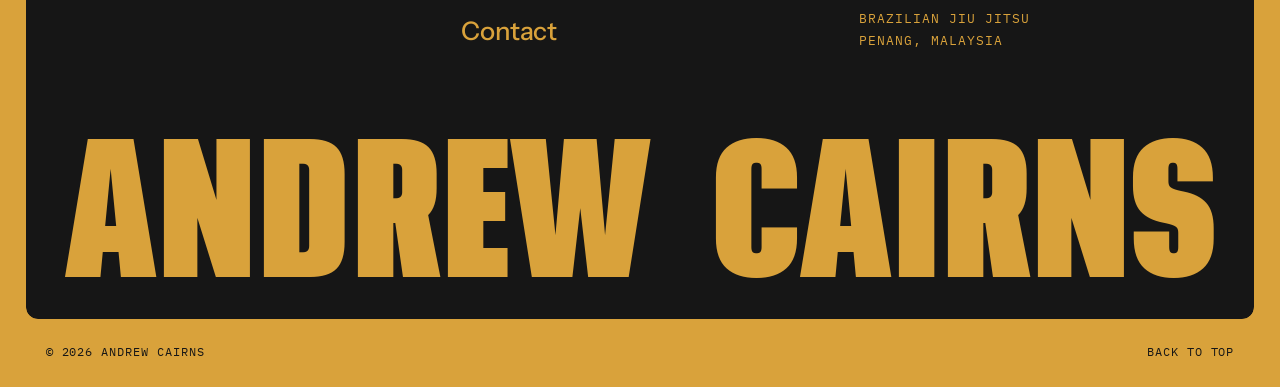
==== commit 30c82786: "Update index.html" ====
--- a/work/ACJJ/index.html
+++ b/work/ACJJ/index.html
@@ -89,6 +89,7 @@
 }
 #top .rf-sr{position:absolute;width:1px;height:1px;overflow:hidden;clip-path:inset(50%);white-space:nowrap}
 #top .mq-track{animation:mq-run 50s linear infinite}
+#top .mq-rev .mq-track{animation-duration:40s;animation-direction:reverse}
 #top .mq-band:hover .mq-track{animation-play-state:paused}
 @keyframes mq-run{to{transform:translateX(-50%)}}
 @media (prefers-reduced-motion:reduce){#top .mq-track{animation:none!important}}
@@ -141,7 +142,7 @@
 <div style="padding: clamp(32px, 3.67vw, 44px) clamp(20px, 4vw, 56px) 28px">
 <h2 id="work-title" data-reveal="up" style="margin: 0; font-size: clamp(44px, 5vw, 76px); line-height: 0.95; font-weight: 500; letter-spacing: -0.035em">Learn Jiu Jitsu</h2>
 </div>
-<h3 class="mq-band" style="position: relative; margin: 0; overflow: hidden; padding: clamp(18px, 2.2vw, 30px) 0 clamp(14px, 1.8vw, 24px) clamp(20px, 4vw, 56px); background: #161616; color: var(--acc); font-family: 'FFF AZADLIQ', Impact, 'Arial Narrow', sans-serif; font-weight: 400; font-size: clamp(56px, 8vw, 128px); line-height: 0.9; text-transform: uppercase"><span class="rf-sr">In person</span><span class="mq-track" aria-hidden="true" style="display: flex; align-items: center; width: max-content; white-space: nowrap"><span style="display: inline-flex; align-items: center; flex: 0 0 auto"><span>In person</span><span class="mq-dot" style="flex: 0 0 auto; width: 0.16em; height: 0.16em; margin: 0 0.5em; border-radius: 50%; background: currentColor"></span></span><span style="display: inline-flex; align-items: center; flex: 0 0 auto"><span>In person</span><span class="mq-dot" style="flex: 0 0 auto; width: 0.16em; height: 0.16em; margin: 0 0.5em; border-radius: 50%; background: currentColor"></span></span><span style="display: inline-flex; align-items: center; flex: 0 0 auto"><span>In person</span><span class="mq-dot" style="flex: 0 0 auto; width: 0.16em; height: 0.16em; margin: 0 0.5em; border-radius: 50%; background: currentColor"></span></span><span style="display: inline-flex; align-items: center; flex: 0 0 auto"><span>In person</span><span class="mq-dot" style="flex: 0 0 auto; width: 0.16em; height: 0.16em; margin: 0 0.5em; border-radius: 50%; background: currentColor"></span></span><span style="display: inline-flex; align-items: center; flex: 0 0 auto"><span>In person</span><span class="mq-dot" style="flex: 0 0 auto; width: 0.16em; height: 0.16em; margin: 0 0.5em; border-radius: 50%; background: currentColor"></span></span><span style="display: inline-flex; align-items: center; flex: 0 0 auto"><span>In person</span><span class="mq-dot" style="flex: 0 0 auto; width: 0.16em; height: 0.16em; margin: 0 0.5em; border-radius: 50%; background: currentColor"></span></span><span style="display: inline-flex; align-items: center; flex: 0 0 auto"><span>In person</span><span class="mq-dot" style="flex: 0 0 auto; width: 0.16em; height: 0.16em; margin: 0 0.5em; border-radius: 50%; background: currentColor"></span></span><span style="display: inline-flex; align-items: center; flex: 0 0 auto"><span>In person</span><span class="mq-dot" style="flex: 0 0 auto; width: 0.16em; height: 0.16em; margin: 0 0.5em; border-radius: 50%; background: currentColor"></span></span><span style="display: inline-flex; align-items: center; flex: 0 0 auto"><span>In person</span><span class="mq-dot" style="flex: 0 0 auto; width: 0.16em; height: 0.16em; margin: 0 0.5em; border-radius: 50%; background: currentColor"></span></span><span style="display: inline-flex; align-items: center; flex: 0 0 auto"><span>In person</span><span class="mq-dot" style="flex: 0 0 auto; width: 0.16em; height: 0.16em; margin: 0 0.5em; border-radius: 50%; background: currentColor"></span></span><span style="display: inline-flex; align-items: center; flex: 0 0 auto"><span>In person</span><span class="mq-dot" style="flex: 0 0 auto; width: 0.16em; height: 0.16em; margin: 0 0.5em; border-radius: 50%; background: currentColor"></span></span><span style="display: inline-flex; align-items: center; flex: 0 0 auto"><span>In person</span><span class="mq-dot" style="flex: 0 0 auto; width: 0.16em; height: 0.16em; margin: 0 0.5em; border-radius: 50%; background: currentColor"></span></span></span></h3>
+<h3 class="mq-band" style="position: relative; margin: 0; overflow: hidden; padding: 0.26em 0 0.2em clamp(20px, 4vw, 56px); background: #161616; color: var(--acc); font-family: 'FFF AZADLIQ', Impact, 'Arial Narrow', sans-serif; font-weight: 400; font-size: clamp(36px, 5vw, 76px); line-height: 0.9; text-transform: uppercase"><span class="rf-sr">In person</span><span class="mq-track" aria-hidden="true" style="display: flex; align-items: center; width: max-content; white-space: nowrap"><span style="display: inline-flex; align-items: center; flex: 0 0 auto"><span>In person</span><span class="mq-dot" style="flex: 0 0 auto; width: 0.16em; height: 0.16em; margin: 0 0.5em; border-radius: 50%; background: currentColor"></span></span><span style="display: inline-flex; align-items: center; flex: 0 0 auto"><span>In person</span><span class="mq-dot" style="flex: 0 0 auto; width: 0.16em; height: 0.16em; margin: 0 0.5em; border-radius: 50%; background: currentColor"></span></span><span style="display: inline-flex; align-items: center; flex: 0 0 auto"><span>In person</span><span class="mq-dot" style="flex: 0 0 auto; width: 0.16em; height: 0.16em; margin: 0 0.5em; border-radius: 50%; background: currentColor"></span></span><span style="display: inline-flex; align-items: center; flex: 0 0 auto"><span>In person</span><span class="mq-dot" style="flex: 0 0 auto; width: 0.16em; height: 0.16em; margin: 0 0.5em; border-radius: 50%; background: currentColor"></span></span><span style="display: inline-flex; align-items: center; flex: 0 0 auto"><span>In person</span><span class="mq-dot" style="flex: 0 0 auto; width: 0.16em; height: 0.16em; margin: 0 0.5em; border-radius: 50%; background: currentColor"></span></span><span style="display: inline-flex; align-items: center; flex: 0 0 auto"><span>In person</span><span class="mq-dot" style="flex: 0 0 auto; width: 0.16em; height: 0.16em; margin: 0 0.5em; border-radius: 50%; background: currentColor"></span></span><span style="display: inline-flex; align-items: center; flex: 0 0 auto"><span>In person</span><span class="mq-dot" style="flex: 0 0 auto; width: 0.16em; height: 0.16em; margin: 0 0.5em; border-radius: 50%; background: currentColor"></span></span><span style="display: inline-flex; align-items: center; flex: 0 0 auto"><span>In person</span><span class="mq-dot" style="flex: 0 0 auto; width: 0.16em; height: 0.16em; margin: 0 0.5em; border-radius: 50%; background: currentColor"></span></span><span style="display: inline-flex; align-items: center; flex: 0 0 auto"><span>In person</span><span class="mq-dot" style="flex: 0 0 auto; width: 0.16em; height: 0.16em; margin: 0 0.5em; border-radius: 50%; background: currentColor"></span></span><span style="display: inline-flex; align-items: center; flex: 0 0 auto"><span>In person</span><span class="mq-dot" style="flex: 0 0 auto; width: 0.16em; height: 0.16em; margin: 0 0.5em; border-radius: 50%; background: currentColor"></span></span><span style="display: inline-flex; align-items: center; flex: 0 0 auto"><span>In person</span><span class="mq-dot" style="flex: 0 0 auto; width: 0.16em; height: 0.16em; margin: 0 0.5em; border-radius: 50%; background: currentColor"></span></span><span style="display: inline-flex; align-items: center; flex: 0 0 auto"><span>In person</span><span class="mq-dot" style="flex: 0 0 auto; width: 0.16em; height: 0.16em; margin: 0 0.5em; border-radius: 50%; background: currentColor"></span></span><span style="display: inline-flex; align-items: center; flex: 0 0 auto"><span>In person</span><span class="mq-dot" style="flex: 0 0 auto; width: 0.16em; height: 0.16em; margin: 0 0.5em; border-radius: 50%; background: currentColor"></span></span><span style="display: inline-flex; align-items: center; flex: 0 0 auto"><span>In person</span><span class="mq-dot" style="flex: 0 0 auto; width: 0.16em; height: 0.16em; margin: 0 0.5em; border-radius: 50%; background: currentColor"></span></span><span style="display: inline-flex; align-items: center; flex: 0 0 auto"><span>In person</span><span class="mq-dot" style="flex: 0 0 auto; width: 0.16em; height: 0.16em; margin: 0 0.5em; border-radius: 50%; background: currentColor"></span></span><span style="display: inline-flex; align-items: center; flex: 0 0 auto"><span>In person</span><span class="mq-dot" style="flex: 0 0 auto; width: 0.16em; height: 0.16em; margin: 0 0.5em; border-radius: 50%; background: currentColor"></span></span><span style="display: inline-flex; align-items: center; flex: 0 0 auto"><span>In person</span><span class="mq-dot" style="flex: 0 0 auto; width: 0.16em; height: 0.16em; margin: 0 0.5em; border-radius: 50%; background: currentColor"></span></span><span style="display: inline-flex; align-items: center; flex: 0 0 auto"><span>In person</span><span class="mq-dot" style="flex: 0 0 auto; width: 0.16em; height: 0.16em; margin: 0 0.5em; border-radius: 50%; background: currentColor"></span></span><span style="display: inline-flex; align-items: center; flex: 0 0 auto"><span>In person</span><span class="mq-dot" style="flex: 0 0 auto; width: 0.16em; height: 0.16em; margin: 0 0.5em; border-radius: 50%; background: currentColor"></span></span><span style="display: inline-flex; align-items: center; flex: 0 0 auto"><span>In person</span><span class="mq-dot" style="flex: 0 0 auto; width: 0.16em; height: 0.16em; margin: 0 0.5em; border-radius: 50%; background: currentColor"></span></span></span></h3>
 <div class="g-four" style="display: grid; grid-template-columns: repeat(4, minmax(0, 1fr)); gap: 1px; background: #8E8C87; border-top: 1px solid #8E8C87">
 <article class="rf-offer rf-tall" data-reveal="up" style="--d: 0ms; min-width: 0; display: flex; flex-direction: column; gap: 16px; padding: 30px clamp(20px, 3vw, 44px) 36px; background: #B9B7B2">
 <div class="rf-zoom" style="flex: 0 0 auto; position: relative; margin: -30px calc(clamp(20px, 3vw, 44px) * -1) 8px; aspect-ratio: 16 / 9; overflow: hidden; background: #2A2A2A"><img class="rf-ph" src="images/coaching-guard.webp" alt="Andrew crouched beside two students, coaching them through a guard position" loading="lazy" style="position: absolute; inset: 0; width: 100%; height: 100%; object-fit: cover; object-position: 50% 30%"></div>
@@ -171,7 +172,7 @@
 <a class="rf-btn" href="https://wa.me/" style="margin-top: auto; align-self: flex-start; display: inline-flex; align-items: center; min-height: 48px; padding: 0 24px; border: 1px solid #161616; border-radius: 999px; font-family: 'IBM Plex Mono', ui-monospace, Menlo, monospace; font-size: 13px; letter-spacing: 0.08em; text-transform: uppercase; text-decoration: none">Enquire on WhatsApp</a>
 </article>
 </div>
-<h3 class="mq-band" style="position: relative; margin: 0; overflow: hidden; padding: clamp(18px, 2.2vw, 30px) 0 clamp(14px, 1.8vw, 24px) clamp(20px, 4vw, 56px); background: #161616; color: var(--acc); font-family: 'FFF AZADLIQ', Impact, 'Arial Narrow', sans-serif; font-weight: 400; font-size: clamp(56px, 8vw, 128px); line-height: 0.9; text-transform: uppercase"><span class="rf-sr">Online</span><span class="mq-track" aria-hidden="true" style="display: flex; align-items: center; width: max-content; white-space: nowrap"><span style="display: inline-flex; align-items: center; flex: 0 0 auto"><span>Online</span><span class="mq-dot" style="flex: 0 0 auto; width: 0.16em; height: 0.16em; margin: 0 0.5em; border-radius: 50%; background: currentColor"></span></span><span style="display: inline-flex; align-items: center; flex: 0 0 auto"><span>Online</span><span class="mq-dot" style="flex: 0 0 auto; width: 0.16em; height: 0.16em; margin: 0 0.5em; border-radius: 50%; background: currentColor"></span></span><span style="display: inline-flex; align-items: center; flex: 0 0 auto"><span>Online</span><span class="mq-dot" style="flex: 0 0 auto; width: 0.16em; height: 0.16em; margin: 0 0.5em; border-radius: 50%; background: currentColor"></span></span><span style="display: inline-flex; align-items: center; flex: 0 0 auto"><span>Online</span><span class="mq-dot" style="flex: 0 0 auto; width: 0.16em; height: 0.16em; margin: 0 0.5em; border-radius: 50%; background: currentColor"></span></span><span style="display: inline-flex; align-items: center; flex: 0 0 auto"><span>Online</span><span class="mq-dot" style="flex: 0 0 auto; width: 0.16em; height: 0.16em; margin: 0 0.5em; border-radius: 50%; background: currentColor"></span></span><span style="display: inline-flex; align-items: center; flex: 0 0 auto"><span>Online</span><span class="mq-dot" style="flex: 0 0 auto; width: 0.16em; height: 0.16em; margin: 0 0.5em; border-radius: 50%; background: currentColor"></span></span><span style="display: inline-flex; align-items: center; flex: 0 0 auto"><span>Online</span><span class="mq-dot" style="flex: 0 0 auto; width: 0.16em; height: 0.16em; margin: 0 0.5em; border-radius: 50%; background: currentColor"></span></span><span style="display: inline-flex; align-items: center; flex: 0 0 auto"><span>Online</span><span class="mq-dot" style="flex: 0 0 auto; width: 0.16em; height: 0.16em; margin: 0 0.5em; border-radius: 50%; background: currentColor"></span></span><span style="display: inline-flex; align-items: center; flex: 0 0 auto"><span>Online</span><span class="mq-dot" style="flex: 0 0 auto; width: 0.16em; height: 0.16em; margin: 0 0.5em; border-radius: 50%; background: currentColor"></span></span><span style="display: inline-flex; align-items: center; flex: 0 0 auto"><span>Online</span><span class="mq-dot" style="flex: 0 0 auto; width: 0.16em; height: 0.16em; margin: 0 0.5em; border-radius: 50%; background: currentColor"></span></span><span style="display: inline-flex; align-items: center; flex: 0 0 auto"><span>Online</span><span class="mq-dot" style="flex: 0 0 auto; width: 0.16em; height: 0.16em; margin: 0 0.5em; border-radius: 50%; background: currentColor"></span></span><span style="display: inline-flex; align-items: center; flex: 0 0 auto"><span>Online</span><span class="mq-dot" style="flex: 0 0 auto; width: 0.16em; height: 0.16em; margin: 0 0.5em; border-radius: 50%; background: currentColor"></span></span></span></h3>
+<h3 class="mq-band mq-rev" style="position: relative; margin: 0; overflow: hidden; padding: 0.26em 0 0.2em clamp(20px, 4vw, 56px); background: #161616; color: var(--acc); font-family: 'FFF AZADLIQ', Impact, 'Arial Narrow', sans-serif; font-weight: 400; font-size: clamp(36px, 5vw, 76px); line-height: 0.9; text-transform: uppercase"><span class="rf-sr">Online</span><span class="mq-track" aria-hidden="true" style="display: flex; align-items: center; width: max-content; white-space: nowrap"><span style="display: inline-flex; align-items: center; flex: 0 0 auto"><span>Online</span><span class="mq-dot" style="flex: 0 0 auto; width: 0.16em; height: 0.16em; margin: 0 0.5em; border-radius: 50%; background: currentColor"></span></span><span style="display: inline-flex; align-items: center; flex: 0 0 auto"><span>Online</span><span class="mq-dot" style="flex: 0 0 auto; width: 0.16em; height: 0.16em; margin: 0 0.5em; border-radius: 50%; background: currentColor"></span></span><span style="display: inline-flex; align-items: center; flex: 0 0 auto"><span>Online</span><span class="mq-dot" style="flex: 0 0 auto; width: 0.16em; height: 0.16em; margin: 0 0.5em; border-radius: 50%; background: currentColor"></span></span><span style="display: inline-flex; align-items: center; flex: 0 0 auto"><span>Online</span><span class="mq-dot" style="flex: 0 0 auto; width: 0.16em; height: 0.16em; margin: 0 0.5em; border-radius: 50%; background: currentColor"></span></span><span style="display: inline-flex; align-items: center; flex: 0 0 auto"><span>Online</span><span class="mq-dot" style="flex: 0 0 auto; width: 0.16em; height: 0.16em; margin: 0 0.5em; border-radius: 50%; background: currentColor"></span></span><span style="display: inline-flex; align-items: center; flex: 0 0 auto"><span>Online</span><span class="mq-dot" style="flex: 0 0 auto; width: 0.16em; height: 0.16em; margin: 0 0.5em; border-radius: 50%; background: currentColor"></span></span><span style="display: inline-flex; align-items: center; flex: 0 0 auto"><span>Online</span><span class="mq-dot" style="flex: 0 0 auto; width: 0.16em; height: 0.16em; margin: 0 0.5em; border-radius: 50%; background: currentColor"></span></span><span style="display: inline-flex; align-items: center; flex: 0 0 auto"><span>Online</span><span class="mq-dot" style="flex: 0 0 auto; width: 0.16em; height: 0.16em; margin: 0 0.5em; border-radius: 50%; background: currentColor"></span></span><span style="display: inline-flex; align-items: center; flex: 0 0 auto"><span>Online</span><span class="mq-dot" style="flex: 0 0 auto; width: 0.16em; height: 0.16em; margin: 0 0.5em; border-radius: 50%; background: currentColor"></span></span><span style="display: inline-flex; align-items: center; flex: 0 0 auto"><span>Online</span><span class="mq-dot" style="flex: 0 0 auto; width: 0.16em; height: 0.16em; margin: 0 0.5em; border-radius: 50%; background: currentColor"></span></span><span style="display: inline-flex; align-items: center; flex: 0 0 auto"><span>Online</span><span class="mq-dot" style="flex: 0 0 auto; width: 0.16em; height: 0.16em; margin: 0 0.5em; border-radius: 50%; background: currentColor"></span></span><span style="display: inline-flex; align-items: center; flex: 0 0 auto"><span>Online</span><span class="mq-dot" style="flex: 0 0 auto; width: 0.16em; height: 0.16em; margin: 0 0.5em; border-radius: 50%; background: currentColor"></span></span><span style="display: inline-flex; align-items: center; flex: 0 0 auto"><span>Online</span><span class="mq-dot" style="flex: 0 0 auto; width: 0.16em; height: 0.16em; margin: 0 0.5em; border-radius: 50%; background: currentColor"></span></span><span style="display: inline-flex; align-items: center; flex: 0 0 auto"><span>Online</span><span class="mq-dot" style="flex: 0 0 auto; width: 0.16em; height: 0.16em; margin: 0 0.5em; border-radius: 50%; background: currentColor"></span></span><span style="display: inline-flex; align-items: center; flex: 0 0 auto"><span>Online</span><span class="mq-dot" style="flex: 0 0 auto; width: 0.16em; height: 0.16em; margin: 0 0.5em; border-radius: 50%; background: currentColor"></span></span><span style="display: inline-flex; align-items: center; flex: 0 0 auto"><span>Online</span><span class="mq-dot" style="flex: 0 0 auto; width: 0.16em; height: 0.16em; margin: 0 0.5em; border-radius: 50%; background: currentColor"></span></span><span style="display: inline-flex; align-items: center; flex: 0 0 auto"><span>Online</span><span class="mq-dot" style="flex: 0 0 auto; width: 0.16em; height: 0.16em; margin: 0 0.5em; border-radius: 50%; background: currentColor"></span></span><span style="display: inline-flex; align-items: center; flex: 0 0 auto"><span>Online</span><span class="mq-dot" style="flex: 0 0 auto; width: 0.16em; height: 0.16em; margin: 0 0.5em; border-radius: 50%; background: currentColor"></span></span><span style="display: inline-flex; align-items: center; flex: 0 0 auto"><span>Online</span><span class="mq-dot" style="flex: 0 0 auto; width: 0.16em; height: 0.16em; margin: 0 0.5em; border-radius: 50%; background: currentColor"></span></span><span style="display: inline-flex; align-items: center; flex: 0 0 auto"><span>Online</span><span class="mq-dot" style="flex: 0 0 auto; width: 0.16em; height: 0.16em; margin: 0 0.5em; border-radius: 50%; background: currentColor"></span></span></span></h3>
 <div style="display: grid; grid-template-columns: repeat(auto-fit, minmax(min(100%, 340px), 1fr)); gap: 1px; background: #8E8C87; border-top: 1px solid #8E8C87">
 <article class="rf-offer" data-reveal="up" style="--d: 0ms; min-width: 0; display: flex; flex-direction: column; gap: 16px; padding: 30px clamp(20px, 3vw, 44px) 36px; background: #B9B7B2">
 <h4 style="margin: 0; font-size: clamp(28px, 2.6vw, 38px); line-height: 1.05; font-weight: 500; letter-spacing: -0.02em">Virtual coaching</h4>
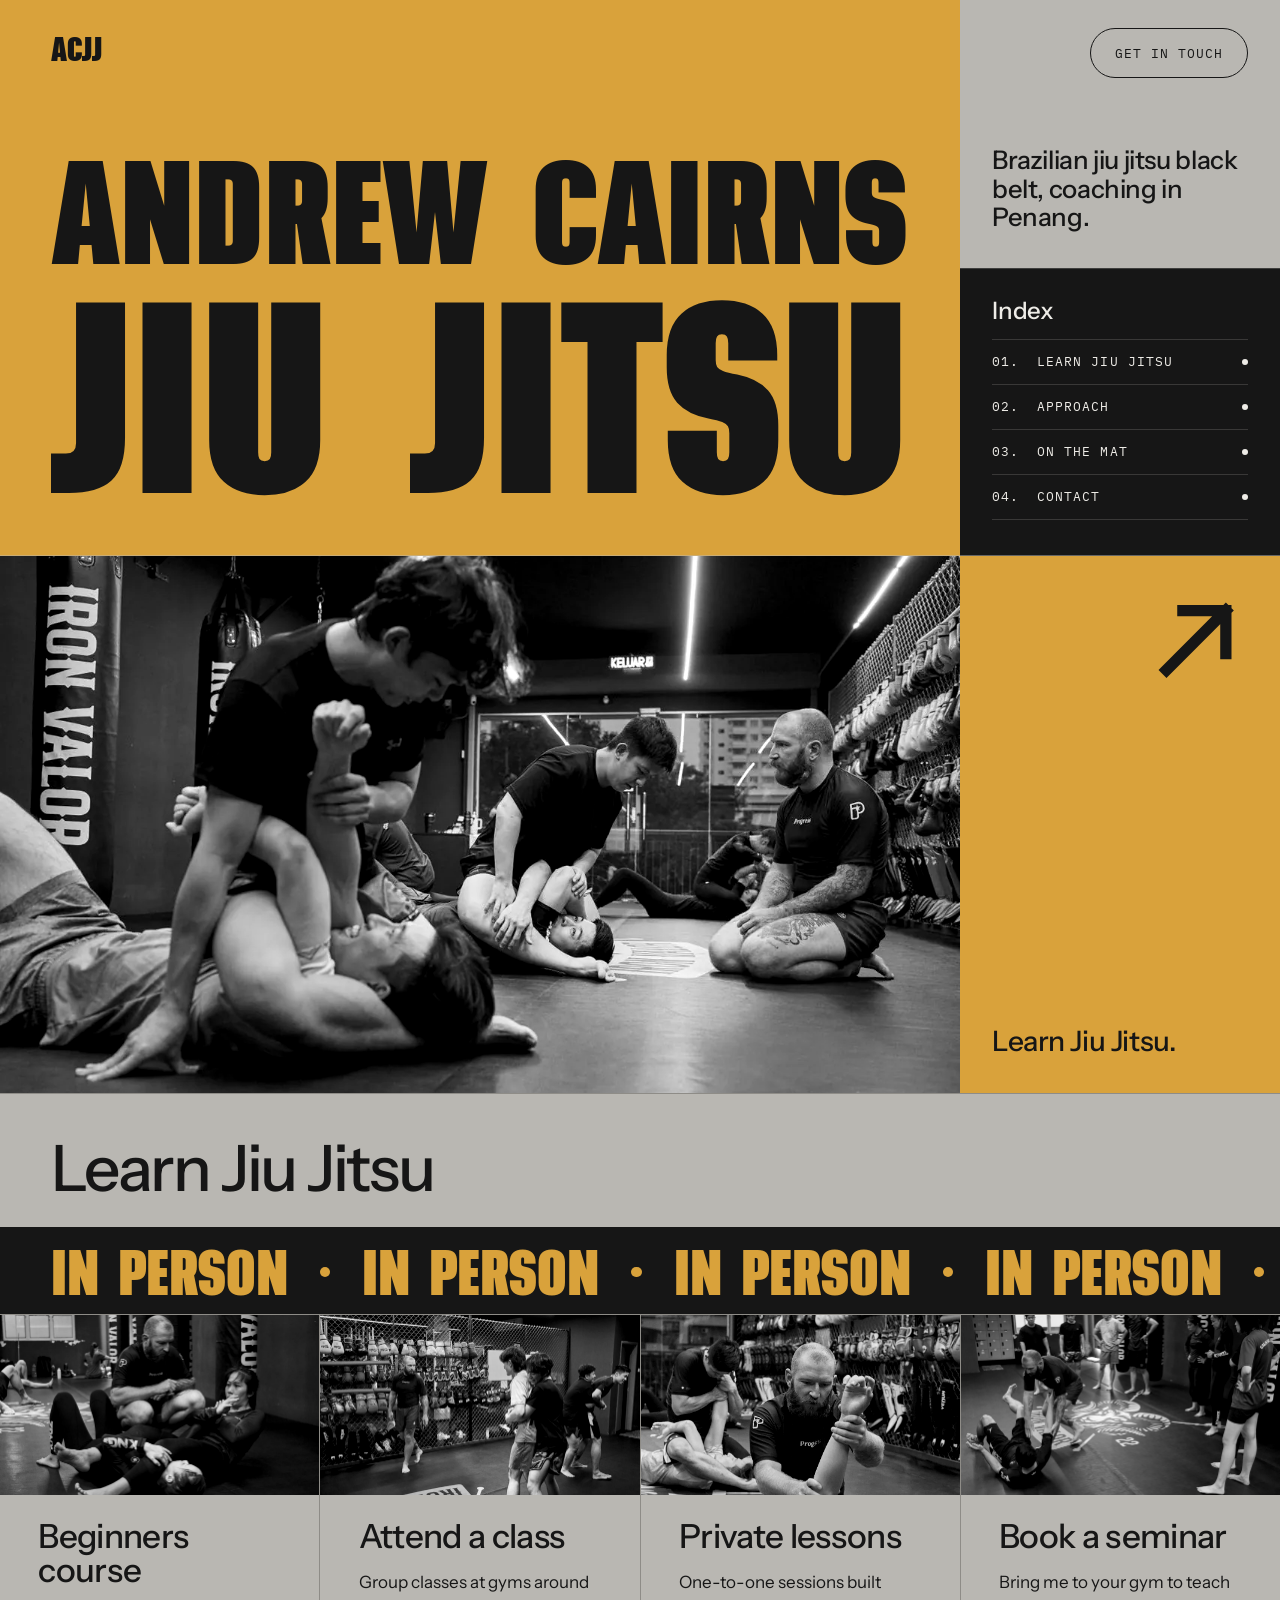
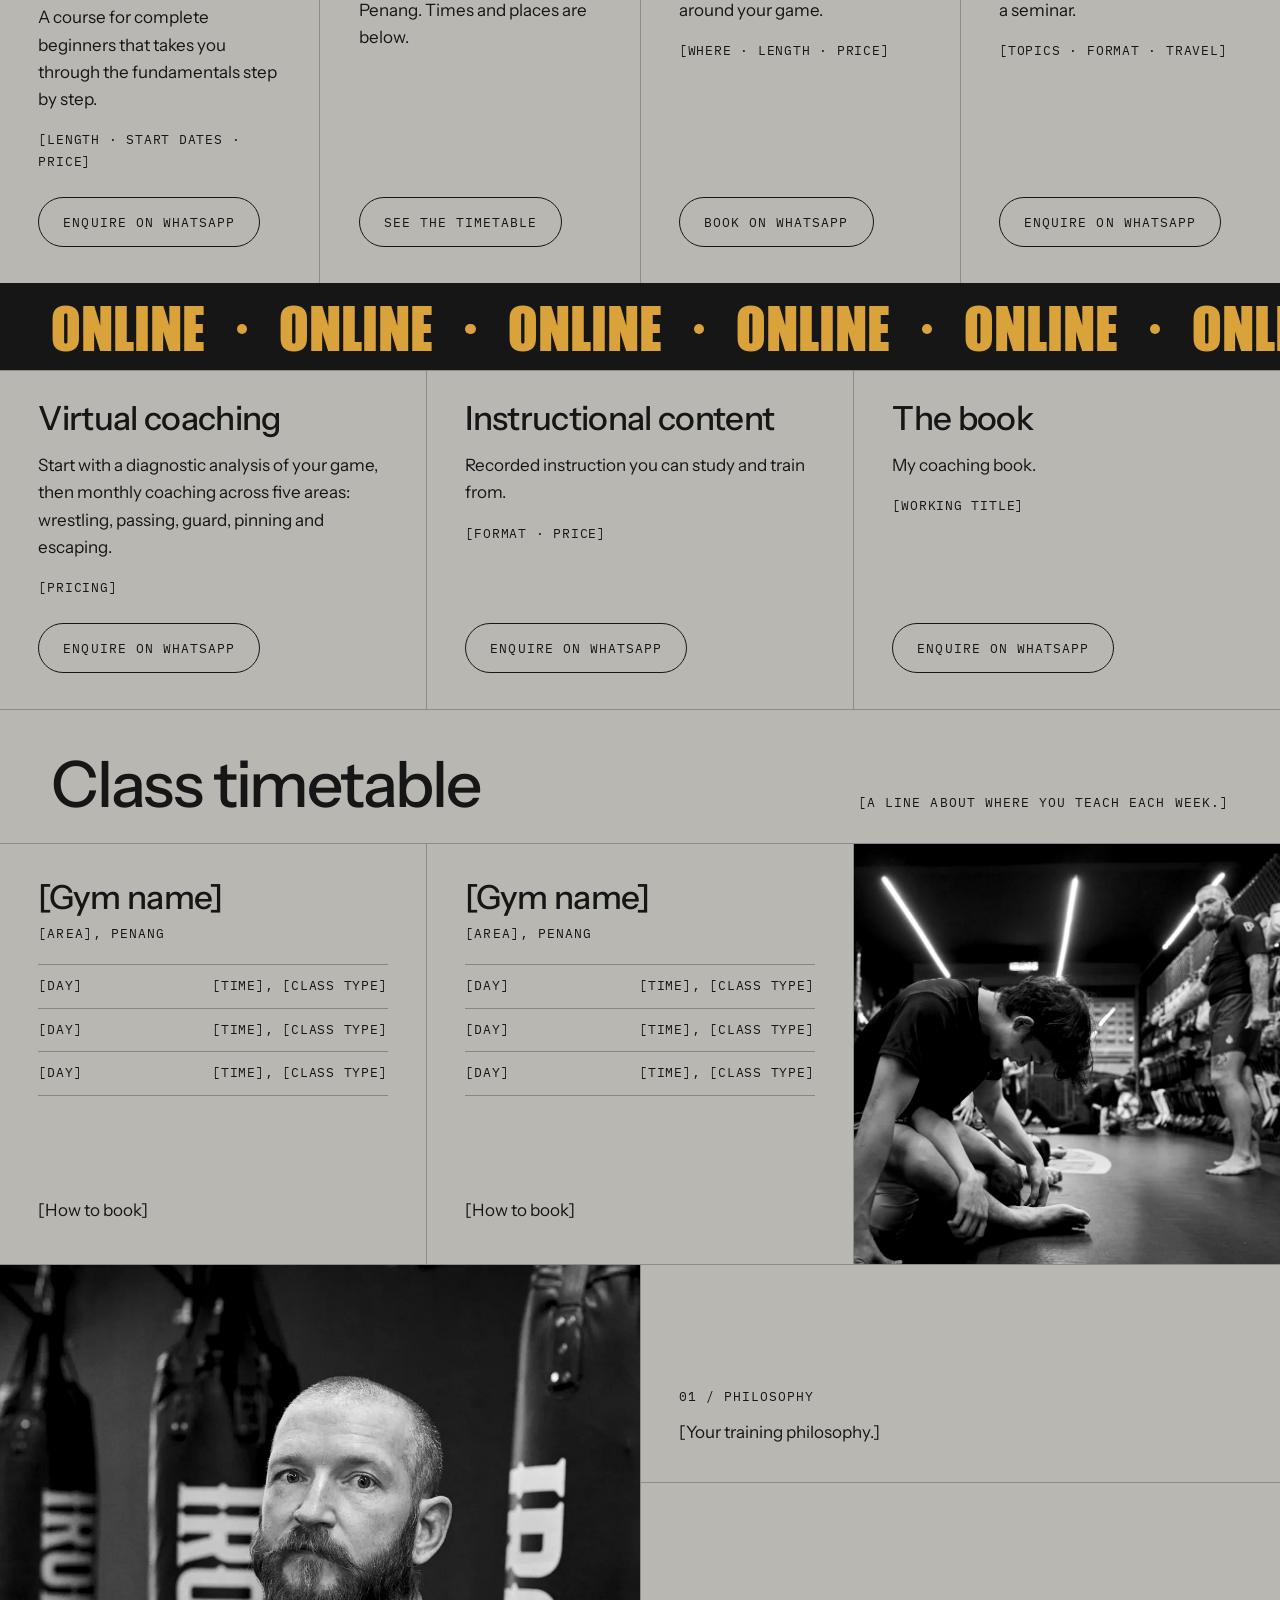
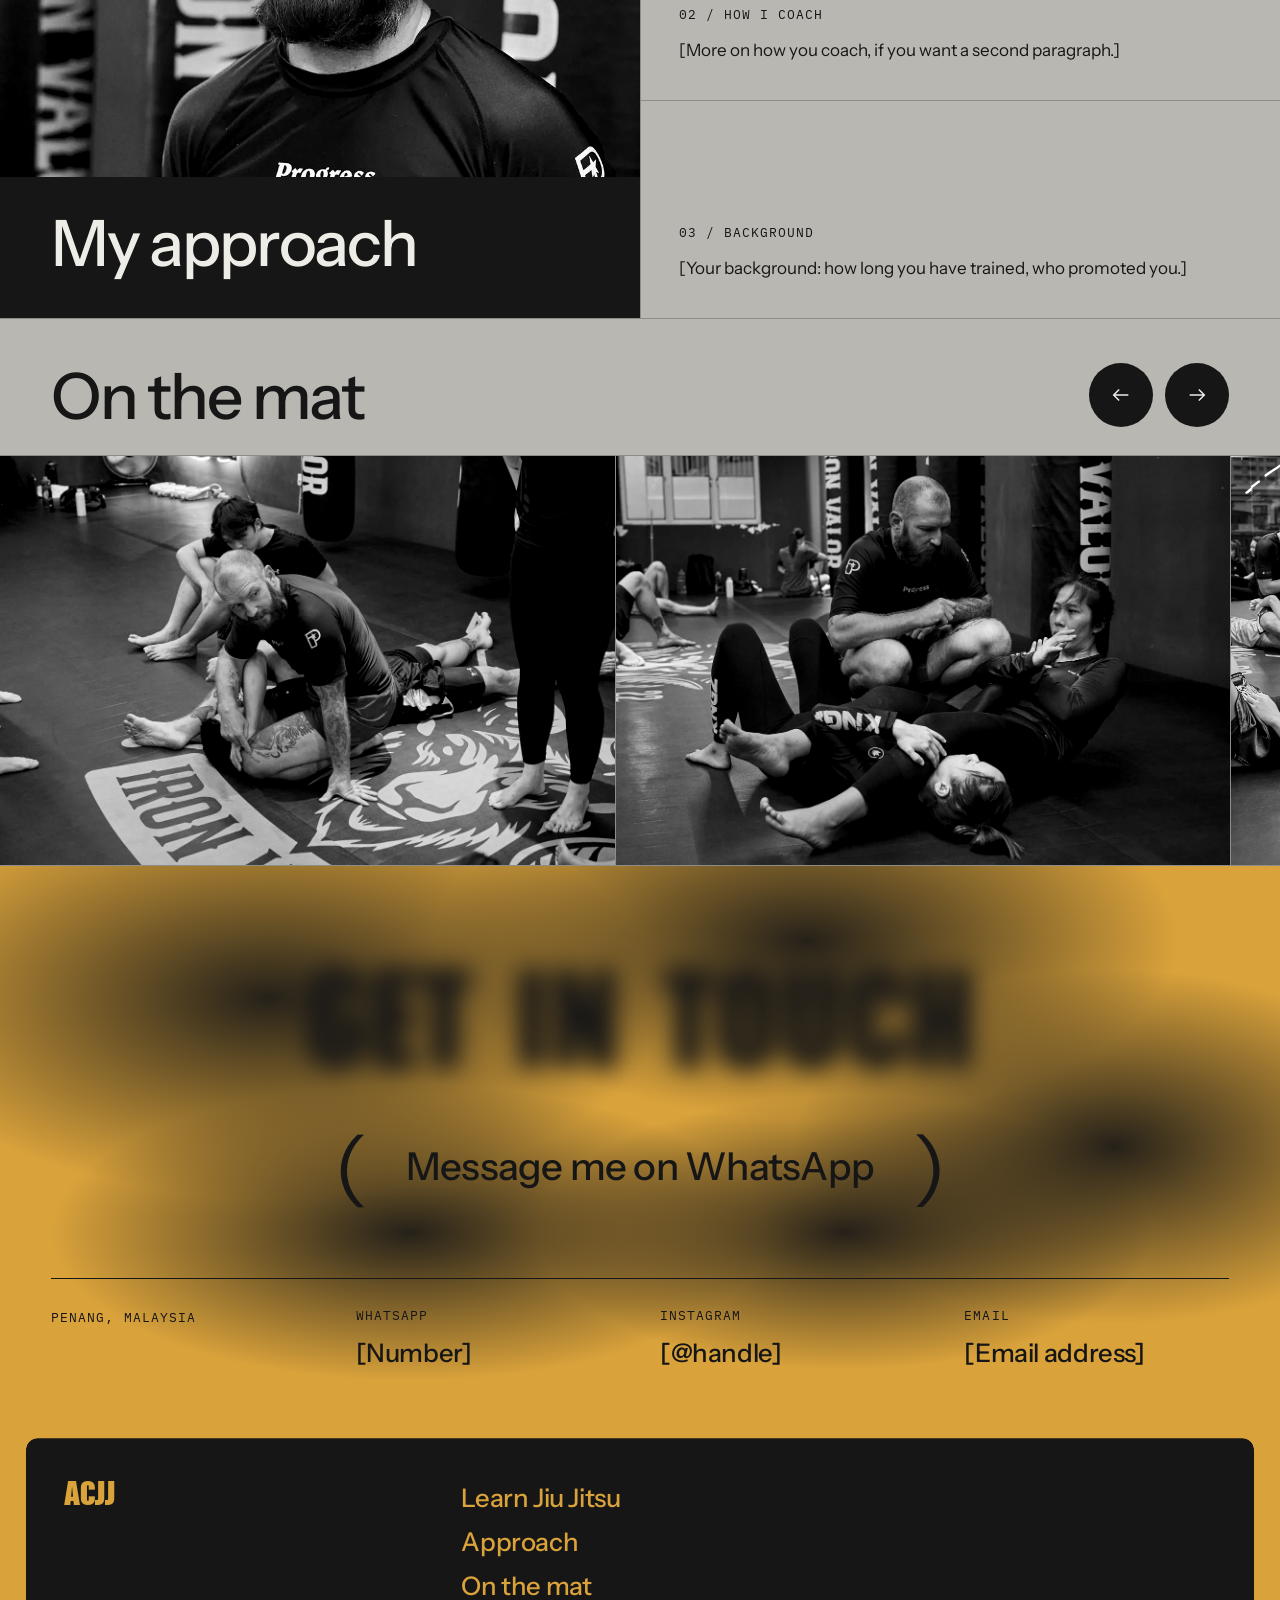
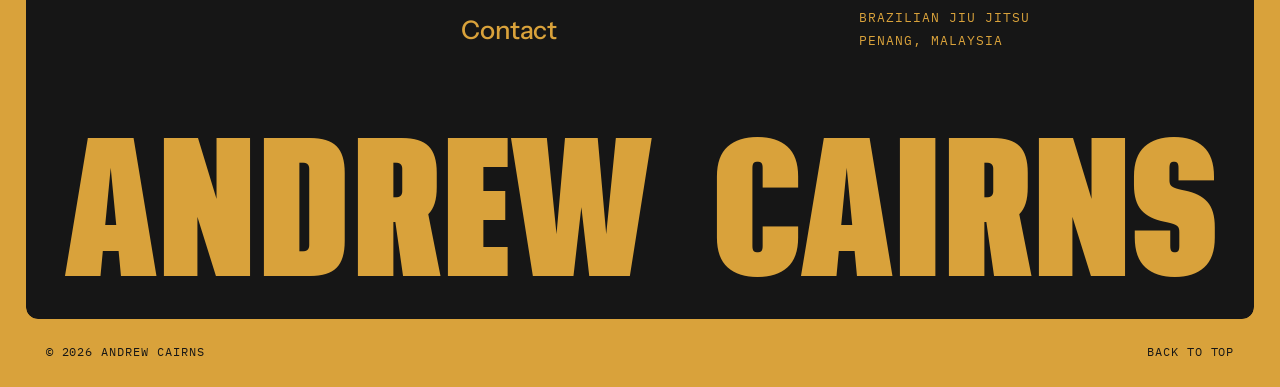
==== commit 5fb00d5e: "Update index.html" ====
--- a/work/ACJJ/index.html
+++ b/work/ACJJ/index.html
@@ -88,9 +88,10 @@
 #top [data-draw]{transform:none!important;transition:none!important}
 }
 #top .rf-sr{position:absolute;width:1px;height:1px;overflow:hidden;clip-path:inset(50%);white-space:nowrap}
-#top .mq-track{animation:mq-run 50s linear infinite}
-#top .mq-rev .mq-track{animation-duration:40s;animation-direction:reverse}
-#top .mq-band:hover .mq-track{animation-play-state:paused}
+#top .mq-track{animation:mq-run 200s linear infinite}
+#top .mq-rev .mq-track{animation-duration:160s;animation-direction:reverse}
+@media (max-width:1100px){#top .mq-track{animation-duration:130s}#top .mq-rev .mq-track{animation-duration:104s}}
+@media (max-width:720px){#top .mq-track{animation-duration:100s}#top .mq-rev .mq-track{animation-duration:80s}}
 @keyframes mq-run{to{transform:translateX(-50%)}}
 @media (prefers-reduced-motion:reduce){#top .mq-track{animation:none!important}}
 </style>
